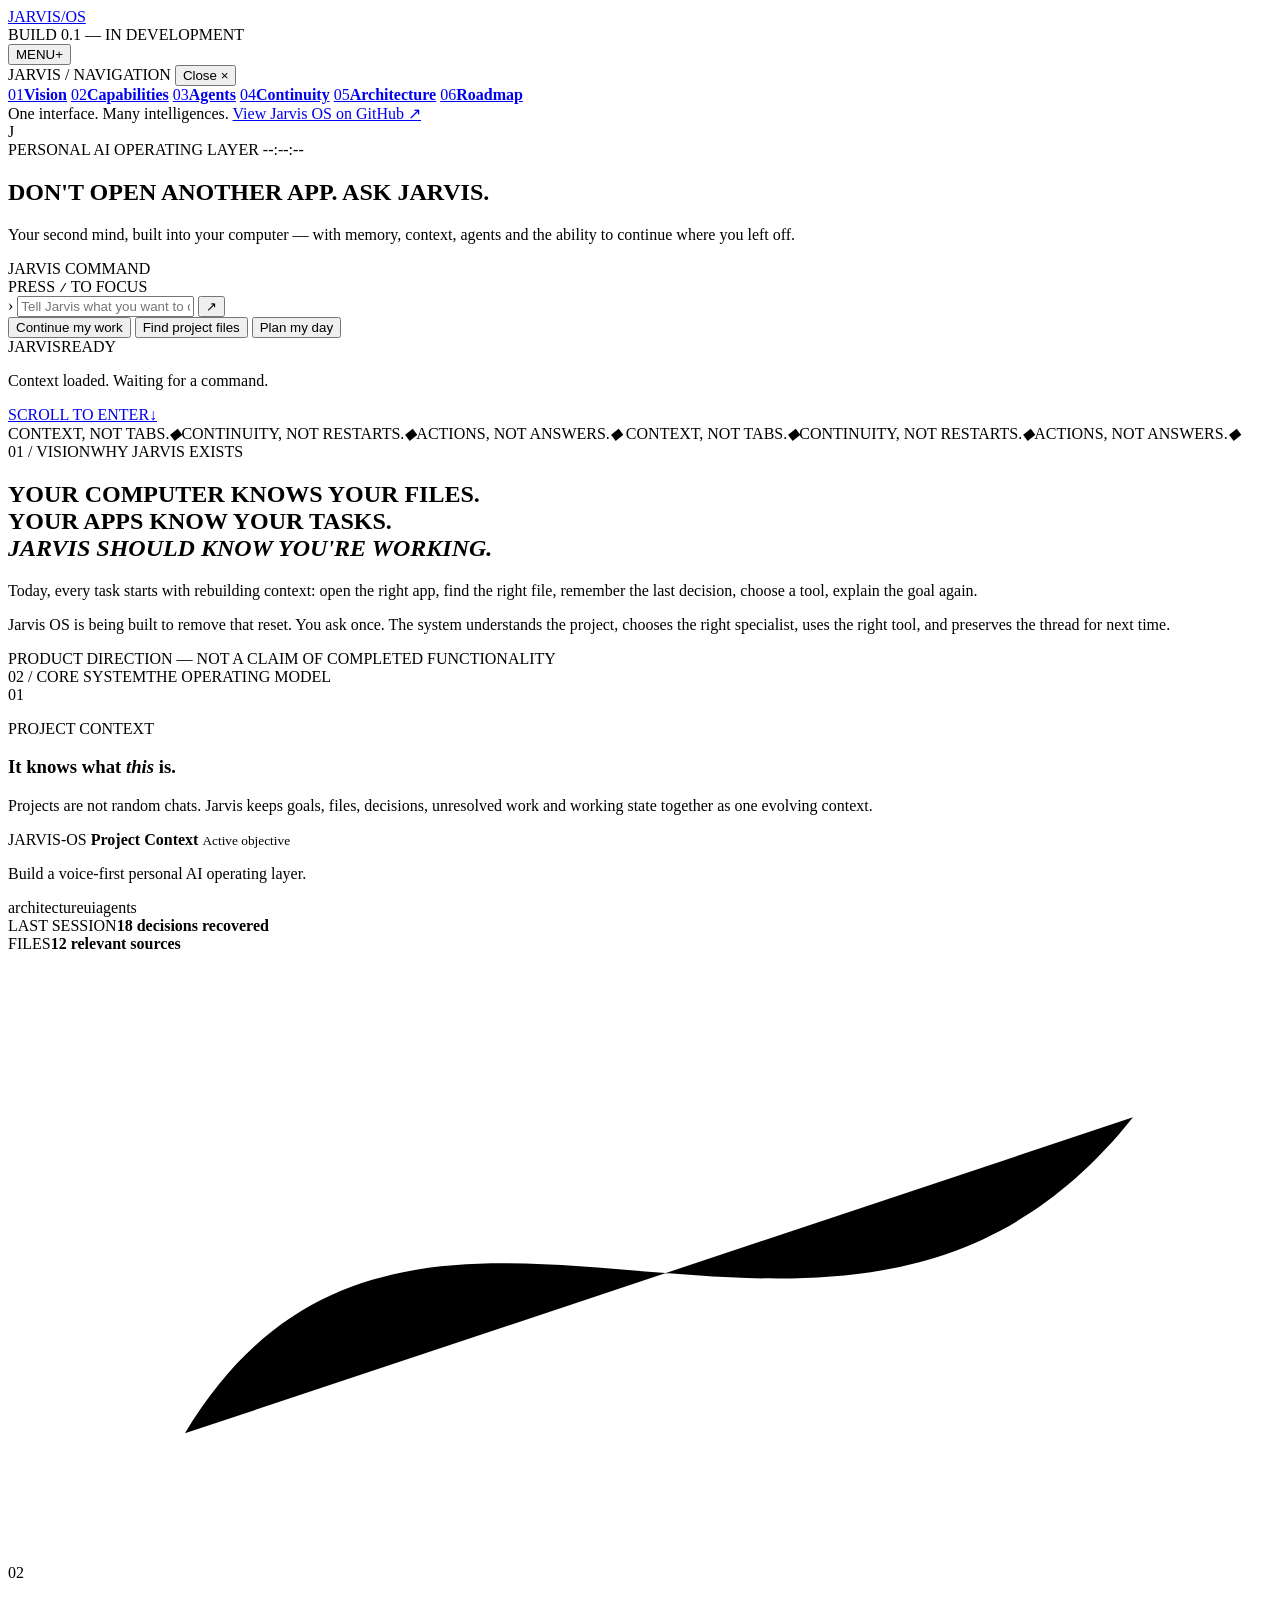
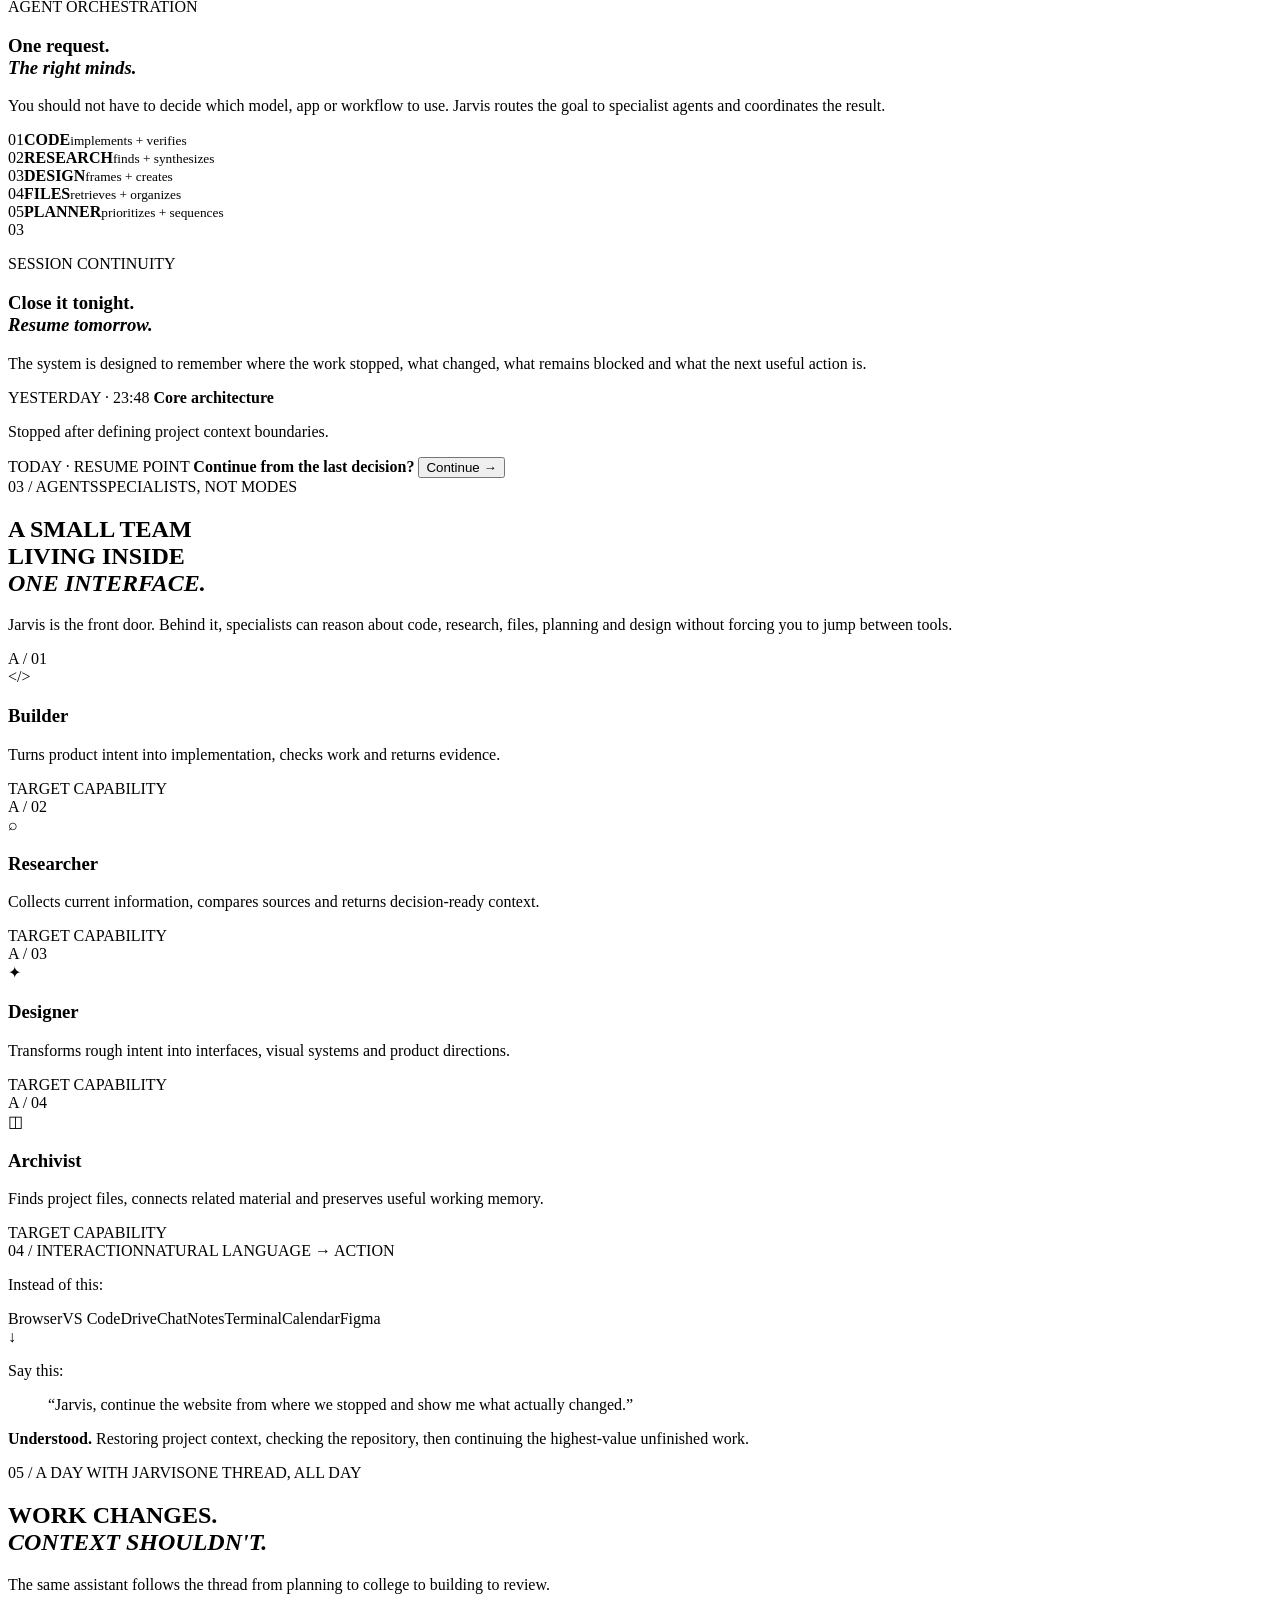
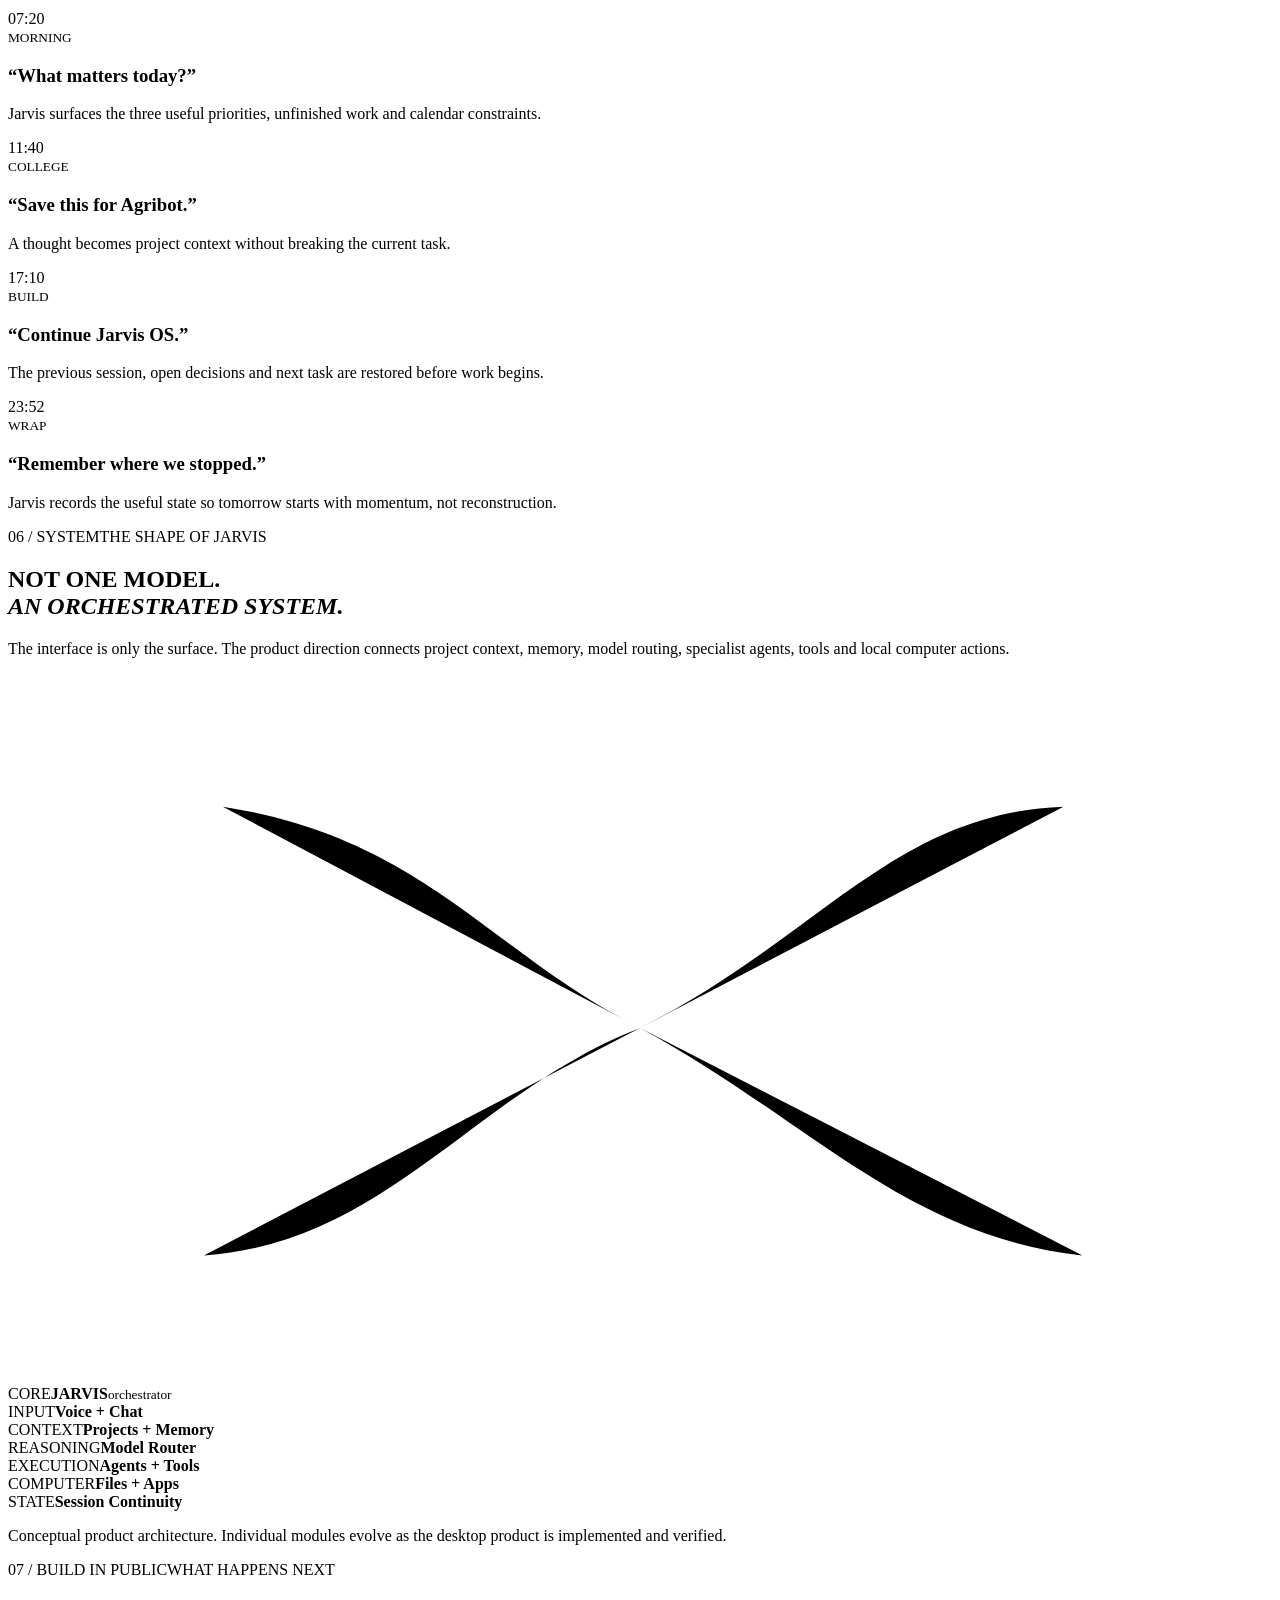
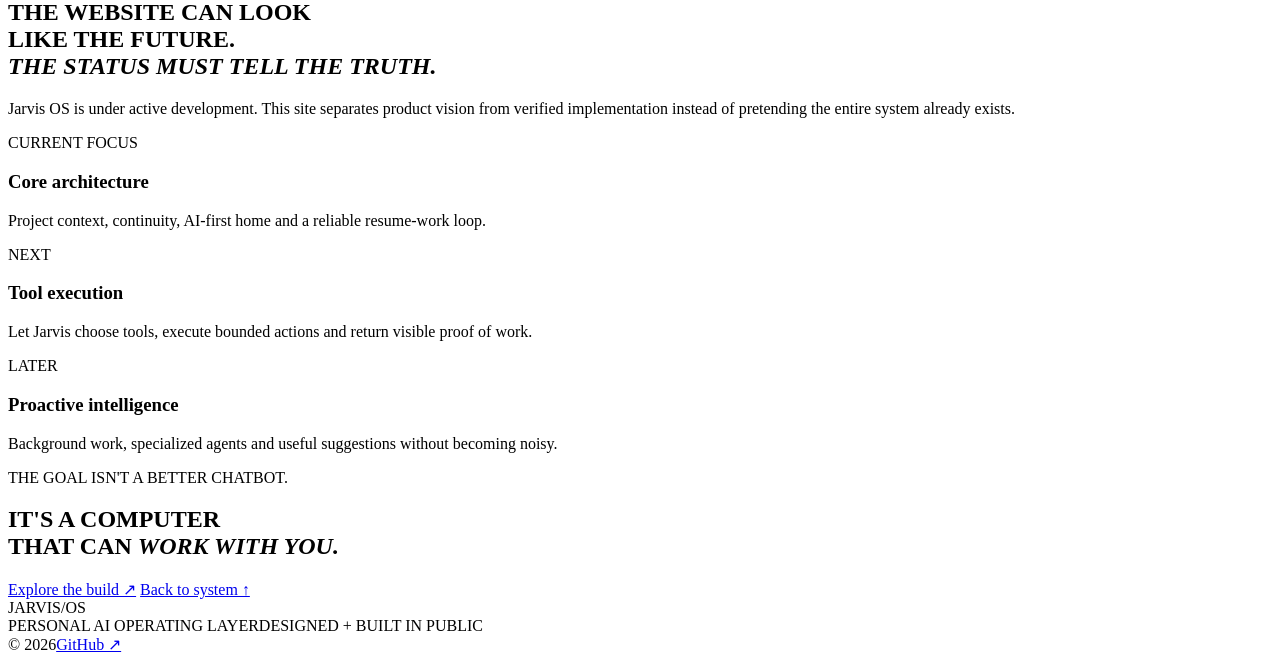
==== index.html @ fb0be1c0 "feat: add cinematic Jarvis OS landing experience" ====
<!doctype html>
<html lang="en">
<head>
  <meta charset="utf-8" />
  <meta name="viewport" content="width=device-width, initial-scale=1" />
  <meta name="theme-color" content="#08090a" />
  <meta name="description" content="Jarvis OS — a personal AI operating layer built around context, continuity, agents, voice, files and tools." />
  <title>Jarvis OS — Your second mind, inside your computer.</title>
  <link rel="preconnect" href="https://fonts.googleapis.com" />
  <link rel="preconnect" href="https://fonts.gstatic.com" crossorigin />
  <link href="https://fonts.googleapis.com/css2?family=DM+Mono:wght@300;400;500&family=Inter:wght@400;500;600&display=swap" rel="stylesheet" />
  <link rel="stylesheet" href="styles.css" />
</head>
<body>
  <div class="noise" aria-hidden="true"></div>
  <div class="scroll-progress" aria-hidden="true"><span></span></div>
  <div class="cursor-dot" aria-hidden="true"></div>
  <div class="cursor-ring" aria-hidden="true"></div>

  <header class="site-header" data-header>
    <a class="brand" href="#top" aria-label="Jarvis OS home">
      <span class="brand-mark" aria-hidden="true"><i></i><i></i><i></i></span>
      <span>JARVIS<span class="muted">/OS</span></span>
    </a>
    <div class="header-center">
      <span class="status-dot"></span>
      <span>BUILD 0.1 — IN DEVELOPMENT</span>
    </div>
    <button class="menu-button magnetic" type="button" data-menu-open aria-expanded="false" aria-controls="menuOverlay">
      <span>MENU</span><span class="menu-plus">+</span>
    </button>
  </header>

  <aside class="menu-overlay" id="menuOverlay" aria-hidden="true">
    <div class="menu-top">
      <span>JARVIS / NAVIGATION</span>
      <button class="menu-close magnetic" type="button" data-menu-close>Close ×</button>
    </div>
    <nav class="menu-nav" aria-label="Primary navigation">
      <a href="#vision" data-menu-link><span>01</span><strong>Vision</strong></a>
      <a href="#capabilities" data-menu-link><span>02</span><strong>Capabilities</strong></a>
      <a href="#agents" data-menu-link><span>03</span><strong>Agents</strong></a>
      <a href="#continuity" data-menu-link><span>04</span><strong>Continuity</strong></a>
      <a href="#architecture" data-menu-link><span>05</span><strong>Architecture</strong></a>
      <a href="#roadmap" data-menu-link><span>06</span><strong>Roadmap</strong></a>
    </nav>
    <div class="menu-foot">
      <span>One interface. Many intelligences.</span>
      <a href="https://github.com/thetarunsahu/Jarvis-OS" target="_blank" rel="noreferrer">View Jarvis OS on GitHub ↗</a>
    </div>
  </aside>

  <main id="top">
    <section class="hero section-shell">
      <div class="hero-orbit" aria-hidden="true">
        <div class="orbit orbit-a"><span></span></div>
        <div class="orbit orbit-b"><span></span></div>
        <div class="orbit orbit-c"><span></span></div>
        <div class="core"><span>J</span></div>
      </div>

      <div class="eyebrow reveal">
        <span>PERSONAL AI OPERATING LAYER</span>
        <span class="hero-time" data-clock>--:--:--</span>
      </div>

      <div class="hero-copy reveal">
        <h1>
          <span>DON'T OPEN</span>
          <span class="outline">ANOTHER APP.</span>
          <span class="hero-accent">ASK JARVIS.</span>
        </h1>
        <p>Your second mind, built into your computer — with memory, context, agents and the ability to continue where you left off.</p>
      </div>

      <div class="hero-console reveal" data-console>
        <div class="console-head">
          <div><span class="status-dot"></span> JARVIS COMMAND</div>
          <div class="console-shortcut">PRESS <kbd>/</kbd> TO FOCUS</div>
        </div>
        <form class="command-form" data-command-form>
          <span class="prompt">›</span>
          <input data-command-input autocomplete="off" spellcheck="false" aria-label="Try a Jarvis command" placeholder="Tell Jarvis what you want to continue..." />
          <button type="submit" class="command-submit magnetic" aria-label="Run command">↗</button>
        </form>
        <div class="quick-commands" aria-label="Example commands">
          <button type="button" data-command="Continue my Jarvis OS work">Continue my work</button>
          <button type="button" data-command="Find my weed removal robot files">Find project files</button>
          <button type="button" data-command="Plan my day around college and coding">Plan my day</button>
        </div>
        <div class="console-response" data-console-response aria-live="polite">
          <div class="response-meta"><span>JARVIS</span><span data-response-state>READY</span></div>
          <p data-response-text>Context loaded. Waiting for a command.</p>
          <div class="response-actions" data-response-actions></div>
        </div>
      </div>

      <a class="scroll-cue" href="#vision"><span>SCROLL TO ENTER</span><i>↓</i></a>
    </section>

    <section class="marquee-section" aria-label="Jarvis principles">
      <div class="marquee-track">
        <span>CONTEXT, NOT TABS.</span><i>◆</i><span>CONTINUITY, NOT RESTARTS.</span><i>◆</i><span>ACTIONS, NOT ANSWERS.</span><i>◆</i>
        <span>CONTEXT, NOT TABS.</span><i>◆</i><span>CONTINUITY, NOT RESTARTS.</span><i>◆</i><span>ACTIONS, NOT ANSWERS.</span><i>◆</i>
      </div>
    </section>

    <section class="vision section-shell" id="vision">
      <div class="section-label reveal"><span>01 / VISION</span><span>WHY JARVIS EXISTS</span></div>
      <div class="vision-grid">
        <h2 class="display-copy reveal">YOUR COMPUTER KNOWS YOUR FILES.<br />YOUR APPS KNOW YOUR TASKS.<br /><em>JARVIS SHOULD KNOW YOU'RE WORKING.</em></h2>
        <div class="vision-note reveal">
          <p>Today, every task starts with rebuilding context: open the right app, find the right file, remember the last decision, choose a tool, explain the goal again.</p>
          <p>Jarvis OS is being built to remove that reset. You ask once. The system understands the project, chooses the right specialist, uses the right tool, and preserves the thread for next time.</p>
          <span class="micro">PRODUCT DIRECTION — NOT A CLAIM OF COMPLETED FUNCTIONALITY</span>
        </div>
      </div>
    </section>

    <section class="capabilities section-shell" id="capabilities">
      <div class="section-label reveal"><span>02 / CORE SYSTEM</span><span>THE OPERATING MODEL</span></div>

      <article class="capability feature-context reveal">
        <div class="capability-index">01</div>
        <div class="capability-copy">
          <p class="kicker">PROJECT CONTEXT</p>
          <h3>It knows what <em>this</em> is.</h3>
          <p>Projects are not random chats. Jarvis keeps goals, files, decisions, unresolved work and working state together as one evolving context.</p>
        </div>
        <div class="context-visual" aria-label="Project context illustration">
          <div class="context-window main-window">
            <span class="window-label">JARVIS-OS</span>
            <strong>Project Context</strong>
            <small>Active objective</small>
            <p>Build a voice-first personal AI operating layer.</p>
            <div class="context-tags"><span>architecture</span><span>ui</span><span>agents</span></div>
          </div>
          <div class="context-window floating-window one"><span>LAST SESSION</span><b>18 decisions recovered</b></div>
          <div class="context-window floating-window two"><span>FILES</span><b>12 relevant sources</b></div>
          <svg viewBox="0 0 500 240" preserveAspectRatio="none" aria-hidden="true"><path d="M70 190 C160 40, 330 210, 445 65" /></svg>
        </div>
      </article>

      <article class="capability feature-agents reveal">
        <div class="capability-index">02</div>
        <div class="capability-copy">
          <p class="kicker">AGENT ORCHESTRATION</p>
          <h3>One request.<br /><em>The right minds.</em></h3>
          <p>You should not have to decide which model, app or workflow to use. Jarvis routes the goal to specialist agents and coordinates the result.</p>
        </div>
        <div class="agent-stack" aria-label="Example Jarvis agents">
          <div><span>01</span><strong>CODE</strong><small>implements + verifies</small></div>
          <div><span>02</span><strong>RESEARCH</strong><small>finds + synthesizes</small></div>
          <div><span>03</span><strong>DESIGN</strong><small>frames + creates</small></div>
          <div><span>04</span><strong>FILES</strong><small>retrieves + organizes</small></div>
          <div><span>05</span><strong>PLANNER</strong><small>prioritizes + sequences</small></div>
        </div>
      </article>

      <article class="capability feature-continuity reveal" id="continuity">
        <div class="capability-index">03</div>
        <div class="capability-copy">
          <p class="kicker">SESSION CONTINUITY</p>
          <h3>Close it tonight.<br /><em>Resume tomorrow.</em></h3>
          <p>The system is designed to remember where the work stopped, what changed, what remains blocked and what the next useful action is.</p>
        </div>
        <div class="continuity-visual">
          <div class="continuity-line"><span class="active"></span><span></span><span></span><span></span></div>
          <div class="session-card past">
            <span>YESTERDAY · 23:48</span>
            <strong>Core architecture</strong>
            <p>Stopped after defining project context boundaries.</p>
          </div>
          <div class="session-card now">
            <span>TODAY · RESUME POINT</span>
            <strong>Continue from the last decision?</strong>
            <button type="button" class="fake-button">Continue →</button>
          </div>
        </div>
      </article>
    </section>

    <section class="agents section-shell" id="agents">
      <div class="section-label reveal"><span>03 / AGENTS</span><span>SPECIALISTS, NOT MODES</span></div>
      <div class="agents-intro reveal">
        <h2>A SMALL TEAM<br />LIVING INSIDE<br /><em>ONE INTERFACE.</em></h2>
        <p>Jarvis is the front door. Behind it, specialists can reason about code, research, files, planning and design without forcing you to jump between tools.</p>
      </div>
      <div class="agent-grid">
        <article class="agent-card reveal"><span class="agent-no">A / 01</span><div class="agent-symbol">&lt;/&gt;</div><h3>Builder</h3><p>Turns product intent into implementation, checks work and returns evidence.</p><span class="agent-status">TARGET CAPABILITY</span></article>
        <article class="agent-card reveal"><span class="agent-no">A / 02</span><div class="agent-symbol">⌕</div><h3>Researcher</h3><p>Collects current information, compares sources and returns decision-ready context.</p><span class="agent-status">TARGET CAPABILITY</span></article>
        <article class="agent-card reveal"><span class="agent-no">A / 03</span><div class="agent-symbol">✦</div><h3>Designer</h3><p>Transforms rough intent into interfaces, visual systems and product directions.</p><span class="agent-status">TARGET CAPABILITY</span></article>
        <article class="agent-card reveal"><span class="agent-no">A / 04</span><div class="agent-symbol">◫</div><h3>Archivist</h3><p>Finds project files, connects related material and preserves useful working memory.</p><span class="agent-status">TARGET CAPABILITY</span></article>
      </div>
    </section>

    <section class="command-story section-shell">
      <div class="section-label reveal"><span>04 / INTERACTION</span><span>NATURAL LANGUAGE → ACTION</span></div>
      <div class="command-stage reveal">
        <p class="command-pre">Instead of this:</p>
        <div class="app-chaos" aria-label="Traditional app switching">
          <span>Browser</span><span>VS Code</span><span>Drive</span><span>Chat</span><span>Notes</span><span>Terminal</span><span>Calendar</span><span>Figma</span>
        </div>
        <div class="story-arrow">↓</div>
        <p class="command-pre">Say this:</p>
        <blockquote>“Jarvis, continue the website from where we stopped and show me what actually changed.”</blockquote>
        <div class="system-reply">
          <span class="status-dot"></span>
          <p><b>Understood.</b> Restoring project context, checking the repository, then continuing the highest-value unfinished work.</p>
        </div>
      </div>
    </section>

    <section class="day-section section-shell">
      <div class="section-label reveal"><span>05 / A DAY WITH JARVIS</span><span>ONE THREAD, ALL DAY</span></div>
      <div class="day-grid">
        <div class="day-sticky reveal"><h2>WORK CHANGES.<br /><em>CONTEXT SHOULDN'T.</em></h2><p>The same assistant follows the thread from planning to college to building to review.</p></div>
        <div class="day-timeline">
          <article class="day-event reveal"><time>07:20</time><span class="timeline-dot"></span><div><small>MORNING</small><h3>“What matters today?”</h3><p>Jarvis surfaces the three useful priorities, unfinished work and calendar constraints.</p></div></article>
          <article class="day-event reveal"><time>11:40</time><span class="timeline-dot"></span><div><small>COLLEGE</small><h3>“Save this for Agribot.”</h3><p>A thought becomes project context without breaking the current task.</p></div></article>
          <article class="day-event reveal"><time>17:10</time><span class="timeline-dot"></span><div><small>BUILD</small><h3>“Continue Jarvis OS.”</h3><p>The previous session, open decisions and next task are restored before work begins.</p></div></article>
          <article class="day-event reveal"><time>23:52</time><span class="timeline-dot"></span><div><small>WRAP</small><h3>“Remember where we stopped.”</h3><p>Jarvis records the useful state so tomorrow starts with momentum, not reconstruction.</p></div></article>
        </div>
      </div>
    </section>

    <section class="architecture section-shell" id="architecture">
      <div class="section-label reveal"><span>06 / SYSTEM</span><span>THE SHAPE OF JARVIS</span></div>
      <div class="architecture-intro reveal">
        <h2>NOT ONE MODEL.<br /><em>AN ORCHESTRATED SYSTEM.</em></h2>
        <p>The interface is only the surface. The product direction connects project context, memory, model routing, specialist agents, tools and local computer actions.</p>
      </div>
      <div class="architecture-map reveal" aria-label="Conceptual Jarvis architecture">
        <svg class="architecture-lines" viewBox="0 0 1000 560" preserveAspectRatio="none" aria-hidden="true">
          <path d="M500 280 C380 220, 330 130, 170 105" />
          <path d="M500 280 C640 210, 700 110, 835 105" />
          <path d="M500 280 C370 330, 300 450, 155 460" />
          <path d="M500 280 C630 350, 710 445, 850 460" />
          <path d="M500 280 C500 190, 500 115, 500 54" />
          <path d="M500 280 C500 370, 500 440, 500 510" />
        </svg>
        <div class="arch-node core-node"><span>CORE</span><strong>JARVIS</strong><small>orchestrator</small></div>
        <div class="arch-node n1"><span>INPUT</span><strong>Voice + Chat</strong></div>
        <div class="arch-node n2"><span>CONTEXT</span><strong>Projects + Memory</strong></div>
        <div class="arch-node n3"><span>REASONING</span><strong>Model Router</strong></div>
        <div class="arch-node n4"><span>EXECUTION</span><strong>Agents + Tools</strong></div>
        <div class="arch-node n5"><span>COMPUTER</span><strong>Files + Apps</strong></div>
        <div class="arch-node n6"><span>STATE</span><strong>Session Continuity</strong></div>
      </div>
      <p class="architecture-note reveal">Conceptual product architecture. Individual modules evolve as the desktop product is implemented and verified.</p>
    </section>

    <section class="roadmap section-shell" id="roadmap">
      <div class="section-label reveal"><span>07 / BUILD IN PUBLIC</span><span>WHAT HAPPENS NEXT</span></div>
      <div class="roadmap-head reveal">
        <h2>THE WEBSITE CAN LOOK<br />LIKE THE FUTURE.<br /><em>THE STATUS MUST TELL THE TRUTH.</em></h2>
        <p>Jarvis OS is under active development. This site separates product vision from verified implementation instead of pretending the entire system already exists.</p>
      </div>
      <div class="roadmap-grid">
        <article class="roadmap-card reveal"><span class="roadmap-tag active">CURRENT FOCUS</span><h3>Core architecture</h3><p>Project context, continuity, AI-first home and a reliable resume-work loop.</p></article>
        <article class="roadmap-card reveal"><span class="roadmap-tag">NEXT</span><h3>Tool execution</h3><p>Let Jarvis choose tools, execute bounded actions and return visible proof of work.</p></article>
        <article class="roadmap-card reveal"><span class="roadmap-tag">LATER</span><h3>Proactive intelligence</h3><p>Background work, specialized agents and useful suggestions without becoming noisy.</p></article>
      </div>
    </section>

    <section class="final-cta section-shell">
      <div class="cta-glow" aria-hidden="true"></div>
      <p class="reveal">THE GOAL ISN'T A BETTER CHATBOT.</p>
      <h2 class="reveal">IT'S A COMPUTER<br />THAT CAN <em>WORK WITH YOU.</em></h2>
      <div class="cta-actions reveal">
        <a class="primary-cta magnetic" href="https://github.com/thetarunsahu/Jarvis-OS" target="_blank" rel="noreferrer">Explore the build ↗</a>
        <a class="text-cta" href="#top">Back to system ↑</a>
      </div>
    </section>
  </main>

  <footer class="site-footer section-shell">
    <div class="footer-brand">JARVIS<span>/OS</span></div>
    <div class="footer-meta"><span>PERSONAL AI OPERATING LAYER</span><span>DESIGNED + BUILT IN PUBLIC</span></div>
    <div class="footer-end"><span>© 2026</span><a href="https://github.com/thetarunsahu" target="_blank" rel="noreferrer">GitHub ↗</a></div>
  </footer>

  <script src="script.js"></script>
</body>
</html>
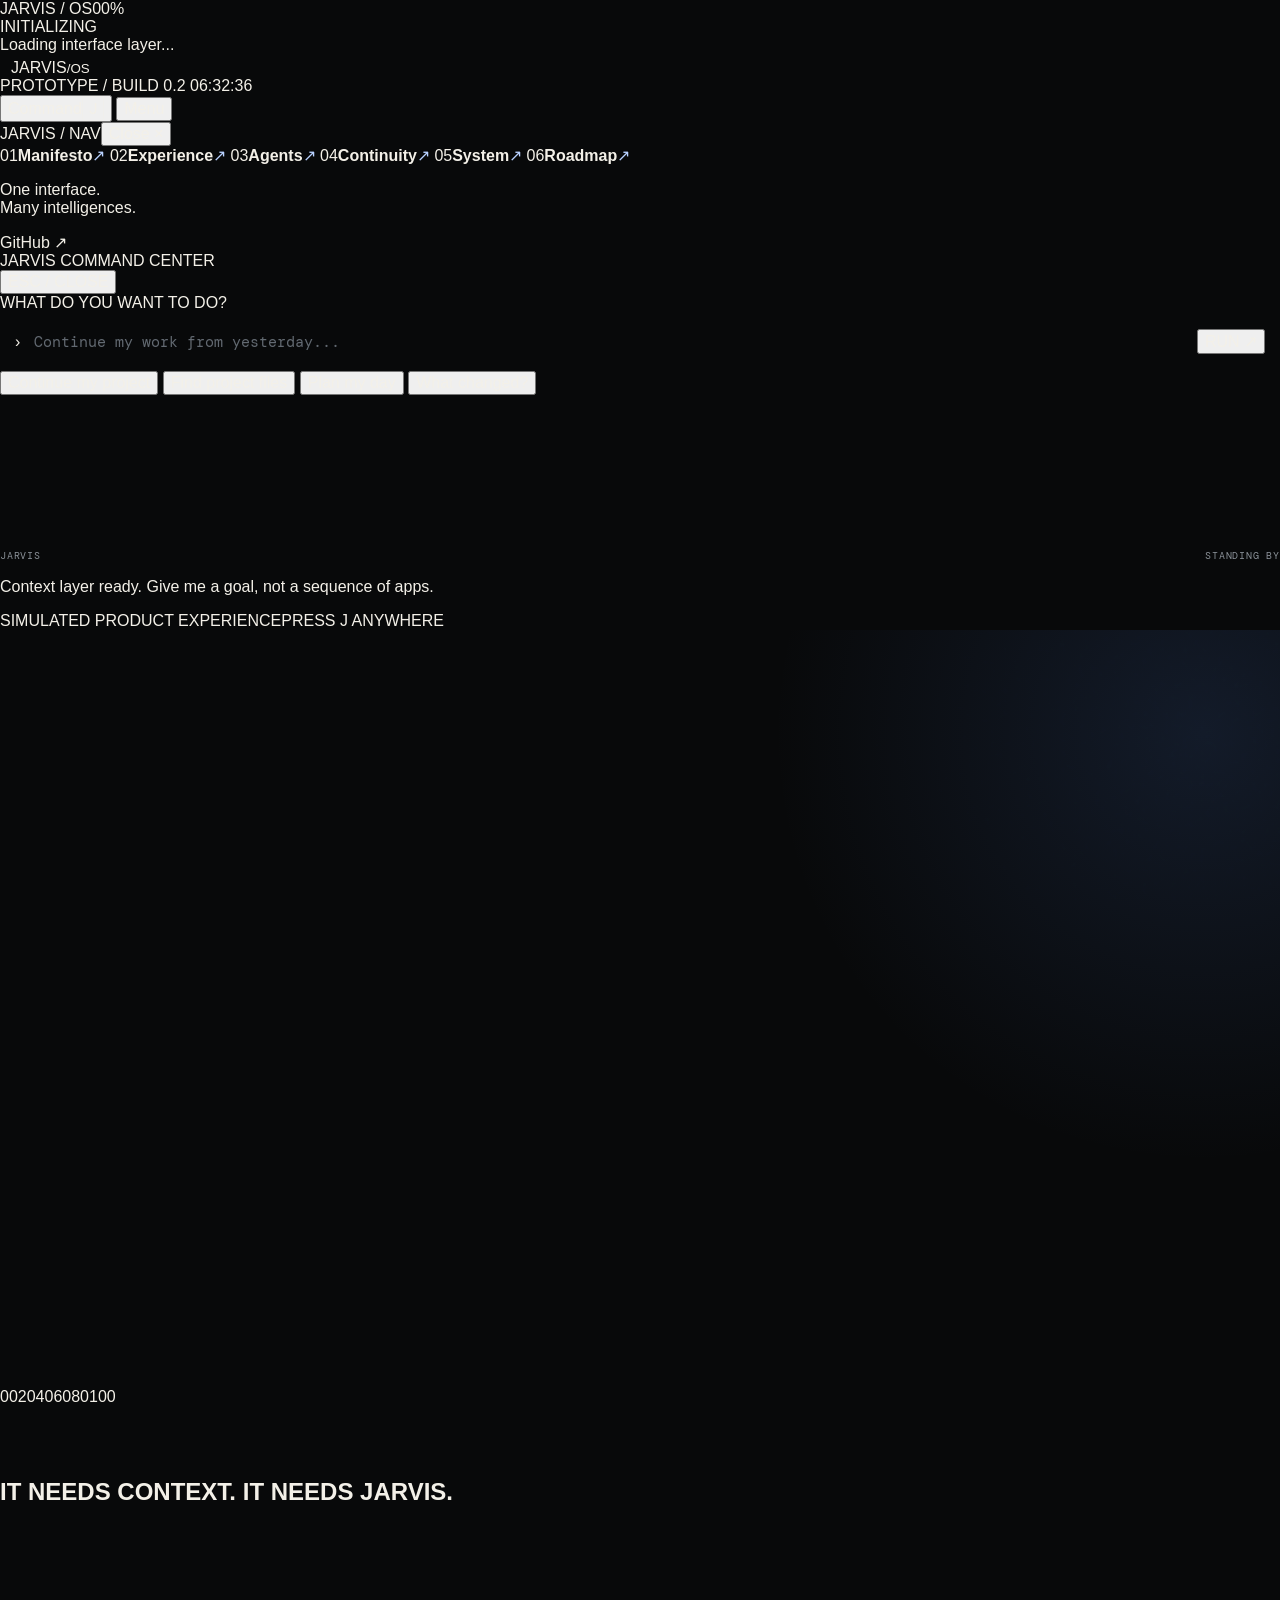
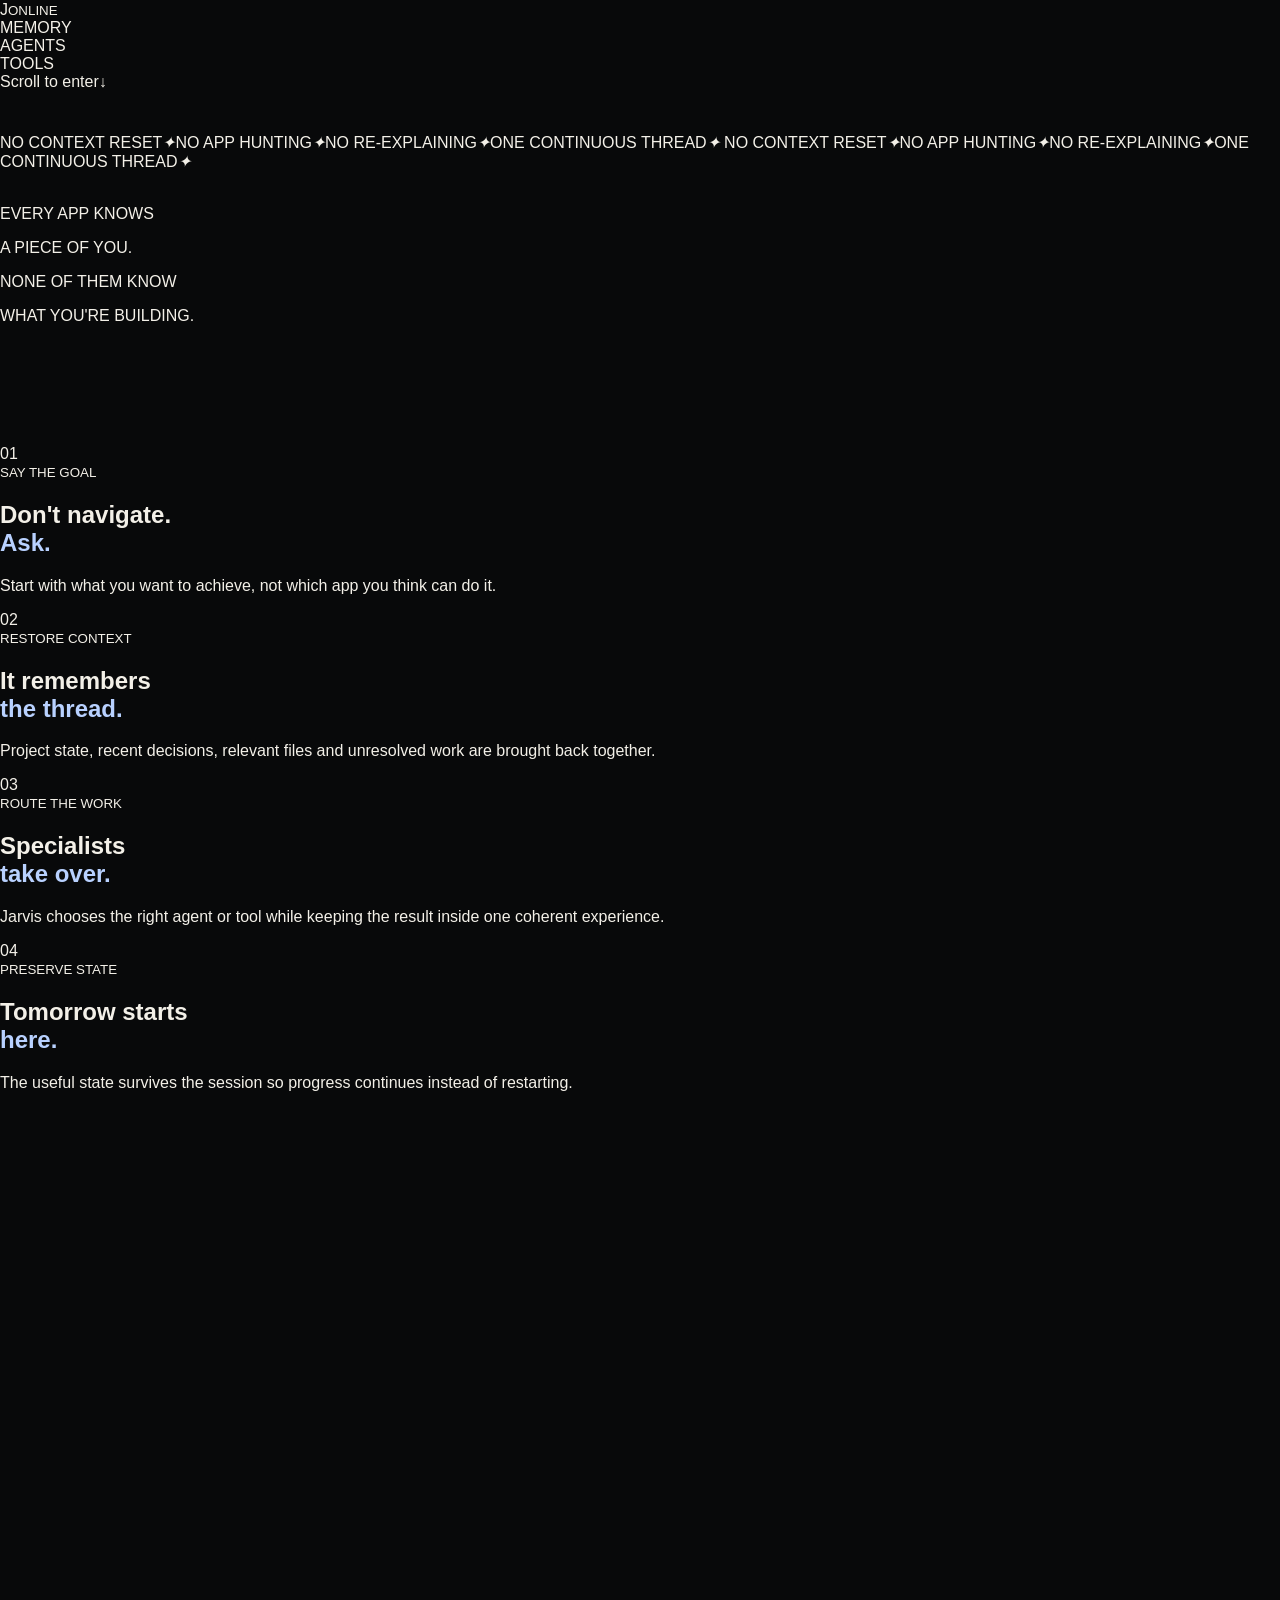
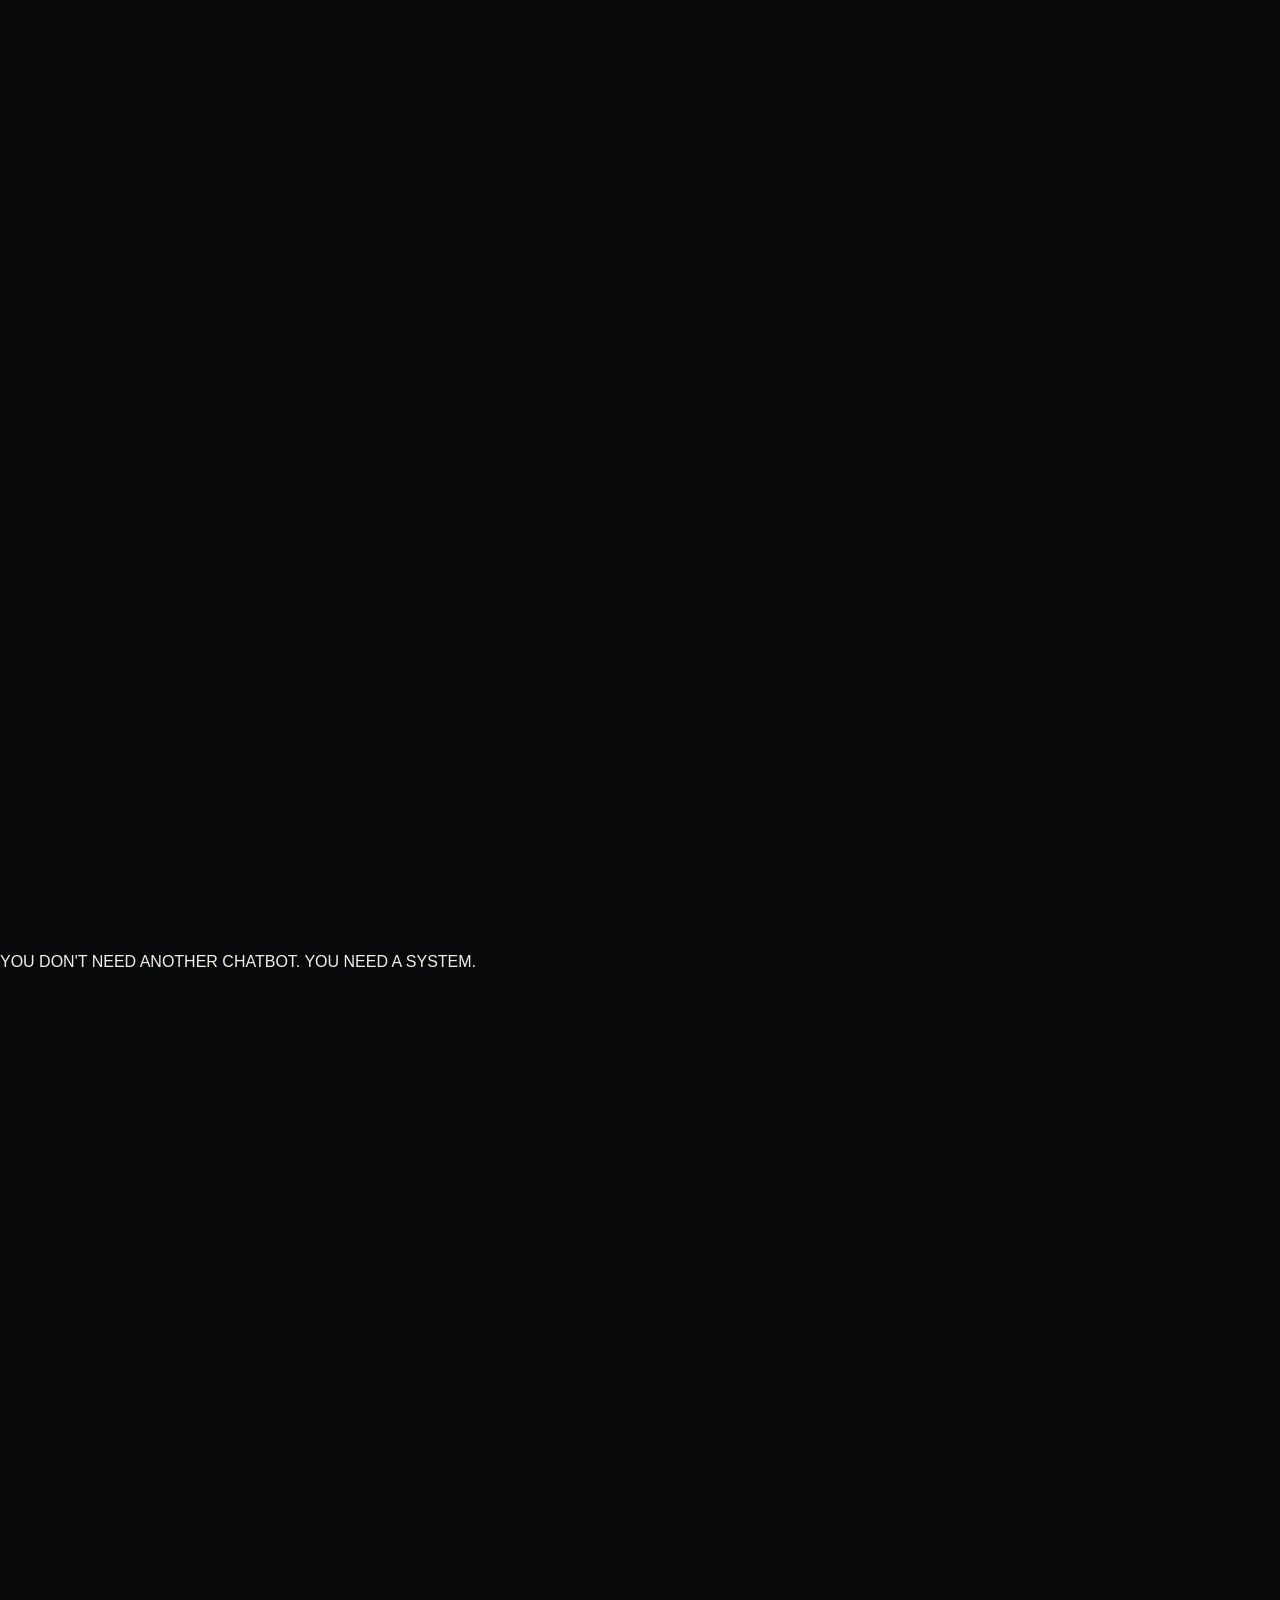
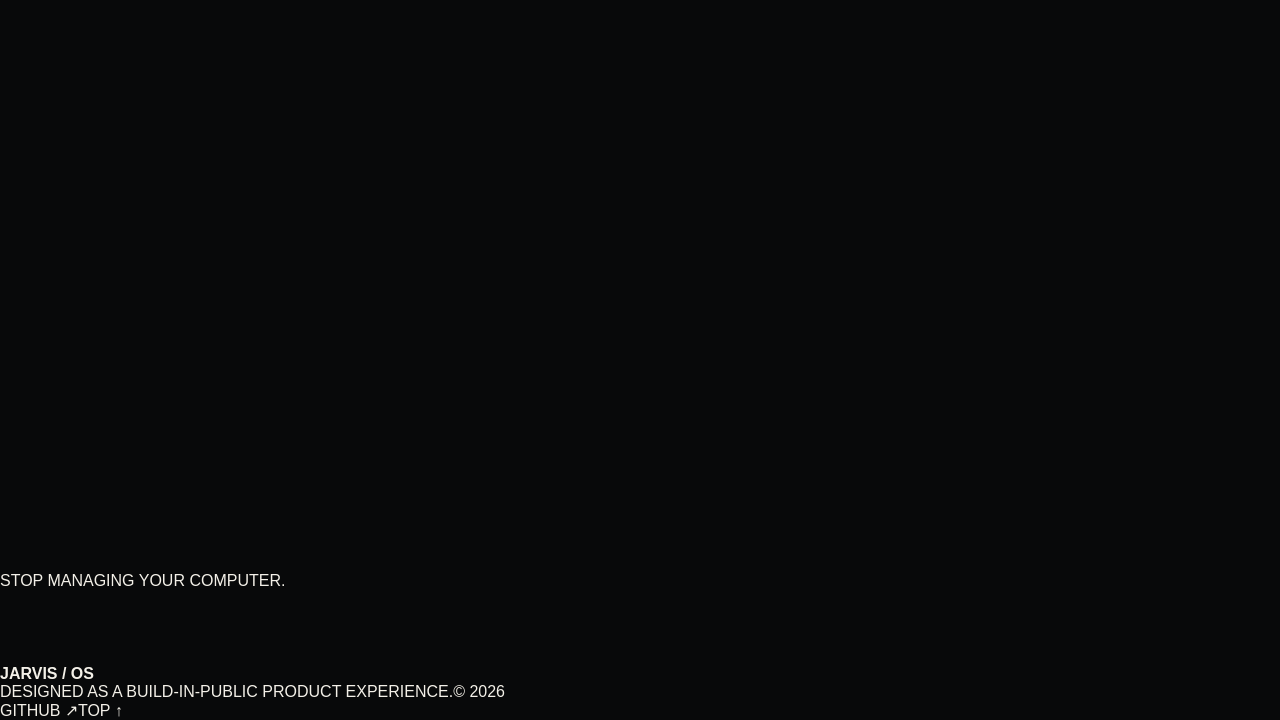
==== commit b32f356b: "feat: rebuild landing page as cinematic Jarvis OS experience" ====
--- a/index.html
+++ b/index.html
@@ -3,283 +3,354 @@
 <head>
   <meta charset="utf-8" />
   <meta name="viewport" content="width=device-width, initial-scale=1" />
-  <meta name="theme-color" content="#08090a" />
-  <meta name="description" content="Jarvis OS — a personal AI operating layer built around context, continuity, agents, voice, files and tools." />
-  <title>Jarvis OS — Your second mind, inside your computer.</title>
+  <meta name="theme-color" content="#050607" />
+  <meta name="description" content="Jarvis OS — a personal AI operating layer for context, continuity, agents, voice, files and tools." />
+  <title>Jarvis OS — Intelligence that lives with you.</title>
   <link rel="preconnect" href="https://fonts.googleapis.com" />
   <link rel="preconnect" href="https://fonts.gstatic.com" crossorigin />
-  <link href="https://fonts.googleapis.com/css2?family=DM+Mono:wght@300;400;500&family=Inter:wght@400;500;600&display=swap" rel="stylesheet" />
+  <link href="https://fonts.googleapis.com/css2?family=DM+Mono:wght@300;400;500&family=Manrope:wght@400;500;600;700&display=swap" rel="stylesheet" />
   <link rel="stylesheet" href="styles.css" />
 </head>
 <body>
+  <div class="boot" data-boot aria-hidden="true">
+    <div class="boot-grid"></div>
+    <div class="boot-inner">
+      <div class="boot-top"><span>JARVIS / OS</span><span data-boot-percent>00%</span></div>
+      <div class="boot-word">INITIALIZING</div>
+      <div class="boot-track"><span data-boot-track></span></div>
+      <div class="boot-log" data-boot-log>Loading interface layer...</div>
+    </div>
+  </div>
+
+  <div class="ambient" aria-hidden="true">
+    <div class="ambient-grid"></div>
+    <div class="ambient-glow glow-a"></div>
+    <div class="ambient-glow glow-b"></div>
+    <div class="scanline"></div>
+  </div>
+
   <div class="noise" aria-hidden="true"></div>
-  <div class="scroll-progress" aria-hidden="true"><span></span></div>
-  <div class="cursor-dot" aria-hidden="true"></div>
-  <div class="cursor-ring" aria-hidden="true"></div>
-
-  <header class="site-header" data-header>
-    <a class="brand" href="#top" aria-label="Jarvis OS home">
-      <span class="brand-mark" aria-hidden="true"><i></i><i></i><i></i></span>
-      <span>JARVIS<span class="muted">/OS</span></span>
+  <div class="progress"><span data-progress></span></div>
+  <div class="cursor" data-cursor><span></span><em data-cursor-label></em></div>
+
+  <header class="topbar" data-header>
+    <a class="brand magnetic" href="#top" data-magnetic>
+      <span class="brand-orb"><i></i><i></i><i></i></span>
+      <span class="brand-text">JARVIS<small>/OS</small></span>
     </a>
-    <div class="header-center">
-      <span class="status-dot"></span>
-      <span>BUILD 0.1 — IN DEVELOPMENT</span>
-    </div>
-    <button class="menu-button magnetic" type="button" data-menu-open aria-expanded="false" aria-controls="menuOverlay">
-      <span>MENU</span><span class="menu-plus">+</span>
-    </button>
+
+    <div class="system-state">
+      <span class="live-dot"></span>
+      <span>PROTOTYPE / BUILD 0.2</span>
+      <span class="system-clock" data-clock>--:--:--</span>
+    </div>
+
+    <div class="top-actions">
+      <button class="command-trigger magnetic" type="button" data-command-open data-magnetic>
+        <span>Command</span><kbd>J</kbd>
+      </button>
+      <button class="menu-trigger magnetic" type="button" data-menu-open data-magnetic aria-expanded="false">
+        <span>Menu</span><i></i>
+      </button>
+    </div>
   </header>
 
-  <aside class="menu-overlay" id="menuOverlay" aria-hidden="true">
-    <div class="menu-top">
-      <span>JARVIS / NAVIGATION</span>
-      <button class="menu-close magnetic" type="button" data-menu-close>Close ×</button>
-    </div>
-    <nav class="menu-nav" aria-label="Primary navigation">
-      <a href="#vision" data-menu-link><span>01</span><strong>Vision</strong></a>
-      <a href="#capabilities" data-menu-link><span>02</span><strong>Capabilities</strong></a>
-      <a href="#agents" data-menu-link><span>03</span><strong>Agents</strong></a>
-      <a href="#continuity" data-menu-link><span>04</span><strong>Continuity</strong></a>
-      <a href="#architecture" data-menu-link><span>05</span><strong>Architecture</strong></a>
-      <a href="#roadmap" data-menu-link><span>06</span><strong>Roadmap</strong></a>
-    </nav>
-    <div class="menu-foot">
-      <span>One interface. Many intelligences.</span>
-      <a href="https://github.com/thetarunsahu/Jarvis-OS" target="_blank" rel="noreferrer">View Jarvis OS on GitHub ↗</a>
+  <aside class="nav-drawer" data-menu aria-hidden="true">
+    <div class="drawer-backdrop" data-menu-close></div>
+    <div class="drawer-panel">
+      <div class="drawer-head"><span>JARVIS / NAV</span><button type="button" data-menu-close>Close ×</button></div>
+      <nav>
+        <a href="#manifesto" data-menu-link><span>01</span><strong>Manifesto</strong><em>↗</em></a>
+        <a href="#experience" data-menu-link><span>02</span><strong>Experience</strong><em>↗</em></a>
+        <a href="#agents" data-menu-link><span>03</span><strong>Agents</strong><em>↗</em></a>
+        <a href="#memory" data-menu-link><span>04</span><strong>Continuity</strong><em>↗</em></a>
+        <a href="#system" data-menu-link><span>05</span><strong>System</strong><em>↗</em></a>
+        <a href="#roadmap" data-menu-link><span>06</span><strong>Roadmap</strong><em>↗</em></a>
+      </nav>
+      <div class="drawer-foot">
+        <p>One interface.<br />Many intelligences.</p>
+        <a href="https://github.com/thetarunsahu/Jarvis-OS" target="_blank" rel="noreferrer">GitHub ↗</a>
+      </div>
     </div>
   </aside>
 
+  <div class="command-center" data-command-center aria-hidden="true">
+    <div class="command-backdrop" data-command-close></div>
+    <div class="command-shell">
+      <div class="command-shell-head">
+        <div><span class="live-dot"></span> JARVIS COMMAND CENTER</div>
+        <button type="button" data-command-close>ESC / CLOSE</button>
+      </div>
+      <div class="command-dialogue">
+        <span class="command-label">WHAT DO YOU WANT TO DO?</span>
+        <form data-command-form class="command-form">
+          <span>›</span>
+          <input data-command-input autocomplete="off" spellcheck="false" placeholder="Continue my work from yesterday..." />
+          <button type="submit">RUN ↗</button>
+        </form>
+        <div class="command-suggestions">
+          <button type="button" data-command="Continue Jarvis OS from our last decision">Continue my project</button>
+          <button type="button" data-command="Find the files related to my robot project">Find project files</button>
+          <button type="button" data-command="Plan my day around college and development work">Plan my day</button>
+          <button type="button" data-command="Summarize what changed since my last session">What changed?</button>
+        </div>
+        <div class="jarvis-response" data-response>
+          <div class="response-visual"><canvas data-waveform></canvas></div>
+          <div class="response-copy">
+            <div class="response-meta"><span>JARVIS</span><span data-response-state>STANDING BY</span></div>
+            <p data-response-text>Context layer ready. Give me a goal, not a sequence of apps.</p>
+            <div class="response-steps" data-response-steps></div>
+          </div>
+        </div>
+      </div>
+      <div class="command-foot"><span>SIMULATED PRODUCT EXPERIENCE</span><span>PRESS J ANYWHERE</span></div>
+    </div>
+  </div>
+
   <main id="top">
-    <section class="hero section-shell">
-      <div class="hero-orbit" aria-hidden="true">
-        <div class="orbit orbit-a"><span></span></div>
-        <div class="orbit orbit-b"><span></span></div>
-        <div class="orbit orbit-c"><span></span></div>
-        <div class="core"><span>J</span></div>
-      </div>
-
-      <div class="eyebrow reveal">
+    <section class="hero section-pad">
+      <canvas class="neural-canvas" data-neural-canvas aria-hidden="true"></canvas>
+      <div class="hero-ruler ruler-top"><span>00</span><span>20</span><span>40</span><span>60</span><span>80</span><span>100</span></div>
+
+      <div class="hero-meta reveal">
         <span>PERSONAL AI OPERATING LAYER</span>
-        <span class="hero-time" data-clock>--:--:--</span>
-      </div>
-
-      <div class="hero-copy reveal">
+        <span>CONTEXT / MEMORY / AGENTS / TOOLS</span>
+      </div>
+
+      <div class="hero-title" data-hero-title>
+        <p class="hero-kicker reveal">YOUR COMPUTER HAS ENOUGH APPS.</p>
         <h1>
-          <span>DON'T OPEN</span>
-          <span class="outline">ANOTHER APP.</span>
-          <span class="hero-accent">ASK JARVIS.</span>
+          <span class="line line-a reveal-text">IT NEEDS</span>
+          <span class="line outline reveal-text">CONTEXT.</span>
+          <span class="line accent reveal-text">IT NEEDS JARVIS.</span>
         </h1>
-        <p>Your second mind, built into your computer — with memory, context, agents and the ability to continue where you left off.</p>
-      </div>
-
-      <div class="hero-console reveal" data-console>
-        <div class="console-head">
-          <div><span class="status-dot"></span> JARVIS COMMAND</div>
-          <div class="console-shortcut">PRESS <kbd>/</kbd> TO FOCUS</div>
-        </div>
-        <form class="command-form" data-command-form>
-          <span class="prompt">›</span>
-          <input data-command-input autocomplete="off" spellcheck="false" aria-label="Try a Jarvis command" placeholder="Tell Jarvis what you want to continue..." />
-          <button type="submit" class="command-submit magnetic" aria-label="Run command">↗</button>
-        </form>
-        <div class="quick-commands" aria-label="Example commands">
-          <button type="button" data-command="Continue my Jarvis OS work">Continue my work</button>
-          <button type="button" data-command="Find my weed removal robot files">Find project files</button>
-          <button type="button" data-command="Plan my day around college and coding">Plan my day</button>
-        </div>
-        <div class="console-response" data-console-response aria-live="polite">
-          <div class="response-meta"><span>JARVIS</span><span data-response-state>READY</span></div>
-          <p data-response-text>Context loaded. Waiting for a command.</p>
-          <div class="response-actions" data-response-actions></div>
-        </div>
-      </div>
-
-      <a class="scroll-cue" href="#vision"><span>SCROLL TO ENTER</span><i>↓</i></a>
-    </section>
-
-    <section class="marquee-section" aria-label="Jarvis principles">
-      <div class="marquee-track">
-        <span>CONTEXT, NOT TABS.</span><i>◆</i><span>CONTINUITY, NOT RESTARTS.</span><i>◆</i><span>ACTIONS, NOT ANSWERS.</span><i>◆</i>
-        <span>CONTEXT, NOT TABS.</span><i>◆</i><span>CONTINUITY, NOT RESTARTS.</span><i>◆</i><span>ACTIONS, NOT ANSWERS.</span><i>◆</i>
-      </div>
-    </section>
-
-    <section class="vision section-shell" id="vision">
-      <div class="section-label reveal"><span>01 / VISION</span><span>WHY JARVIS EXISTS</span></div>
-      <div class="vision-grid">
-        <h2 class="display-copy reveal">YOUR COMPUTER KNOWS YOUR FILES.<br />YOUR APPS KNOW YOUR TASKS.<br /><em>JARVIS SHOULD KNOW YOU'RE WORKING.</em></h2>
-        <div class="vision-note reveal">
-          <p>Today, every task starts with rebuilding context: open the right app, find the right file, remember the last decision, choose a tool, explain the goal again.</p>
-          <p>Jarvis OS is being built to remove that reset. You ask once. The system understands the project, chooses the right specialist, uses the right tool, and preserves the thread for next time.</p>
-          <span class="micro">PRODUCT DIRECTION — NOT A CLAIM OF COMPLETED FUNCTIONALITY</span>
-        </div>
-      </div>
-    </section>
-
-    <section class="capabilities section-shell" id="capabilities">
-      <div class="section-label reveal"><span>02 / CORE SYSTEM</span><span>THE OPERATING MODEL</span></div>
-
-      <article class="capability feature-context reveal">
-        <div class="capability-index">01</div>
-        <div class="capability-copy">
-          <p class="kicker">PROJECT CONTEXT</p>
-          <h3>It knows what <em>this</em> is.</h3>
-          <p>Projects are not random chats. Jarvis keeps goals, files, decisions, unresolved work and working state together as one evolving context.</p>
-        </div>
-        <div class="context-visual" aria-label="Project context illustration">
-          <div class="context-window main-window">
-            <span class="window-label">JARVIS-OS</span>
-            <strong>Project Context</strong>
-            <small>Active objective</small>
-            <p>Build a voice-first personal AI operating layer.</p>
-            <div class="context-tags"><span>architecture</span><span>ui</span><span>agents</span></div>
-          </div>
-          <div class="context-window floating-window one"><span>LAST SESSION</span><b>18 decisions recovered</b></div>
-          <div class="context-window floating-window two"><span>FILES</span><b>12 relevant sources</b></div>
-          <svg viewBox="0 0 500 240" preserveAspectRatio="none" aria-hidden="true"><path d="M70 190 C160 40, 330 210, 445 65" /></svg>
-        </div>
-      </article>
-
-      <article class="capability feature-agents reveal">
-        <div class="capability-index">02</div>
-        <div class="capability-copy">
-          <p class="kicker">AGENT ORCHESTRATION</p>
-          <h3>One request.<br /><em>The right minds.</em></h3>
-          <p>You should not have to decide which model, app or workflow to use. Jarvis routes the goal to specialist agents and coordinates the result.</p>
-        </div>
-        <div class="agent-stack" aria-label="Example Jarvis agents">
-          <div><span>01</span><strong>CODE</strong><small>implements + verifies</small></div>
-          <div><span>02</span><strong>RESEARCH</strong><small>finds + synthesizes</small></div>
-          <div><span>03</span><strong>DESIGN</strong><small>frames + creates</small></div>
-          <div><span>04</span><strong>FILES</strong><small>retrieves + organizes</small></div>
-          <div><span>05</span><strong>PLANNER</strong><small>prioritizes + sequences</small></div>
-        </div>
-      </article>
-
-      <article class="capability feature-continuity reveal" id="continuity">
-        <div class="capability-index">03</div>
-        <div class="capability-copy">
-          <p class="kicker">SESSION CONTINUITY</p>
-          <h3>Close it tonight.<br /><em>Resume tomorrow.</em></h3>
-          <p>The system is designed to remember where the work stopped, what changed, what remains blocked and what the next useful action is.</p>
-        </div>
-        <div class="continuity-visual">
-          <div class="continuity-line"><span class="active"></span><span></span><span></span><span></span></div>
-          <div class="session-card past">
-            <span>YESTERDAY · 23:48</span>
-            <strong>Core architecture</strong>
-            <p>Stopped after defining project context boundaries.</p>
-          </div>
-          <div class="session-card now">
-            <span>TODAY · RESUME POINT</span>
-            <strong>Continue from the last decision?</strong>
-            <button type="button" class="fake-button">Continue →</button>
-          </div>
-        </div>
-      </article>
-    </section>
-
-    <section class="agents section-shell" id="agents">
-      <div class="section-label reveal"><span>03 / AGENTS</span><span>SPECIALISTS, NOT MODES</span></div>
+      </div>
+
+      <div class="hero-bottom reveal">
+        <p class="hero-description">A personal AI system designed to understand your work, remember where you stopped, route goals to specialist agents and act across the tools you already use.</p>
+        <button class="hero-cta magnetic" type="button" data-command-open data-magnetic data-cursor-text="ENTER">
+          <span class="cta-orb"><i></i></span>
+          <span>Enter Jarvis</span>
+          <em>↗</em>
+        </button>
+      </div>
+
+      <div class="hero-core" aria-hidden="true" data-hero-core>
+        <div class="core-ring ring-1"></div>
+        <div class="core-ring ring-2"></div>
+        <div class="core-ring ring-3"></div>
+        <div class="core-ring ring-4"></div>
+        <div class="core-center"><span>J</span><small>ONLINE</small></div>
+        <div class="core-label label-a">MEMORY</div>
+        <div class="core-label label-b">AGENTS</div>
+        <div class="core-label label-c">TOOLS</div>
+      </div>
+
+      <a href="#manifesto" class="scroll-down" data-cursor-text="SCROLL"><span>Scroll to enter</span><i>↓</i></a>
+    </section>
+
+    <section class="ticker" aria-label="Jarvis principles">
+      <div class="ticker-track">
+        <span>NO CONTEXT RESET</span><i>✦</i><span>NO APP HUNTING</span><i>✦</i><span>NO RE-EXPLAINING</span><i>✦</i><span>ONE CONTINUOUS THREAD</span><i>✦</i>
+        <span>NO CONTEXT RESET</span><i>✦</i><span>NO APP HUNTING</span><i>✦</i><span>NO RE-EXPLAINING</span><i>✦</i><span>ONE CONTINUOUS THREAD</span><i>✦</i>
+      </div>
+    </section>
+
+    <section class="manifesto section-pad" id="manifesto">
+      <div class="section-head reveal"><span>01 / MANIFESTO</span><span>THE PROBLEM ISN'T AI. IT'S FRAGMENTATION.</span></div>
+      <div class="manifesto-copy">
+        <p class="manifesto-line reveal-text">EVERY APP KNOWS</p>
+        <p class="manifesto-line outline reveal-text">A PIECE OF YOU.</p>
+        <p class="manifesto-line reveal-text">NONE OF THEM KNOW</p>
+        <p class="manifesto-line accent reveal-text">WHAT YOU'RE BUILDING.</p>
+      </div>
+      <div class="manifesto-note reveal">
+        <span>THE RESET LOOP</span>
+        <p>Open. Search. Reconstruct. Explain. Switch. Repeat.</p>
+        <strong>Jarvis is being designed to collapse that loop into one continuous relationship with your computer.</strong>
+      </div>
+    </section>
+
+    <section class="experience section-pad" id="experience">
+      <div class="section-head reveal"><span>02 / EXPERIENCE</span><span>FROM INTENT → CONTEXT → ACTION</span></div>
+      <div class="experience-layout">
+        <div class="experience-copy">
+          <div class="experience-step active" data-experience-step="0">
+            <span>01</span><div><small>SAY THE GOAL</small><h2>Don't navigate.<br /><em>Ask.</em></h2><p>Start with what you want to achieve, not which app you think can do it.</p></div>
+          </div>
+          <div class="experience-step" data-experience-step="1">
+            <span>02</span><div><small>RESTORE CONTEXT</small><h2>It remembers<br /><em>the thread.</em></h2><p>Project state, recent decisions, relevant files and unresolved work are brought back together.</p></div>
+          </div>
+          <div class="experience-step" data-experience-step="2">
+            <span>03</span><div><small>ROUTE THE WORK</small><h2>Specialists<br /><em>take over.</em></h2><p>Jarvis chooses the right agent or tool while keeping the result inside one coherent experience.</p></div>
+          </div>
+          <div class="experience-step" data-experience-step="3">
+            <span>04</span><div><small>PRESERVE STATE</small><h2>Tomorrow starts<br /><em>here.</em></h2><p>The useful state survives the session so progress continues instead of restarting.</p></div>
+          </div>
+        </div>
+
+        <div class="experience-stage reveal" data-experience-stage>
+          <div class="stage-top"><span>JARVIS / LIVE THREAD</span><span class="live-dot"></span></div>
+          <div class="stage-screen">
+            <div class="stage-grid"></div>
+            <div class="stage-prompt" data-stage-prompt>“Continue Jarvis OS from where we stopped.”</div>
+            <div class="stage-orbit" aria-hidden="true"><span></span><span></span><span></span></div>
+            <div class="stage-nodes" data-stage-nodes>
+              <div class="stage-node primary"><small>CONTEXT</small><b>Jarvis-OS</b><span>Restored</span></div>
+              <div class="stage-node n1"><small>MEMORY</small><b>18 decisions</b></div>
+              <div class="stage-node n2"><small>FILES</small><b>12 relevant</b></div>
+              <div class="stage-node n3"><small>NEXT</small><b>Website V2</b></div>
+            </div>
+          </div>
+          <div class="stage-foot"><span>SIMULATED INTERACTION</span><span data-stage-index>01 / 04</span></div>
+        </div>
+      </div>
+    </section>
+
+    <section class="agents section-pad" id="agents">
+      <div class="section-head reveal"><span>03 / AGENT SYSTEM</span><span>JARVIS IS THE FRONT DOOR</span></div>
       <div class="agents-intro reveal">
-        <h2>A SMALL TEAM<br />LIVING INSIDE<br /><em>ONE INTERFACE.</em></h2>
-        <p>Jarvis is the front door. Behind it, specialists can reason about code, research, files, planning and design without forcing you to jump between tools.</p>
-      </div>
-      <div class="agent-grid">
-        <article class="agent-card reveal"><span class="agent-no">A / 01</span><div class="agent-symbol">&lt;/&gt;</div><h3>Builder</h3><p>Turns product intent into implementation, checks work and returns evidence.</p><span class="agent-status">TARGET CAPABILITY</span></article>
-        <article class="agent-card reveal"><span class="agent-no">A / 02</span><div class="agent-symbol">⌕</div><h3>Researcher</h3><p>Collects current information, compares sources and returns decision-ready context.</p><span class="agent-status">TARGET CAPABILITY</span></article>
-        <article class="agent-card reveal"><span class="agent-no">A / 03</span><div class="agent-symbol">✦</div><h3>Designer</h3><p>Transforms rough intent into interfaces, visual systems and product directions.</p><span class="agent-status">TARGET CAPABILITY</span></article>
-        <article class="agent-card reveal"><span class="agent-no">A / 04</span><div class="agent-symbol">◫</div><h3>Archivist</h3><p>Finds project files, connects related material and preserves useful working memory.</p><span class="agent-status">TARGET CAPABILITY</span></article>
-      </div>
-    </section>
-
-    <section class="command-story section-shell">
-      <div class="section-label reveal"><span>04 / INTERACTION</span><span>NATURAL LANGUAGE → ACTION</span></div>
-      <div class="command-stage reveal">
-        <p class="command-pre">Instead of this:</p>
-        <div class="app-chaos" aria-label="Traditional app switching">
-          <span>Browser</span><span>VS Code</span><span>Drive</span><span>Chat</span><span>Notes</span><span>Terminal</span><span>Calendar</span><span>Figma</span>
-        </div>
-        <div class="story-arrow">↓</div>
-        <p class="command-pre">Say this:</p>
-        <blockquote>“Jarvis, continue the website from where we stopped and show me what actually changed.”</blockquote>
-        <div class="system-reply">
-          <span class="status-dot"></span>
-          <p><b>Understood.</b> Restoring project context, checking the repository, then continuing the highest-value unfinished work.</p>
-        </div>
-      </div>
-    </section>
-
-    <section class="day-section section-shell">
-      <div class="section-label reveal"><span>05 / A DAY WITH JARVIS</span><span>ONE THREAD, ALL DAY</span></div>
-      <div class="day-grid">
-        <div class="day-sticky reveal"><h2>WORK CHANGES.<br /><em>CONTEXT SHOULDN'T.</em></h2><p>The same assistant follows the thread from planning to college to building to review.</p></div>
-        <div class="day-timeline">
-          <article class="day-event reveal"><time>07:20</time><span class="timeline-dot"></span><div><small>MORNING</small><h3>“What matters today?”</h3><p>Jarvis surfaces the three useful priorities, unfinished work and calendar constraints.</p></div></article>
-          <article class="day-event reveal"><time>11:40</time><span class="timeline-dot"></span><div><small>COLLEGE</small><h3>“Save this for Agribot.”</h3><p>A thought becomes project context without breaking the current task.</p></div></article>
-          <article class="day-event reveal"><time>17:10</time><span class="timeline-dot"></span><div><small>BUILD</small><h3>“Continue Jarvis OS.”</h3><p>The previous session, open decisions and next task are restored before work begins.</p></div></article>
-          <article class="day-event reveal"><time>23:52</time><span class="timeline-dot"></span><div><small>WRAP</small><h3>“Remember where we stopped.”</h3><p>Jarvis records the useful state so tomorrow starts with momentum, not reconstruction.</p></div></article>
-        </div>
-      </div>
-    </section>
-
-    <section class="architecture section-shell" id="architecture">
-      <div class="section-label reveal"><span>06 / SYSTEM</span><span>THE SHAPE OF JARVIS</span></div>
-      <div class="architecture-intro reveal">
-        <h2>NOT ONE MODEL.<br /><em>AN ORCHESTRATED SYSTEM.</em></h2>
-        <p>The interface is only the surface. The product direction connects project context, memory, model routing, specialist agents, tools and local computer actions.</p>
-      </div>
-      <div class="architecture-map reveal" aria-label="Conceptual Jarvis architecture">
-        <svg class="architecture-lines" viewBox="0 0 1000 560" preserveAspectRatio="none" aria-hidden="true">
-          <path d="M500 280 C380 220, 330 130, 170 105" />
-          <path d="M500 280 C640 210, 700 110, 835 105" />
-          <path d="M500 280 C370 330, 300 450, 155 460" />
-          <path d="M500 280 C630 350, 710 445, 850 460" />
-          <path d="M500 280 C500 190, 500 115, 500 54" />
-          <path d="M500 280 C500 370, 500 440, 500 510" />
-        </svg>
-        <div class="arch-node core-node"><span>CORE</span><strong>JARVIS</strong><small>orchestrator</small></div>
-        <div class="arch-node n1"><span>INPUT</span><strong>Voice + Chat</strong></div>
-        <div class="arch-node n2"><span>CONTEXT</span><strong>Projects + Memory</strong></div>
-        <div class="arch-node n3"><span>REASONING</span><strong>Model Router</strong></div>
-        <div class="arch-node n4"><span>EXECUTION</span><strong>Agents + Tools</strong></div>
-        <div class="arch-node n5"><span>COMPUTER</span><strong>Files + Apps</strong></div>
-        <div class="arch-node n6"><span>STATE</span><strong>Session Continuity</strong></div>
-      </div>
-      <p class="architecture-note reveal">Conceptual product architecture. Individual modules evolve as the desktop product is implemented and verified.</p>
-    </section>
-
-    <section class="roadmap section-shell" id="roadmap">
-      <div class="section-label reveal"><span>07 / BUILD IN PUBLIC</span><span>WHAT HAPPENS NEXT</span></div>
+        <h2>ONE VOICE.<br />MULTIPLE<br /><em>MINDS.</em></h2>
+        <p>You shouldn't have to choose the perfect AI, model or workflow before you can start. Jarvis receives the goal and coordinates specialists behind the scenes.</p>
+      </div>
+
+      <div class="agent-rail" data-agent-rail>
+        <article class="agent-card tilt reveal" data-tilt>
+          <div class="agent-card-top"><span>A/01</span><span>TARGET CAPABILITY</span></div>
+          <div class="agent-icon">&lt;/&gt;</div>
+          <h3>Builder</h3>
+          <p>Turns intent into implementation, checks what changed and returns evidence instead of vague completion.</p>
+          <div class="agent-skills"><span>CODE</span><span>DEBUG</span><span>VERIFY</span></div>
+        </article>
+        <article class="agent-card tilt reveal" data-tilt>
+          <div class="agent-card-top"><span>A/02</span><span>TARGET CAPABILITY</span></div>
+          <div class="agent-icon">⌕</div>
+          <h3>Researcher</h3>
+          <p>Collects current information, compares sources and produces decision-ready context tied back to the project.</p>
+          <div class="agent-skills"><span>SEARCH</span><span>COMPARE</span><span>CITE</span></div>
+        </article>
+        <article class="agent-card tilt reveal" data-tilt>
+          <div class="agent-card-top"><span>A/03</span><span>TARGET CAPABILITY</span></div>
+          <div class="agent-icon">✦</div>
+          <h3>Designer</h3>
+          <p>Transforms rough product intent into interfaces, systems, flows and visual directions that can actually be built.</p>
+          <div class="agent-skills"><span>UI</span><span>FLOW</span><span>VISUAL</span></div>
+        </article>
+        <article class="agent-card tilt reveal" data-tilt>
+          <div class="agent-card-top"><span>A/04</span><span>TARGET CAPABILITY</span></div>
+          <div class="agent-icon">◫</div>
+          <h3>Archivist</h3>
+          <p>Finds the right files, links related work and keeps the useful history of a project available when it matters.</p>
+          <div class="agent-skills"><span>FILES</span><span>MEMORY</span><span>RECALL</span></div>
+        </article>
+      </div>
+    </section>
+
+    <section class="memory section-pad" id="memory">
+      <div class="section-head reveal"><span>04 / CONTINUITY</span><span>THE PART CHATBOTS KEEP LOSING</span></div>
+      <div class="memory-stage">
+        <div class="memory-copy reveal">
+          <p class="micro-label">SESSION CONTINUITY</p>
+          <h2>CLOSE IT<br />TONIGHT.<br /><em>RESUME HERE.</em></h2>
+          <p>Jarvis is being designed around persistent working context: what changed, what was decided, what remains blocked and what the next useful action is.</p>
+        </div>
+
+        <div class="memory-timeline reveal">
+          <div class="memory-line"><i></i></div>
+          <article class="memory-event past">
+            <time>23:48 / YESTERDAY</time>
+            <span class="memory-dot"></span>
+            <div><small>SESSION SAVED</small><h3>Architecture direction locked.</h3><p>Last decision: keep the desktop shell separate from the agent runtime.</p></div>
+          </article>
+          <article class="memory-event now">
+            <time>04:32 / TODAY</time>
+            <span class="memory-dot"></span>
+            <div><small>RESUME POINT</small><h3>Continue the website.</h3><p>4 files changed · visual system ready · next: interaction pass.</p><button type="button" data-command-open>Continue from here ↗</button></div>
+          </article>
+          <article class="memory-event future">
+            <time>NEXT</time>
+            <span class="memory-dot"></span>
+            <div><small>PROPOSED ACTION</small><h3>Connect real product states.</h3><p>Replace simulated website data with live Jarvis OS progress as the system matures.</p></div>
+          </article>
+        </div>
+      </div>
+    </section>
+
+    <section class="break-section">
+      <div class="break-copy" data-break-copy>
+        <span>YOU DON'T NEED</span>
+        <span class="outline">ANOTHER CHATBOT.</span>
+        <span class="accent">YOU NEED A SYSTEM.</span>
+      </div>
+    </section>
+
+    <section class="system section-pad" id="system">
+      <div class="section-head reveal"><span>05 / SYSTEM SHAPE</span><span>NOT ONE MODEL. AN ORCHESTRATED LAYER.</span></div>
+      <div class="system-grid">
+        <div class="system-map reveal" data-system-map>
+          <svg class="system-lines" viewBox="0 0 1000 700" preserveAspectRatio="none" aria-hidden="true">
+            <path d="M500 350 C340 350 300 160 155 160" />
+            <path d="M500 350 C680 350 720 150 860 150" />
+            <path d="M500 350 C320 350 285 540 145 540" />
+            <path d="M500 350 C675 350 730 545 875 545" />
+          </svg>
+          <div class="system-node center"><div class="node-orbit"></div><span>JARVIS</span><small>ORCHESTRATOR</small></div>
+          <div class="system-node node-context"><span>CONTEXT</span><small>PROJECT STATE</small></div>
+          <div class="system-node node-memory"><span>MEMORY</span><small>CONTINUITY</small></div>
+          <div class="system-node node-agents"><span>AGENTS</span><small>SPECIALISTS</small></div>
+          <div class="system-node node-tools"><span>TOOLS</span><small>ACTIONS</small></div>
+          <div class="data-packet packet-1"></div><div class="data-packet packet-2"></div><div class="data-packet packet-3"></div>
+        </div>
+        <div class="system-copy reveal">
+          <span class="micro-label">ARCHITECTURE DIRECTION</span>
+          <h2>THE MODEL IS<br />NOT THE<br /><em>PRODUCT.</em></h2>
+          <p>The product is the layer that knows the task, selects the intelligence, grants the right tool, preserves context and makes the result feel like one continuous system.</p>
+          <div class="system-list">
+            <div><span>01</span><p><b>Intent layer</b><small>Understand the goal, not just the sentence.</small></p></div>
+            <div><span>02</span><p><b>Context layer</b><small>Assemble the project state and relevant memory.</small></p></div>
+            <div><span>03</span><p><b>Agent layer</b><small>Route specialized work and coordinate outputs.</small></p></div>
+            <div><span>04</span><p><b>Action layer</b><small>Operate tools with explicit boundaries and evidence.</small></p></div>
+          </div>
+        </div>
+      </div>
+    </section>
+
+    <section class="roadmap section-pad" id="roadmap">
+      <div class="section-head reveal"><span>06 / BUILD IN PUBLIC</span><span>VISION ≠ COMPLETED FEATURE</span></div>
       <div class="roadmap-head reveal">
-        <h2>THE WEBSITE CAN LOOK<br />LIKE THE FUTURE.<br /><em>THE STATUS MUST TELL THE TRUTH.</em></h2>
-        <p>Jarvis OS is under active development. This site separates product vision from verified implementation instead of pretending the entire system already exists.</p>
-      </div>
-      <div class="roadmap-grid">
-        <article class="roadmap-card reveal"><span class="roadmap-tag active">CURRENT FOCUS</span><h3>Core architecture</h3><p>Project context, continuity, AI-first home and a reliable resume-work loop.</p></article>
-        <article class="roadmap-card reveal"><span class="roadmap-tag">NEXT</span><h3>Tool execution</h3><p>Let Jarvis choose tools, execute bounded actions and return visible proof of work.</p></article>
-        <article class="roadmap-card reveal"><span class="roadmap-tag">LATER</span><h3>Proactive intelligence</h3><p>Background work, specialized agents and useful suggestions without becoming noisy.</p></article>
-      </div>
-    </section>
-
-    <section class="final-cta section-shell">
-      <div class="cta-glow" aria-hidden="true"></div>
-      <p class="reveal">THE GOAL ISN'T A BETTER CHATBOT.</p>
-      <h2 class="reveal">IT'S A COMPUTER<br />THAT CAN <em>WORK WITH YOU.</em></h2>
-      <div class="cta-actions reveal">
-        <a class="primary-cta magnetic" href="https://github.com/thetarunsahu/Jarvis-OS" target="_blank" rel="noreferrer">Explore the build ↗</a>
-        <a class="text-cta" href="#top">Back to system ↑</a>
+        <h2>BUILD THE<br /><em>SYSTEM.</em><br />SHOW THE WORK.</h2>
+        <p>This site intentionally separates what exists today from the direction Jarvis OS is moving toward.</p>
+      </div>
+      <div class="roadmap-list">
+        <article class="roadmap-item reveal"><span class="roadmap-no">01</span><div><small>NOW</small><h3>Product shell + experience language</h3></div><span class="status current">IN DEVELOPMENT</span></article>
+        <article class="roadmap-item reveal"><span class="roadmap-no">02</span><div><small>NEXT</small><h3>Persistent project context</h3></div><span class="status">PLANNED</span></article>
+        <article class="roadmap-item reveal"><span class="roadmap-no">03</span><div><small>NEXT</small><h3>Agent routing + tool execution</h3></div><span class="status">PLANNED</span></article>
+        <article class="roadmap-item reveal"><span class="roadmap-no">04</span><div><small>LATER</small><h3>Voice-first desktop interaction</h3></div><span class="status">VISION</span></article>
+        <article class="roadmap-item reveal"><span class="roadmap-no">05</span><div><small>LATER</small><h3>Cross-session continuity</h3></div><span class="status">VISION</span></article>
+      </div>
+    </section>
+
+    <section class="finale section-pad">
+      <canvas class="finale-canvas" data-finale-canvas aria-hidden="true"></canvas>
+      <div class="finale-top reveal"><span>JARVIS / OS</span><span>PERSONAL INTELLIGENCE LAYER</span></div>
+      <div class="finale-copy reveal-text">
+        <span>STOP</span>
+        <span class="outline">MANAGING</span>
+        <span class="accent">YOUR COMPUTER.</span>
+      </div>
+      <div class="finale-bottom reveal">
+        <p>Build a computer that can finally help manage the work with you.</p>
+        <button class="finale-button magnetic" type="button" data-command-open data-magnetic><span>Talk to Jarvis</span><em>↗</em></button>
       </div>
     </section>
   </main>
 
-  <footer class="site-footer section-shell">
-    <div class="footer-brand">JARVIS<span>/OS</span></div>
-    <div class="footer-meta"><span>PERSONAL AI OPERATING LAYER</span><span>DESIGNED + BUILT IN PUBLIC</span></div>
-    <div class="footer-end"><span>© 2026</span><a href="https://github.com/thetarunsahu" target="_blank" rel="noreferrer">GitHub ↗</a></div>
+  <footer class="footer section-pad">
+    <div class="footer-left"><span class="brand-orb"><i></i><i></i><i></i></span><strong>JARVIS / OS</strong></div>
+    <div class="footer-center"><span>DESIGNED AS A BUILD-IN-PUBLIC PRODUCT EXPERIENCE.</span><span>© 2026</span></div>
+    <div class="footer-right"><a href="https://github.com/thetarunsahu/Jarvis-OS" target="_blank" rel="noreferrer">GITHUB ↗</a><a href="#top">TOP ↑</a></div>
   </footer>
 
   <script src="script.js"></script>
 </body>
-</html>
+</html>
--- a/styles.css
+++ b/styles.css
@@ -0,0 +1,305 @@
+:root {
+  --bg: #08090a;
+  --panel: #0f1113;
+  --panel-2: #15181b;
+  --text: #f3f0e8;
+  --muted: #8b9299;
+  --line: rgba(243, 240, 232, 0.16);
+  --line-strong: rgba(243, 240, 232, 0.34);
+  --accent: #75a7ff;
+  --accent-2: #b8d1ff;
+  --mono: "DM Mono", ui-monospace, SFMono-Regular, Menlo, Consolas, monospace;
+  --sans: "Inter", Arial, Helvetica, sans-serif;
+  --pad: clamp(20px, 4vw, 64px);
+}
+
+* { box-sizing: border-box; }
+html { scroll-behavior: smooth; background: var(--bg); }
+body { margin: 0; background: var(--bg); color: var(--text); font-family: var(--sans); overflow-x: hidden; cursor: default; }
+body.menu-open { overflow: hidden; }
+a { color: inherit; text-decoration: none; }
+button, input { font: inherit; }
+button { color: inherit; }
+::selection { background: var(--accent); color: #07101f; }
+
+.noise { position: fixed; inset: 0; opacity: .07; pointer-events: none; z-index: 100; background-image: url("data:image/svg+xml,%3Csvg viewBox='0 0 180 180' xmlns='http://www.w3.org/2000/svg'%3E%3Cfilter id='n'%3E%3CfeTurbulence type='fractalNoise' baseFrequency='.86' numOctaves='4' stitchTiles='stitch'/%3E%3C/filter%3E%3Crect width='100%25' height='100%25' filter='url(%23n)' opacity='.35'/%3E%3C/svg%3E"); mix-blend-mode: soft-light; }
+.scroll-progress { position: fixed; left: 0; top: 0; width: 100%; height: 2px; z-index: 200; background: transparent; }
+.scroll-progress span { display: block; width: 0; height: 100%; background: var(--accent); }
+
+.cursor-dot, .cursor-ring { position: fixed; top: 0; left: 0; pointer-events: none; z-index: 300; border-radius: 50%; transform: translate(-50%, -50%); opacity: 0; transition: width .2s, height .2s, border-color .2s, opacity .2s; }
+.cursor-dot { width: 5px; height: 5px; background: var(--text); }
+.cursor-ring { width: 32px; height: 32px; border: 1px solid rgba(243,240,232,.45); }
+@media (pointer: fine) { body { cursor: none; } a, button, input { cursor: none; } .cursor-dot, .cursor-ring { opacity: 1; } }
+
+.section-shell { padding-left: var(--pad); padding-right: var(--pad); }
+.site-header { position: fixed; z-index: 90; top: 0; left: 0; width: 100%; height: 74px; display: grid; grid-template-columns: 1fr auto 1fr; align-items: center; padding: 0 var(--pad); border-bottom: 1px solid var(--line); background: rgba(8, 9, 10, .72); backdrop-filter: blur(18px); font-family: var(--mono); font-size: 12px; letter-spacing: .06em; }
+.brand { display: inline-flex; align-items: center; gap: 11px; width: max-content; font-weight: 500; }
+.brand .muted { color: var(--muted); }
+.brand-mark { position: relative; width: 21px; height: 21px; display: inline-block; }
+.brand-mark i { position: absolute; inset: 0; border: 1px solid var(--line-strong); border-radius: 50%; }
+.brand-mark i:nth-child(2) { inset: 4px; }
+.brand-mark i:nth-child(3) { inset: 8px; background: var(--accent); border: 0; }
+.header-center { color: var(--muted); display: flex; align-items: center; gap: 8px; }
+.status-dot { width: 7px; height: 7px; border-radius: 50%; background: var(--accent); box-shadow: 0 0 18px rgba(117,167,255,.75); display: inline-block; }
+.menu-button, .menu-close { justify-self: end; border: 0; background: transparent; padding: 12px 0 12px 20px; font-family: var(--mono); font-size: 12px; letter-spacing: .06em; display: inline-flex; gap: 10px; align-items: center; }
+.menu-plus { font-size: 20px; font-weight: 300; line-height: 0; }
+
+.menu-overlay { position: fixed; inset: 0; background: #efede6; color: #090a0b; z-index: 150; padding: 22px var(--pad) 30px; display: grid; grid-template-rows: auto 1fr auto; transform: translateY(-102%); transition: transform .65s cubic-bezier(.76,0,.24,1); }
+.menu-overlay.open { transform: translateY(0); }
+.menu-top, .menu-foot { display: flex; justify-content: space-between; align-items: center; font-family: var(--mono); font-size: 12px; text-transform: uppercase; }
+.menu-nav { display: flex; flex-direction: column; justify-content: center; padding: 50px 0; }
+.menu-nav a { border-top: 1px solid rgba(9,10,11,.23); padding: 12px 0 10px; display: grid; grid-template-columns: 90px 1fr; align-items: baseline; overflow: hidden; }
+.menu-nav a:last-child { border-bottom: 1px solid rgba(9,10,11,.23); }
+.menu-nav a span { font-family: var(--mono); font-size: 12px; }
+.menu-nav a strong { font-size: clamp(42px, 7vw, 110px); line-height: .96; text-transform: uppercase; font-weight: 500; letter-spacing: -.055em; transition: transform .35s ease; }
+.menu-nav a:hover strong { transform: translateX(18px); }
+.menu-foot a { text-decoration: underline; text-underline-offset: 4px; }
+
+.hero { min-height: 100svh; position: relative; padding-top: 118px; padding-bottom: 42px; display: flex; flex-direction: column; overflow: hidden; }
+.hero::before { content: ""; position: absolute; width: 72vw; height: 72vw; max-width: 1150px; max-height: 1150px; right: -30vw; top: -28vw; background: radial-gradient(circle, rgba(82,130,220,.15), rgba(8,9,10,0) 66%); pointer-events: none; }
+.eyebrow { display: flex; justify-content: space-between; font-family: var(--mono); color: var(--muted); font-size: 11px; letter-spacing: .08em; position: relative; z-index: 3; }
+.hero-copy { margin-top: auto; position: relative; z-index: 3; max-width: 1280px; padding-top: 90px; }
+.hero-copy h1 { margin: 0; font-weight: 500; font-size: clamp(58px, 9.6vw, 166px); line-height: .82; letter-spacing: -.075em; text-transform: uppercase; }
+.hero-copy h1 > span { display: block; }
+.hero-copy .outline { color: transparent; -webkit-text-stroke: 1px rgba(243,240,232,.55); }
+.hero-copy .hero-accent { color: var(--accent-2); }
+.hero-copy p { max-width: 660px; margin: 32px 0 0; font-size: clamp(16px, 1.7vw, 24px); line-height: 1.4; letter-spacing: -.02em; color: #c4c7ca; }
+
+.hero-orbit { position: absolute; right: clamp(-110px, -4vw, -20px); top: 112px; width: clamp(310px, 40vw, 650px); aspect-ratio: 1; opacity: .9; }
+.orbit { position: absolute; border-radius: 50%; border: 1px solid rgba(117,167,255,.22); inset: 0; animation: spin 18s linear infinite; }
+.orbit-b { inset: 13%; animation-duration: 13s; animation-direction: reverse; border-style: dashed; }
+.orbit-c { inset: 28%; animation-duration: 9s; }
+.orbit span { position: absolute; width: 7px; height: 7px; background: var(--accent); border-radius: 50%; left: 50%; top: -4px; box-shadow: 0 0 15px var(--accent); }
+.core { position: absolute; inset: 39%; border-radius: 50%; display: grid; place-items: center; border: 1px solid rgba(184,209,255,.55); background: rgba(9,13,18,.75); box-shadow: 0 0 70px rgba(117,167,255,.2), inset 0 0 35px rgba(117,167,255,.1); }
+.core span { font-family: var(--mono); font-size: clamp(28px, 4vw, 58px); color: var(--accent-2); }
+@keyframes spin { to { transform: rotate(360deg); } }
+
+.hero-console { position: relative; z-index: 5; width: min(860px, 74vw); margin: 54px 0 0 auto; border: 1px solid var(--line-strong); background: rgba(13,15,17,.86); backdrop-filter: blur(16px); }
+.console-head, .response-meta { display: flex; justify-content: space-between; align-items: center; font-family: var(--mono); font-size: 10px; letter-spacing: .08em; color: var(--muted); }
+.console-head { padding: 13px 15px; border-bottom: 1px solid var(--line); }
+.console-head > div:first-child { display: flex; align-items: center; gap: 8px; color: #cbd0d4; }
+kbd { border: 1px solid var(--line-strong); border-radius: 3px; padding: 1px 5px; font-family: var(--mono); color: var(--text); }
+.command-form { display: grid; grid-template-columns: auto 1fr auto; align-items: center; gap: 12px; padding: 17px 15px; }
+.prompt { color: var(--accent); font-family: var(--mono); font-size: 22px; }
+.command-form input { width: 100%; border: 0; outline: 0; background: transparent; color: var(--text); font-family: var(--mono); font-size: clamp(13px, 1.2vw, 16px); }
+.command-form input::placeholder { color: #626971; }
+.command-submit { border: 1px solid var(--line-strong); background: transparent; width: 36px; height: 36px; color: var(--accent-2); }
+.quick-commands { display: flex; gap: 7px; padding: 0 15px 15px; flex-wrap: wrap; }
+.quick-commands button { border: 1px solid var(--line); background: transparent; padding: 7px 9px; font-family: var(--mono); font-size: 9px; color: var(--muted); text-transform: uppercase; transition: color .2s, border-color .2s, background .2s; }
+.quick-commands button:hover { color: var(--text); border-color: var(--line-strong); background: rgba(255,255,255,.03); }
+.console-response { border-top: 1px solid var(--line); padding: 14px 15px 15px; min-height: 92px; }
+.console-response p { margin: 10px 0 0; font-family: var(--mono); color: #c7ccd0; font-size: 12px; line-height: 1.6; }
+.response-actions { margin-top: 12px; display: flex; gap: 7px; flex-wrap: wrap; }
+.response-actions span { font-family: var(--mono); font-size: 9px; color: var(--accent-2); border: 1px solid rgba(117,167,255,.26); padding: 5px 7px; }
+.scroll-cue { position: absolute; left: var(--pad); bottom: 34px; display: flex; align-items: center; gap: 12px; font-family: var(--mono); font-size: 10px; color: var(--muted); letter-spacing: .08em; }
+.scroll-cue i { font-style: normal; color: var(--text); animation: bob 1.6s ease-in-out infinite; }
+@keyframes bob { 50% { transform: translateY(5px); } }
+
+.marquee-section { border-top: 1px solid var(--line); border-bottom: 1px solid var(--line); overflow: hidden; padding: 22px 0; background: #0b0c0e; }
+.marquee-track { width: max-content; display: flex; gap: 28px; align-items: center; animation: marquee 30s linear infinite; font-size: clamp(32px, 5vw, 80px); letter-spacing: -.05em; font-weight: 500; }
+.marquee-track i { font-style: normal; font-size: .3em; color: var(--accent); }
+@keyframes marquee { to { transform: translateX(-50%); } }
+
+.section-label { border-top: 1px solid var(--line); padding: 16px 0 0; display: flex; justify-content: space-between; gap: 30px; font-family: var(--mono); font-size: 10px; letter-spacing: .08em; color: var(--muted); }
+.vision { padding-top: 150px; padding-bottom: 160px; }
+.vision-grid { display: grid; grid-template-columns: minmax(0,1.55fr) minmax(280px,.45fr); gap: clamp(40px, 7vw, 120px); margin-top: 58px; align-items: end; }
+.display-copy { margin: 0; font-size: clamp(44px, 6.8vw, 118px); line-height: .91; letter-spacing: -.065em; font-weight: 500; }
+em { font-style: normal; color: var(--accent-2); }
+.vision-note { border-left: 1px solid var(--line); padding-left: 24px; color: #adb3b8; font-size: 15px; line-height: 1.65; }
+.vision-note p:first-child { margin-top: 0; }
+.micro { display: block; margin-top: 28px; font-family: var(--mono); font-size: 8px; line-height: 1.5; color: #6f767e; letter-spacing: .06em; }
+
+.capabilities { padding-bottom: 150px; }
+.capability { min-height: 670px; display: grid; grid-template-columns: 70px .72fr 1.28fr; gap: clamp(28px, 5vw, 82px); align-items: center; border-bottom: 1px solid var(--line); position: relative; overflow: hidden; }
+.capability:first-of-type { border-top: 0; }
+.capability-index { font-family: var(--mono); font-size: 11px; color: var(--muted); align-self: start; margin-top: 84px; }
+.capability-copy { max-width: 470px; }
+.kicker { font-family: var(--mono); font-size: 10px; color: var(--muted); letter-spacing: .1em; }
+.capability-copy h3 { margin: 16px 0 22px; font-size: clamp(48px, 5.6vw, 88px); line-height: .92; letter-spacing: -.065em; font-weight: 500; }
+.capability-copy > p:last-child { color: #9fa6ac; font-size: 14px; line-height: 1.65; max-width: 390px; }
+.context-visual, .continuity-visual { position: relative; min-height: 420px; }
+.context-window { position: absolute; border: 1px solid var(--line-strong); background: rgba(16,18,21,.94); padding: 18px; box-shadow: 0 24px 70px rgba(0,0,0,.25); }
+.main-window { width: min(430px, 82%); left: 6%; top: 50%; transform: translateY(-50%); padding: 26px; }
+.main-window .window-label, .floating-window span { font-family: var(--mono); font-size: 9px; color: var(--muted); display: block; margin-bottom: 28px; }
+.main-window strong { font-size: 28px; font-weight: 500; display: block; }
+.main-window small { color: var(--muted); font-family: var(--mono); display: block; margin-top: 28px; }
+.main-window p { font-size: 14px; line-height: 1.5; color: #c7cbd0; }
+.context-tags { display: flex; gap: 7px; flex-wrap: wrap; margin-top: 24px; }
+.context-tags span { font-family: var(--mono); font-size: 9px; border: 1px solid var(--line); padding: 6px 8px; color: var(--accent-2); }
+.floating-window { width: 210px; }
+.floating-window b { font-size: 13px; font-weight: 500; }
+.floating-window.one { right: 2%; top: 12%; }
+.floating-window.two { right: 9%; bottom: 11%; }
+.context-visual svg { position: absolute; inset: 0; width: 100%; height: 100%; overflow: visible; z-index: -1; }
+.context-visual path { fill: none; stroke: rgba(117,167,255,.36); stroke-width: 1; stroke-dasharray: 4 6; }
+
+.feature-agents { background: linear-gradient(90deg, transparent, rgba(117,167,255,.025)); }
+.agent-stack { display: grid; width: min(580px, 100%); justify-self: end; }
+.agent-stack > div { border-top: 1px solid var(--line-strong); display: grid; grid-template-columns: 55px 1fr auto; align-items: center; padding: 22px 4px; transition: padding .3s ease, background .3s ease; }
+.agent-stack > div:last-child { border-bottom: 1px solid var(--line-strong); }
+.agent-stack > div:hover { padding-left: 18px; background: rgba(255,255,255,.025); }
+.agent-stack span, .agent-stack small { font-family: var(--mono); color: var(--muted); font-size: 9px; }
+.agent-stack strong { font-size: clamp(24px, 3vw, 46px); letter-spacing: -.04em; font-weight: 500; }
+
+.continuity-visual { width: min(620px, 100%); justify-self: end; display: grid; align-content: center; gap: 24px; }
+.continuity-line { display: grid; grid-template-columns: repeat(4,1fr); gap: 6px; }
+.continuity-line span { height: 2px; background: #30343a; }
+.continuity-line span.active { background: var(--accent); }
+.session-card { border: 1px solid var(--line); padding: 20px; background: #101214; }
+.session-card span { font-family: var(--mono); font-size: 9px; color: var(--muted); }
+.session-card strong { display: block; margin-top: 14px; font-size: 22px; font-weight: 500; }
+.session-card p { color: var(--muted); font-size: 13px; }
+.session-card.now { margin-left: 12%; border-color: rgba(117,167,255,.42); background: linear-gradient(135deg, rgba(117,167,255,.08), #101214 45%); }
+.fake-button { margin-top: 16px; border: 1px solid rgba(117,167,255,.45); background: transparent; color: var(--accent-2); padding: 10px 12px; font-family: var(--mono); font-size: 10px; }
+
+.agents { padding-top: 140px; padding-bottom: 160px; }
+.agents-intro { display: grid; grid-template-columns: 1.3fr .7fr; gap: 70px; margin-top: 56px; align-items: end; }
+.agents-intro h2, .architecture-intro h2, .roadmap-head h2, .final-cta h2, .day-sticky h2 { margin: 0; font-size: clamp(50px, 7vw, 116px); line-height: .9; letter-spacing: -.065em; font-weight: 500; }
+.agents-intro p, .architecture-intro p, .roadmap-head p { margin: 0 0 5px auto; max-width: 480px; color: #9ea5ab; font-size: 15px; line-height: 1.65; }
+.agent-grid { margin-top: 92px; display: grid; grid-template-columns: repeat(4,1fr); border-top: 1px solid var(--line-strong); border-left: 1px solid var(--line-strong); }
+.agent-card { min-height: 420px; padding: 22px; border-right: 1px solid var(--line-strong); border-bottom: 1px solid var(--line-strong); display: flex; flex-direction: column; transition: background .35s ease, transform .35s ease; }
+.agent-card:hover { background: #111418; transform: translateY(-6px); }
+.agent-no, .agent-status { font-family: var(--mono); font-size: 9px; color: var(--muted); letter-spacing: .06em; }
+.agent-symbol { margin: auto 0; font-family: var(--mono); font-size: clamp(44px, 5vw, 70px); color: var(--accent-2); }
+.agent-card h3 { font-size: 32px; letter-spacing: -.04em; margin: 0 0 10px; font-weight: 500; }
+.agent-card p { color: #8f969d; font-size: 13px; line-height: 1.55; min-height: 62px; }
+.agent-status { margin-top: 24px; color: #64707c; }
+
+.command-story { padding-top: 100px; padding-bottom: 160px; }
+.command-stage { min-height: 800px; margin-top: 55px; border: 1px solid var(--line); padding: clamp(28px, 6vw, 92px); display: flex; flex-direction: column; justify-content: center; position: relative; background: radial-gradient(circle at 50% 50%, rgba(117,167,255,.07), transparent 45%); }
+.command-pre { font-family: var(--mono); color: var(--muted); font-size: 10px; letter-spacing: .1em; text-transform: uppercase; }
+.app-chaos { display: flex; flex-wrap: wrap; gap: 8px; margin: 12px 0 55px; max-width: 800px; }
+.app-chaos span { border: 1px solid var(--line); color: #707780; padding: 13px 17px; font-family: var(--mono); font-size: 11px; text-decoration: line-through; text-decoration-color: #4c535a; }
+.story-arrow { font-size: 34px; color: var(--accent); margin-bottom: 48px; }
+.command-stage blockquote { margin: 16px 0 55px; max-width: 1050px; font-size: clamp(38px, 5.7vw, 92px); line-height: .98; letter-spacing: -.055em; font-weight: 500; }
+.system-reply { width: min(700px, 100%); margin-left: auto; border-top: 1px solid var(--line-strong); padding-top: 18px; display: grid; grid-template-columns: auto 1fr; gap: 14px; }
+.system-reply p { margin: 0; color: #a8afb5; line-height: 1.6; font-size: 13px; }
+.system-reply b { color: var(--text); font-weight: 500; }
+
+.day-section { padding-top: 110px; padding-bottom: 170px; }
+.day-grid { display: grid; grid-template-columns: .95fr 1.05fr; gap: clamp(60px, 8vw, 140px); margin-top: 70px; }
+.day-sticky { align-self: start; position: sticky; top: 125px; }
+.day-sticky h2 { font-size: clamp(48px, 6.3vw, 96px); }
+.day-sticky p { max-width: 470px; color: var(--muted); line-height: 1.6; }
+.day-timeline { position: relative; }
+.day-timeline::before { content: ""; position: absolute; left: 96px; top: 15px; bottom: 15px; width: 1px; background: var(--line); }
+.day-event { min-height: 280px; display: grid; grid-template-columns: 70px 30px 1fr; gap: 10px; align-items: start; padding: 10px 0 40px; }
+.day-event time { font-family: var(--mono); font-size: 11px; color: var(--muted); }
+.timeline-dot { width: 9px; height: 9px; border: 1px solid var(--accent); background: var(--bg); border-radius: 50%; margin: 2px auto 0; position: relative; z-index: 2; }
+.day-event small { font-family: var(--mono); font-size: 9px; color: var(--accent-2); }
+.day-event h3 { margin: 15px 0 12px; font-size: clamp(27px, 3vw, 46px); font-weight: 500; letter-spacing: -.04em; }
+.day-event p { max-width: 460px; color: var(--muted); font-size: 13px; line-height: 1.6; }
+
+.architecture { padding-top: 120px; padding-bottom: 170px; }
+.architecture-intro, .roadmap-head { display: grid; grid-template-columns: 1.25fr .75fr; gap: 80px; margin-top: 56px; align-items: end; }
+.architecture-map { height: min(72vw, 700px); min-height: 560px; position: relative; margin-top: 90px; border: 1px solid var(--line); background-image: linear-gradient(rgba(255,255,255,.025) 1px, transparent 1px), linear-gradient(90deg, rgba(255,255,255,.025) 1px, transparent 1px); background-size: 44px 44px; }
+.architecture-lines { position: absolute; inset: 0; width: 100%; height: 100%; }
+.architecture-lines path { fill: none; stroke: rgba(117,167,255,.38); stroke-width: 1; stroke-dasharray: 4 6; }
+.arch-node { position: absolute; min-width: 190px; border: 1px solid var(--line-strong); background: rgba(11,13,15,.92); padding: 16px; transform: translate(-50%,-50%); }
+.arch-node span { display: block; font-family: var(--mono); color: var(--muted); font-size: 8px; margin-bottom: 11px; }
+.arch-node strong { font-size: 15px; font-weight: 500; }
+.arch-node small { display: block; color: var(--muted); font-family: var(--mono); font-size: 8px; margin-top: 5px; }
+.core-node { left: 50%; top: 50%; text-align: center; min-width: 230px; padding: 32px; border-color: rgba(117,167,255,.55); box-shadow: 0 0 70px rgba(117,167,255,.1); }
+.core-node strong { display: block; font-size: 38px; letter-spacing: -.04em; color: var(--accent-2); }
+.n1 { left: 17%; top: 18%; }.n2 { left: 83%; top: 18%; }.n3 { left: 15%; top: 82%; }.n4 { left: 85%; top: 82%; }.n5 { left: 50%; top: 8%; }.n6 { left: 50%; top: 92%; }
+.architecture-note { font-family: var(--mono); font-size: 9px; color: #666e76; max-width: 720px; margin: 18px 0 0 auto; text-align: right; }
+
+.roadmap { padding-top: 110px; padding-bottom: 180px; }
+.roadmap-grid { display: grid; grid-template-columns: repeat(3,1fr); margin-top: 85px; border-top: 1px solid var(--line-strong); border-left: 1px solid var(--line-strong); }
+.roadmap-card { min-height: 330px; padding: 24px; border-right: 1px solid var(--line-strong); border-bottom: 1px solid var(--line-strong); display: flex; flex-direction: column; }
+.roadmap-tag { width: max-content; font-family: var(--mono); font-size: 9px; color: var(--muted); border: 1px solid var(--line); padding: 6px 8px; }
+.roadmap-tag.active { color: var(--accent-2); border-color: rgba(117,167,255,.45); }
+.roadmap-card h3 { margin: auto 0 14px; font-size: clamp(31px, 3vw, 50px); font-weight: 500; letter-spacing: -.045em; }
+.roadmap-card p { color: var(--muted); font-size: 13px; line-height: 1.6; max-width: 360px; }
+
+.final-cta { min-height: 92svh; display: flex; flex-direction: column; justify-content: center; position: relative; border-top: 1px solid var(--line); overflow: hidden; }
+.final-cta > p { font-family: var(--mono); color: var(--muted); font-size: 10px; letter-spacing: .1em; }
+.final-cta h2 { max-width: 1300px; margin-top: 24px; font-size: clamp(59px, 9vw, 154px); }
+.cta-actions { margin-top: 58px; display: flex; gap: 30px; align-items: center; }
+.primary-cta { border: 1px solid rgba(117,167,255,.55); background: rgba(117,167,255,.08); padding: 16px 20px; font-family: var(--mono); font-size: 11px; color: var(--accent-2); }
+.text-cta { font-family: var(--mono); color: var(--muted); font-size: 10px; }
+.cta-glow { position: absolute; right: -15vw; bottom: -40vw; width: 75vw; height: 75vw; border-radius: 50%; background: radial-gradient(circle, rgba(117,167,255,.13), transparent 65%); pointer-events: none; }
+
+.site-footer { min-height: 230px; border-top: 1px solid var(--line); display: grid; grid-template-columns: 1.3fr 1fr .5fr; gap: 30px; align-items: center; font-family: var(--mono); }
+.footer-brand { font-size: clamp(32px, 5vw, 74px); letter-spacing: -.05em; }
+.footer-brand span { color: var(--muted); }
+.footer-meta { display: grid; gap: 8px; color: var(--muted); font-size: 9px; }
+.footer-end { justify-self: end; text-align: right; display: grid; gap: 8px; font-size: 9px; color: var(--muted); }
+.footer-end a { color: var(--text); }
+
+.reveal { opacity: 0; transform: translateY(30px); transition: opacity .85s ease, transform .85s cubic-bezier(.2,.7,.2,1); }
+.reveal.visible { opacity: 1; transform: translateY(0); }
+
+@media (max-width: 980px) {
+  .site-header { grid-template-columns: 1fr 1fr; }
+  .header-center { display: none; }
+  .hero { padding-top: 105px; }
+  .hero-orbit { width: 55vw; opacity: .48; right: -14vw; top: 105px; }
+  .hero-console { width: 100%; margin-top: 44px; }
+  .scroll-cue { display: none; }
+  .vision-grid, .agents-intro, .architecture-intro, .roadmap-head, .day-grid { grid-template-columns: 1fr; }
+  .vision-note { max-width: 620px; }
+  .capability { grid-template-columns: 45px 1fr; padding: 70px 0; }
+  .capability-index { margin-top: 0; }
+  .capability-copy { max-width: none; }
+  .context-visual, .agent-stack, .continuity-visual { grid-column: 2; width: 100%; margin-top: 30px; }
+  .agent-grid { grid-template-columns: repeat(2,1fr); }
+  .day-sticky { position: static; }
+  .architecture-map { min-height: 650px; }
+  .roadmap-grid { grid-template-columns: 1fr; }
+  .roadmap-card { min-height: 260px; }
+}
+
+@media (max-width: 640px) {
+  :root { --pad: 18px; }
+  .site-header { height: 62px; }
+  .hero { min-height: auto; padding-top: 92px; padding-bottom: 65px; }
+  .hero-copy { padding-top: 145px; }
+  .hero-copy h1 { font-size: clamp(50px, 16vw, 88px); line-height: .87; }
+  .hero-copy p { font-size: 15px; }
+  .hero-orbit { width: 82vw; right: -31vw; top: 85px; }
+  .console-shortcut { display: none; }
+  .quick-commands { overflow-x: auto; flex-wrap: nowrap; }
+  .quick-commands button { white-space: nowrap; }
+  .menu-nav a { grid-template-columns: 42px 1fr; }
+  .menu-nav a strong { font-size: 13vw; }
+  .menu-foot { align-items: flex-end; gap: 20px; }
+  .menu-foot > span { display: none; }
+  .vision, .agents, .command-story, .day-section, .architecture, .roadmap { padding-top: 90px; padding-bottom: 100px; }
+  .vision-grid { margin-top: 38px; }
+  .display-copy { font-size: 12vw; }
+  .capability { grid-template-columns: 1fr; min-height: 0; gap: 20px; }
+  .capability-index, .context-visual, .agent-stack, .continuity-visual { grid-column: 1; }
+  .context-visual { min-height: 430px; }
+  .floating-window { width: 180px; }
+  .floating-window.one { right: 0; }
+  .floating-window.two { right: 2%; }
+  .capability-copy h3 { font-size: 13vw; }
+  .agent-stack > div { grid-template-columns: 38px 1fr; }
+  .agent-stack small { display: none; }
+  .agent-grid { grid-template-columns: 1fr; }
+  .agent-card { min-height: 330px; }
+  .command-stage { min-height: 680px; padding: 28px 18px; }
+  .command-stage blockquote { font-size: 10vw; }
+  .day-timeline::before { left: 70px; }
+  .day-event { grid-template-columns: 50px 20px 1fr; min-height: 250px; }
+  .architecture-map { min-height: 760px; margin-top: 55px; }
+  .architecture-lines { display: none; }
+  .arch-node { min-width: 0; width: calc(100% - 36px); left: 50% !important; transform: translateX(-50%); top: auto; }
+  .core-node { top: 32px; transform: translateX(-50%); }
+  .n5 { top: 175px; }.n1 { top: 260px; }.n2 { top: 345px; }.n3 { top: 430px; }.n4 { top: 515px; }.n6 { top: 600px; }
+  .architecture-note { text-align: left; }
+  .final-cta { min-height: 78svh; }
+  .final-cta h2 { font-size: 15vw; }
+  .cta-actions { align-items: flex-start; flex-direction: column; gap: 18px; }
+  .site-footer { grid-template-columns: 1fr; align-content: center; gap: 22px; padding-top: 50px; padding-bottom: 50px; }
+  .footer-end { justify-self: start; text-align: left; }
+}
+
+@media (prefers-reduced-motion: reduce) {
+  html { scroll-behavior: auto; }
+  *, *::before, *::after { animation-duration: .001ms !important; animation-iteration-count: 1 !important; transition-duration: .001ms !important; }
+  .reveal { opacity: 1; transform: none; }
+  .cursor-dot, .cursor-ring { display: none; }
+  body { cursor: auto; }
+}
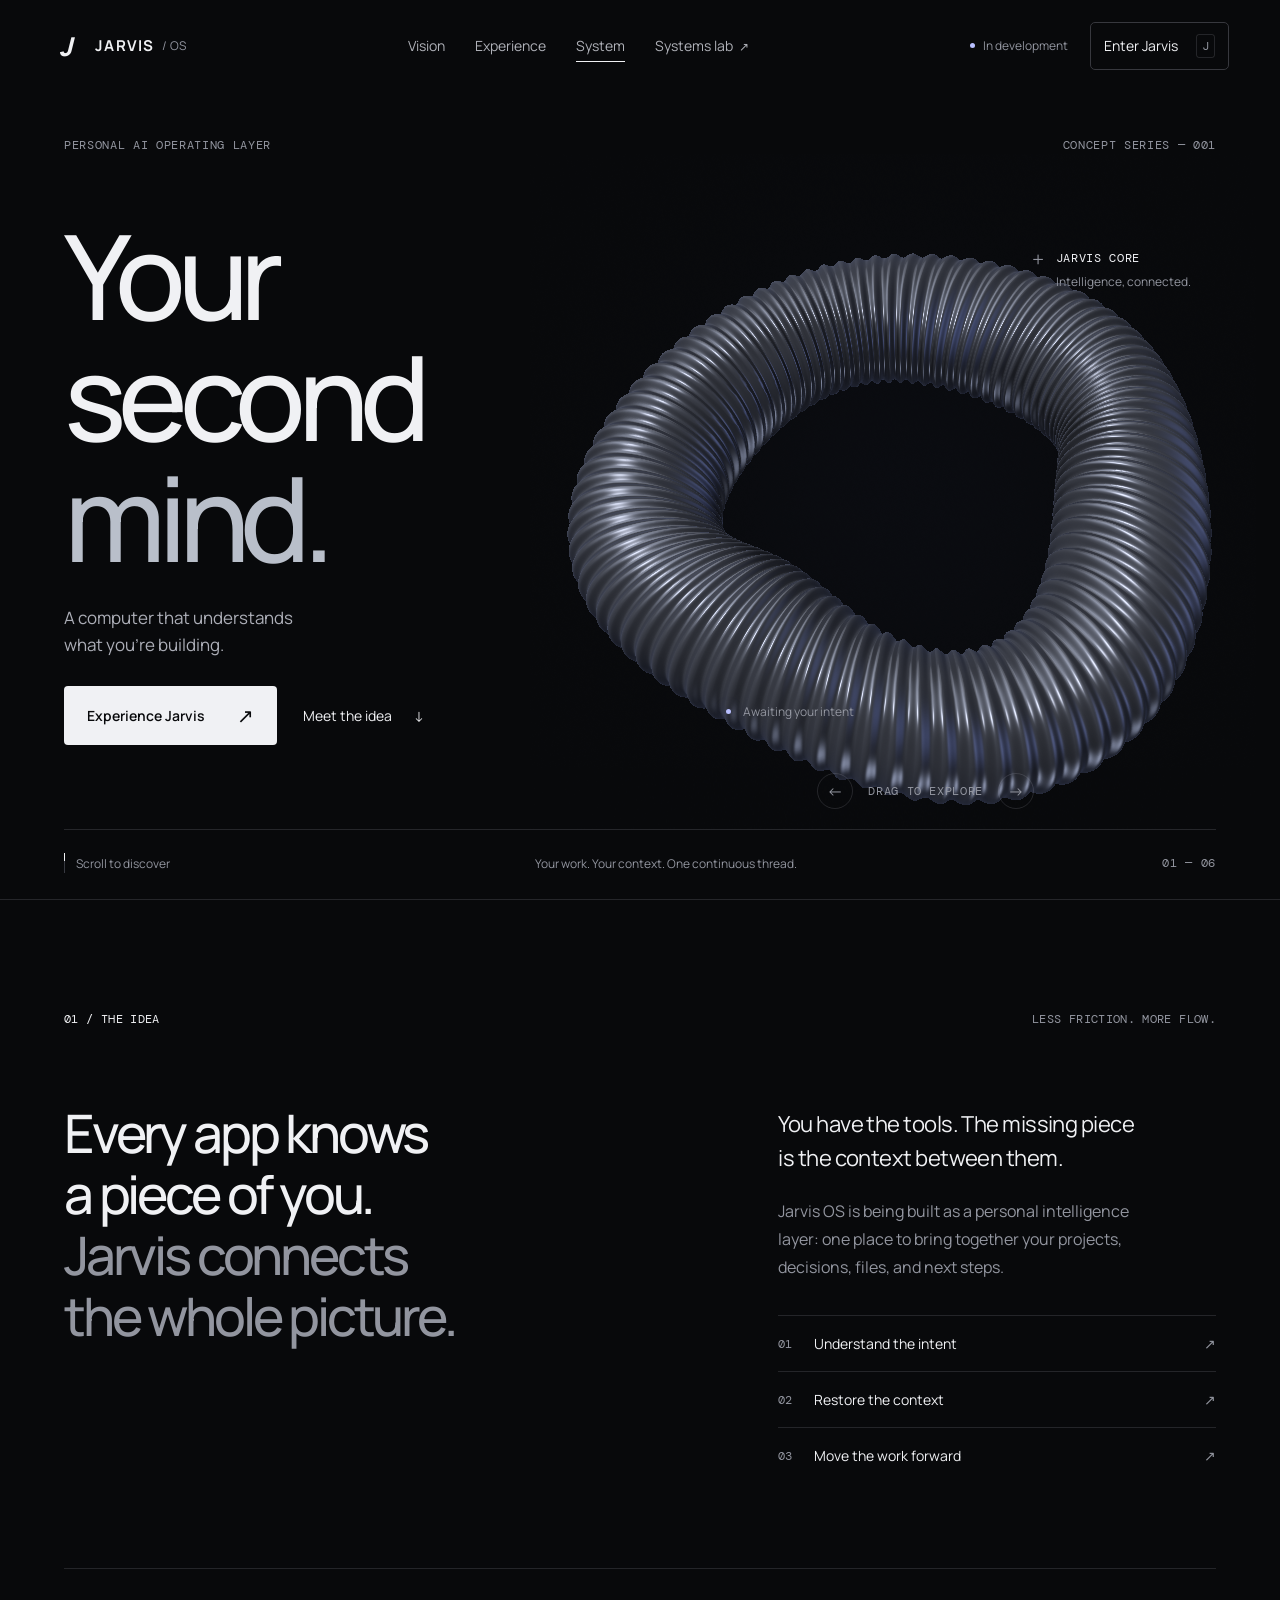
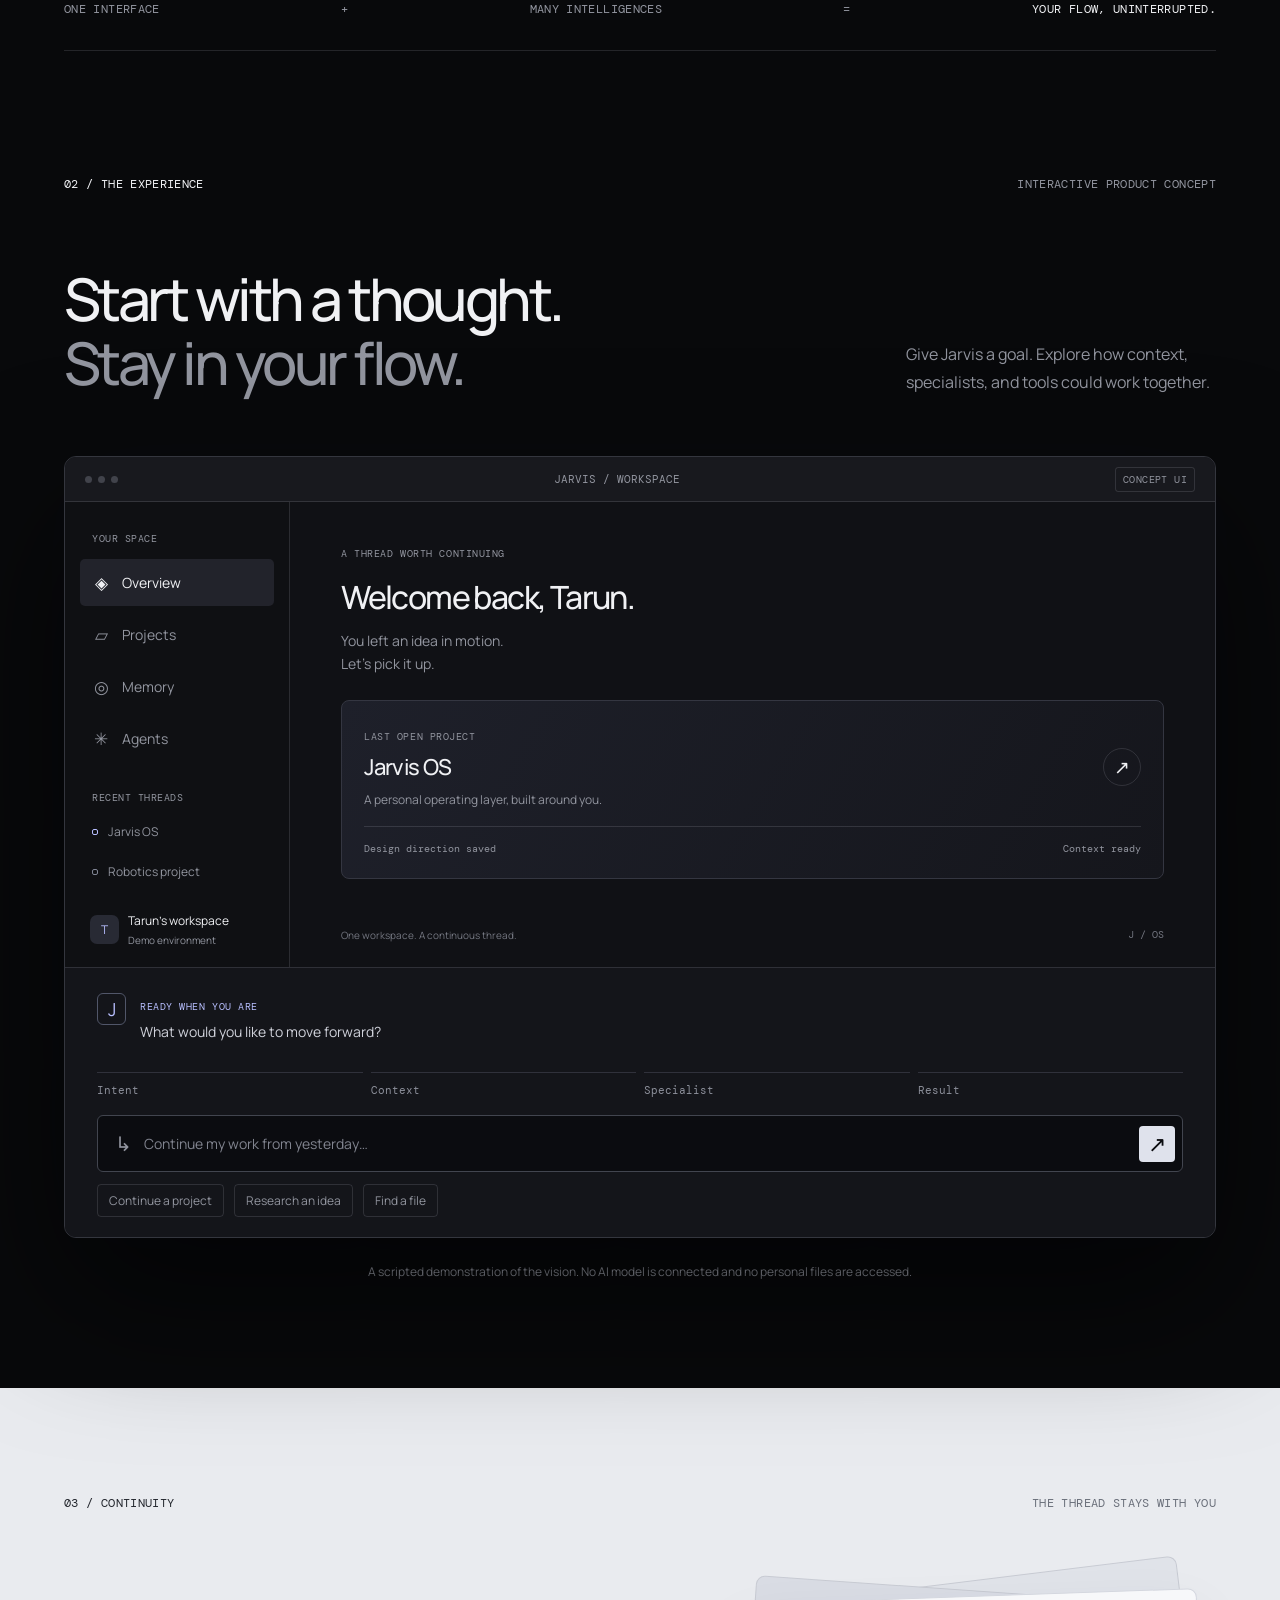
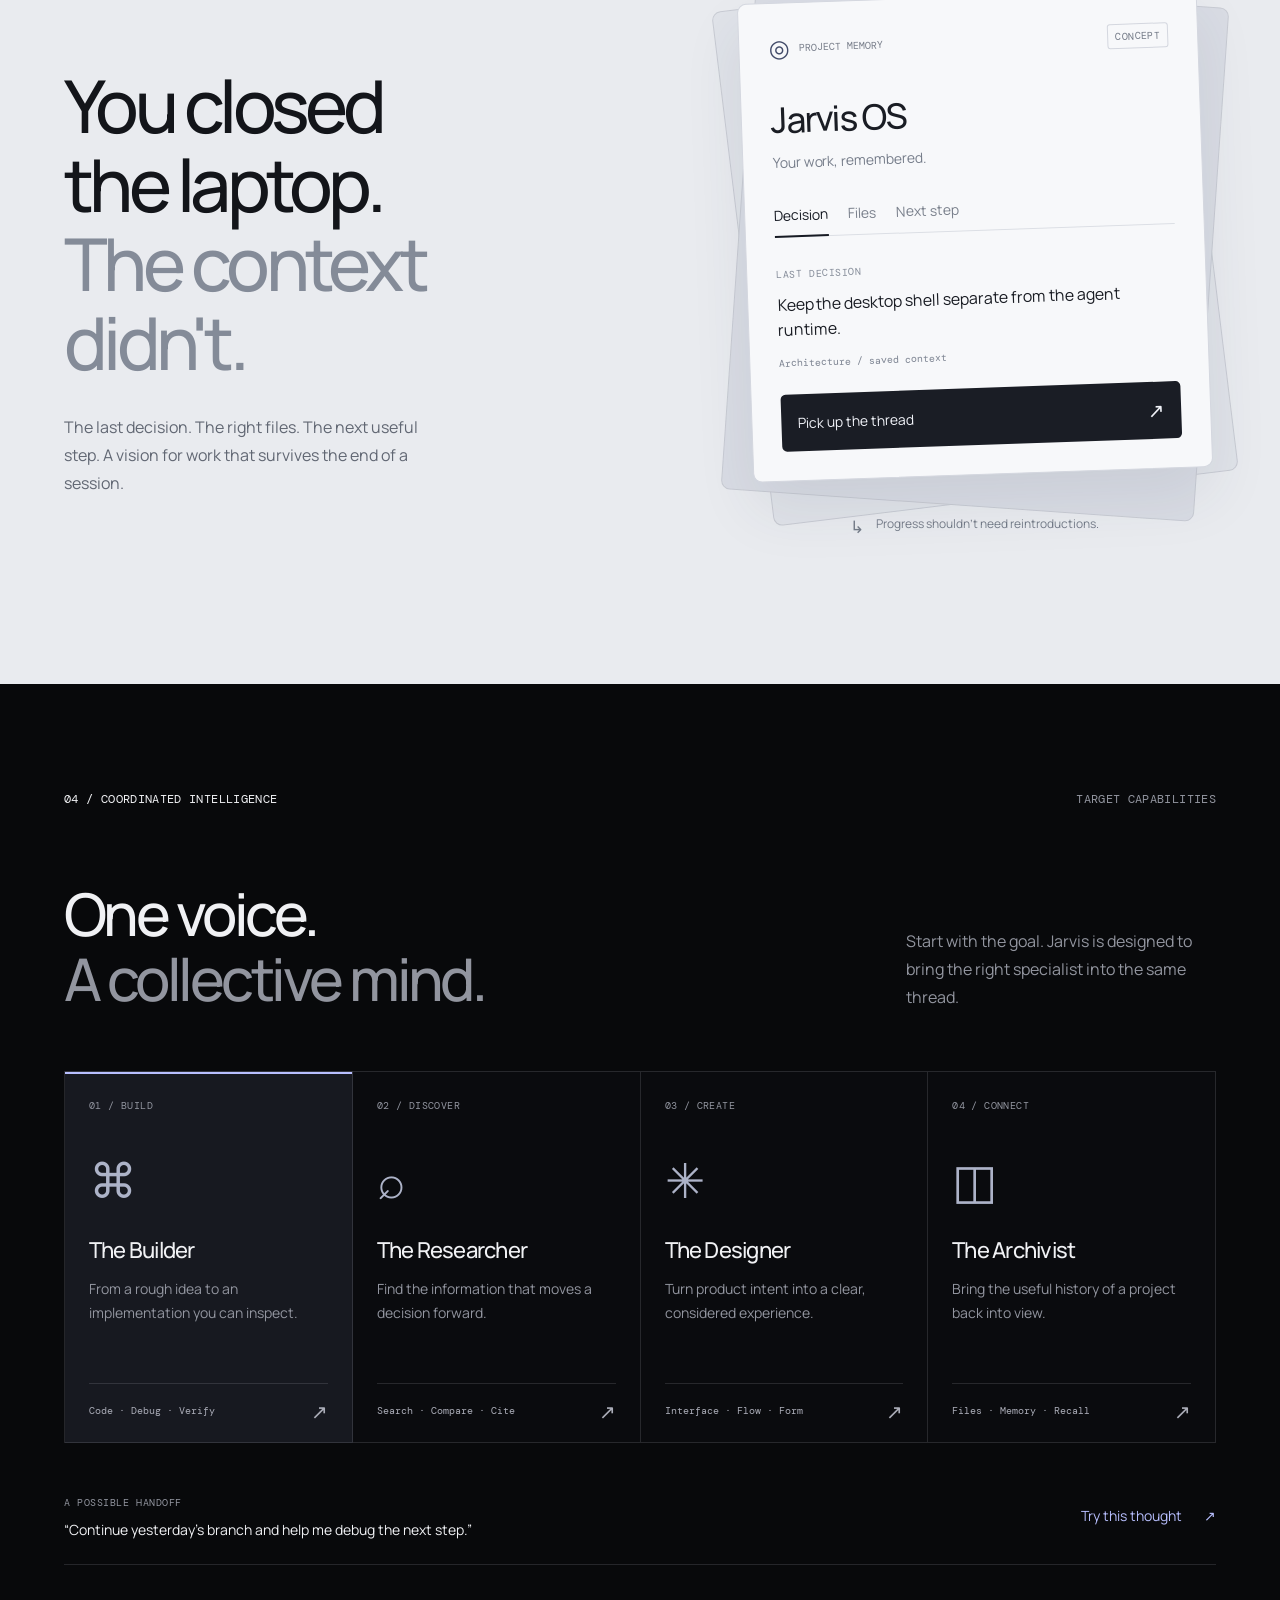
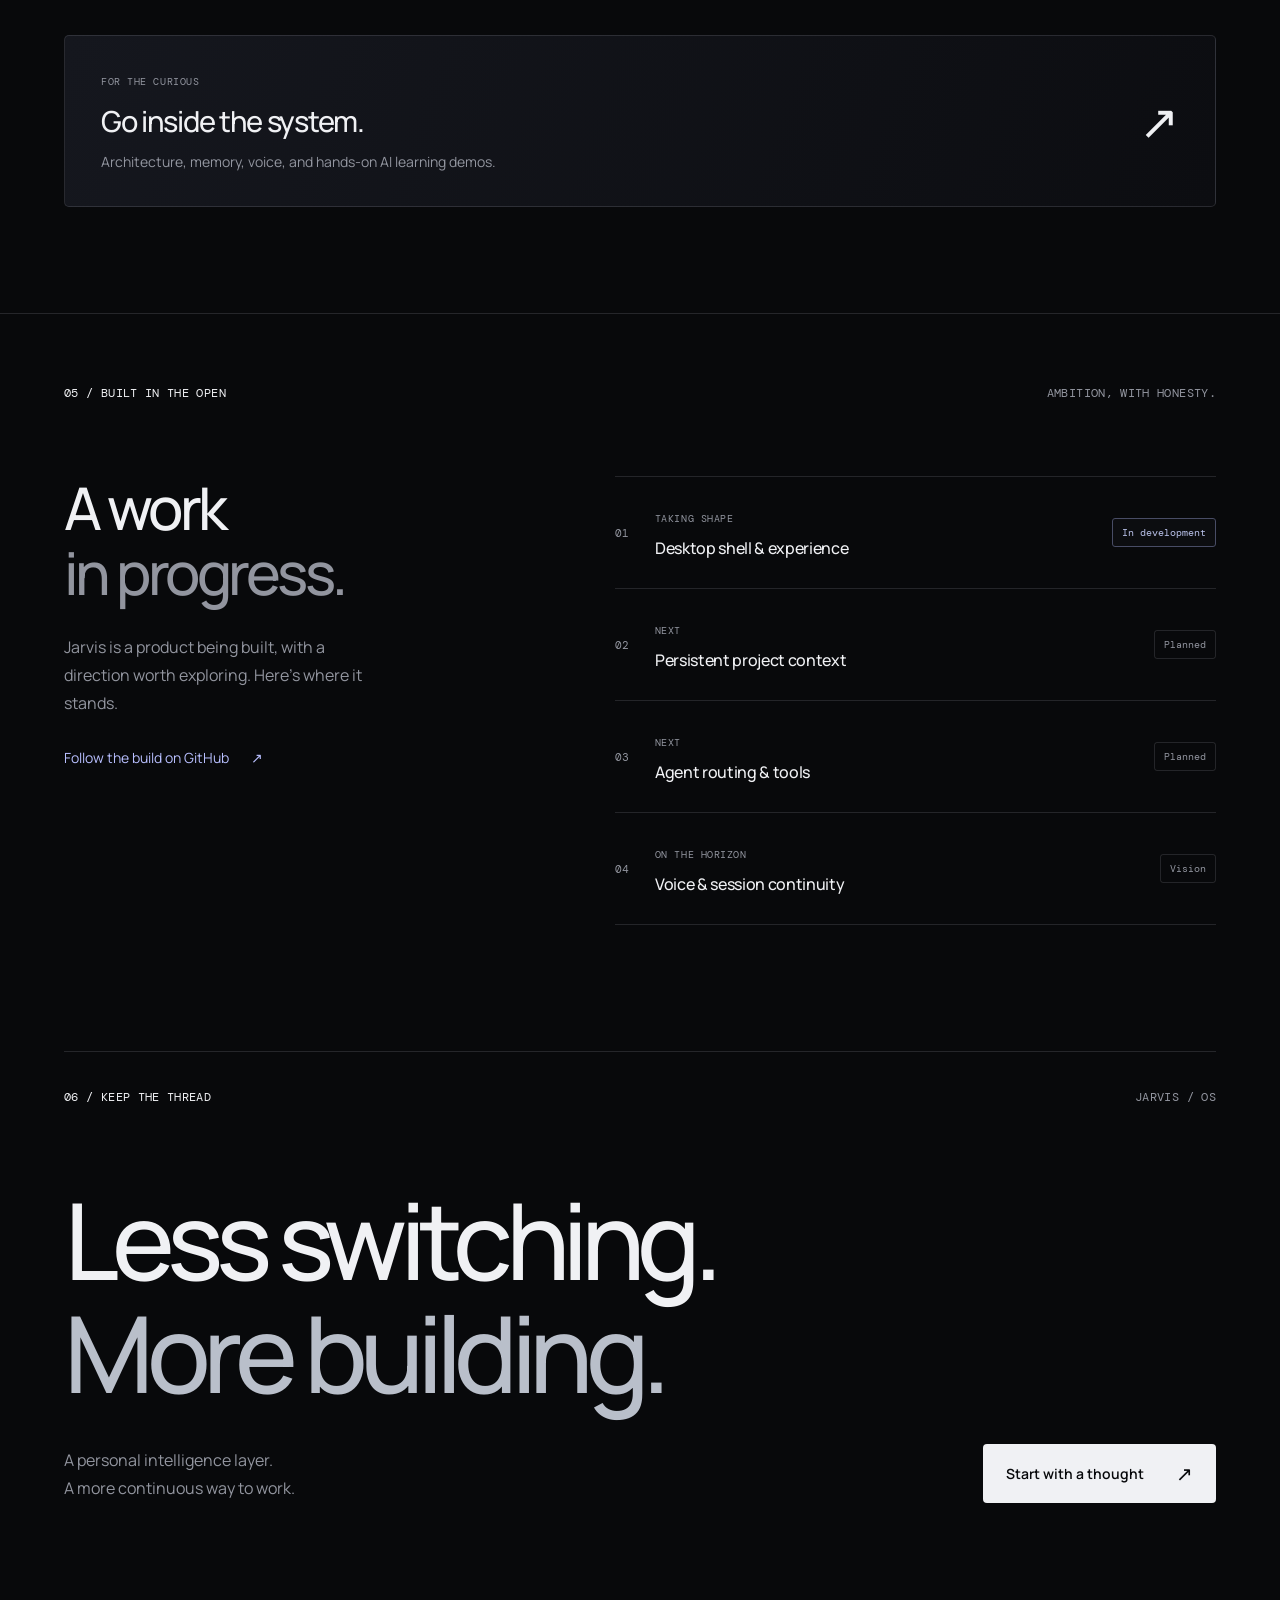
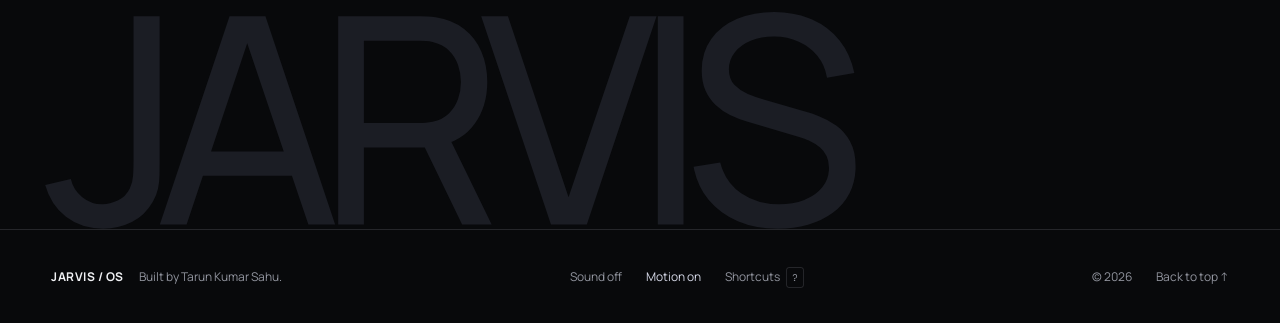
==== commit b2f4a345: "Redesign Jarvis with a real 3D core and focused product experience" ====
--- a/index.html
+++ b/index.html
@@ -1,356 +1,162 @@
 <!doctype html>
 <html lang="en">
 <head>
-  <meta charset="utf-8" />
-  <meta name="viewport" content="width=device-width, initial-scale=1" />
-  <meta name="theme-color" content="#050607" />
-  <meta name="description" content="Jarvis OS — a personal AI operating layer for context, continuity, agents, voice, files and tools." />
-  <title>Jarvis OS — Intelligence that lives with you.</title>
-  <link rel="preconnect" href="https://fonts.googleapis.com" />
-  <link rel="preconnect" href="https://fonts.gstatic.com" crossorigin />
-  <link href="https://fonts.googleapis.com/css2?family=DM+Mono:wght@300;400;500&family=Manrope:wght@400;500;600;700&display=swap" rel="stylesheet" />
-  <link rel="stylesheet" href="styles.css" />
+  <meta charset="utf-8">
+  <meta name="viewport" content="width=device-width, initial-scale=1">
+  <meta name="theme-color" content="#08090b">
+  <meta name="description" content="Jarvis OS is a personal AI operating layer built around your work. Explore a vision for persistent context, specialist agents, and one continuous workspace.">
+  <title>Jarvis OS — Your second mind.</title>
+  <link rel="icon" type="image/svg+xml" href="assets/jarvis-sigil.svg">
+  <link rel="manifest" href="site.webmanifest">
+  <meta property="og:title" content="Jarvis OS — Your second mind.">
+  <meta property="og:description" content="Your projects. Your context. One continuous thread. Explore the Jarvis OS product concept.">
+  <meta property="og:image" content="assets/jarvis-social-card.svg">
+  <link rel="preconnect" href="https://fonts.googleapis.com">
+  <link rel="preconnect" href="https://fonts.gstatic.com" crossorigin>
+  <link href="https://fonts.googleapis.com/css2?family=DM+Mono:wght@400;500&family=Manrope:wght@400;500;600;700;800&display=swap" rel="stylesheet">
+  <link rel="stylesheet" href="experience.css">
+  <script src="core-3d.js" defer></script>
+  <script src="experience.js" defer></script>
 </head>
 <body>
-  <div class="boot" data-boot aria-hidden="true">
-    <div class="boot-grid"></div>
-    <div class="boot-inner">
-      <div class="boot-top"><span>JARVIS / OS</span><span data-boot-percent>00%</span></div>
-      <div class="boot-word">INITIALIZING</div>
-      <div class="boot-track"><span data-boot-track></span></div>
-      <div class="boot-log" data-boot-log>Loading interface layer...</div>
-    </div>
-  </div>
+  <a class="skip-link" href="#main">Skip to content</a>
+  <div class="reading-progress" aria-hidden="true"><span id="reading-progress"></span></div>
+  <header class="site-nav" id="site-nav">
+    <a href="#top" class="wordmark" aria-label="Jarvis OS home"><span class="brand-symbol" aria-hidden="true">J</span>JARVIS<span class="wordmark-os">/ OS</span></a>
+    <nav class="desktop-nav" aria-label="Main navigation">
+      <a href="#vision">Vision</a><a href="#experience">Experience</a><a href="#system">System</a><a href="lab.html">Systems lab <span aria-hidden="true">↗</span></a>
+    </nav>
+    <div class="nav-actions"><span class="dev-status"><i aria-hidden="true"></i>In development</span><button class="nav-command" data-open-command aria-label="Open Jarvis command demo"><span>Enter Jarvis</span><kbd>J</kbd></button><button class="mobile-menu-toggle" id="menu-toggle" aria-label="Open navigation" aria-controls="mobile-menu">☰</button></div>
+  </header>
+  <main id="main">
+    <section class="hero" id="top" aria-labelledby="hero-title">
+      <div class="hero-topline"><span class="eyebrow">PERSONAL AI OPERATING LAYER</span><span class="eyebrow hero-edition">CONCEPT SERIES — 001</span></div>
+      <div class="hero-layout">
+        <div class="hero-copy">
+          <h1 id="hero-title"><span class="line"><span>Your</span></span><span class="line"><span>second</span></span><span class="line"><span class="soft-type">mind.</span></span></h1>
+          <p class="hero-description">A computer that understands<br class="desktop-break"> what you're building.</p>
+          <div class="hero-links"><a class="button button-light" href="#experience">Experience Jarvis <span aria-hidden="true">↗</span></a><a class="text-link" href="#vision">Meet the idea <span aria-hidden="true">↓</span></a></div>
+        </div>
+        <div class="core-stage" id="core-stage">
+          <div class="core-fallback" aria-hidden="true"><span>J</span></div>
+          <canvas id="jarvis-core" aria-label="Interactive rotating three-dimensional Jarvis core. Use the arrow buttons to rotate it." role="img"></canvas>
+          <div class="core-annotation annotation-top"><span class="tiny-cross" aria-hidden="true">+</span><div><span class="eyebrow">JARVIS CORE</span><span>Intelligence, connected.</span></div></div>
+          <div class="core-annotation annotation-bottom"><span class="core-pulse" aria-hidden="true"></span><span id="core-state">Awaiting your intent</span></div>
+          <div class="core-controls"><button id="rotate-left" aria-label="Rotate 3D core left">←</button><span class="eyebrow">DRAG TO EXPLORE</span><button id="rotate-right" aria-label="Rotate 3D core right">→</button></div>
+        </div>
+      </div>
+      <div class="hero-foot"><a href="#vision" class="scroll-note"><span class="scroll-track" aria-hidden="true"></span>Scroll to discover</a><span class="hero-foot-note">Your work. Your context. One continuous thread.</span><span class="eyebrow">01 — 06</span></div>
+    </section>
 
-  <div class="ambient" aria-hidden="true">
-    <div class="ambient-grid"></div>
-    <div class="ambient-glow glow-a"></div>
-    <div class="ambient-glow glow-b"></div>
-    <div class="scanline"></div>
-  </div>
+    <section class="vision section-wrap" id="vision" aria-labelledby="vision-title">
+      <div class="section-label"><span>01 / THE IDEA</span><span>LESS FRICTION. MORE FLOW.</span></div>
+      <div class="vision-grid">
+        <div class="vision-heading"><h2 id="vision-title" data-reveal>Every app knows<br>a piece of you.<br><span class="muted">Jarvis connects<br>the whole picture.</span></h2></div>
+        <div class="vision-detail">
+          <p data-reveal>You have the tools. The missing piece is the context between them.</p>
+          <p class="secondary" data-reveal>Jarvis OS is being built as a personal intelligence layer: one place to bring together your projects, decisions, files, and next steps.</p>
+          <div class="context-list" data-reveal><div><span class="context-index">01</span><span>Understand the intent</span><span aria-hidden="true">↗</span></div><div><span class="context-index">02</span><span>Restore the context</span><span aria-hidden="true">↗</span></div><div><span class="context-index">03</span><span>Move the work forward</span><span aria-hidden="true">↗</span></div></div>
+        </div>
+      </div>
+      <div class="principle-band" data-reveal><span>ONE INTERFACE</span><span aria-hidden="true">+</span><span>MANY INTELLIGENCES</span><span aria-hidden="true">=</span><strong>YOUR FLOW, UNINTERRUPTED.</strong></div>
+    </section>
 
-  <div class="noise" aria-hidden="true"></div>
-  <div class="progress"><span data-progress></span></div>
-  <div class="cursor" data-cursor><span></span><em data-cursor-label></em></div>
-
-  <header class="topbar" data-header>
-    <a class="brand magnetic" href="#top" data-magnetic>
-      <span class="brand-orb"><i></i><i></i><i></i></span>
-      <span class="brand-text">JARVIS<small>/OS</small></span>
-    </a>
-
-    <div class="system-state">
-      <span class="live-dot"></span>
-      <span>PROTOTYPE / BUILD 0.2</span>
-      <span class="system-clock" data-clock>--:--:--</span>
-    </div>
-
-    <div class="top-actions">
-      <button class="command-trigger magnetic" type="button" data-command-open data-magnetic>
-        <span>Command</span><kbd>J</kbd>
-      </button>
-      <button class="menu-trigger magnetic" type="button" data-menu-open data-magnetic aria-expanded="false">
-        <span>Menu</span><i></i>
-      </button>
-    </div>
-  </header>
-
-  <aside class="nav-drawer" data-menu aria-hidden="true">
-    <div class="drawer-backdrop" data-menu-close></div>
-    <div class="drawer-panel">
-      <div class="drawer-head"><span>JARVIS / NAV</span><button type="button" data-menu-close>Close ×</button></div>
-      <nav>
-        <a href="#manifesto" data-menu-link><span>01</span><strong>Manifesto</strong><em>↗</em></a>
-        <a href="#experience" data-menu-link><span>02</span><strong>Experience</strong><em>↗</em></a>
-        <a href="#agents" data-menu-link><span>03</span><strong>Agents</strong><em>↗</em></a>
-        <a href="#memory" data-menu-link><span>04</span><strong>Continuity</strong><em>↗</em></a>
-        <a href="#system" data-menu-link><span>05</span><strong>System</strong><em>↗</em></a>
-        <a href="#roadmap" data-menu-link><span>06</span><strong>Roadmap</strong><em>↗</em></a>
-      </nav>
-      <div class="drawer-foot">
-        <p>One interface.<br />Many intelligences.</p>
-        <a href="https://github.com/thetarunsahu/Jarvis-OS" target="_blank" rel="noreferrer">GitHub ↗</a>
-      </div>
-    </div>
-  </aside>
-
-  <div class="command-center" data-command-center aria-hidden="true">
-    <div class="command-backdrop" data-command-close></div>
-    <div class="command-shell">
-      <div class="command-shell-head">
-        <div><span class="live-dot"></span> JARVIS COMMAND CENTER</div>
-        <button type="button" data-command-close>ESC / CLOSE</button>
-      </div>
-      <div class="command-dialogue">
-        <span class="command-label">WHAT DO YOU WANT TO DO?</span>
-        <form data-command-form class="command-form">
-          <span>›</span>
-          <input data-command-input autocomplete="off" spellcheck="false" placeholder="Continue my work from yesterday..." />
-          <button type="submit">RUN ↗</button>
-        </form>
-        <div class="command-suggestions">
-          <button type="button" data-command="Continue Jarvis OS from our last decision">Continue my project</button>
-          <button type="button" data-command="Find the files related to my robot project">Find project files</button>
-          <button type="button" data-command="Plan my day around college and development work">Plan my day</button>
-          <button type="button" data-command="Summarize what changed since my last session">What changed?</button>
-        </div>
-        <div class="jarvis-response" data-response>
-          <div class="response-visual"><canvas data-waveform></canvas></div>
-          <div class="response-copy">
-            <div class="response-meta"><span>JARVIS</span><span data-response-state>STANDING BY</span></div>
-            <p data-response-text>Context layer ready. Give me a goal, not a sequence of apps.</p>
-            <div class="response-steps" data-response-steps></div>
+    <section class="experience section-wrap" id="experience" aria-labelledby="experience-title">
+      <div class="section-label"><span>02 / THE EXPERIENCE</span><span>INTERACTIVE PRODUCT CONCEPT</span></div>
+      <div class="section-intro"><h2 id="experience-title" data-reveal>Start with a thought.<br><span class="muted">Stay in your flow.</span></h2><p data-reveal>Give Jarvis a goal. Explore how context, specialists, and tools could work together.</p></div>
+      <div class="workspace-perspective" data-reveal>
+        <div class="workspace" id="workspace">
+          <div class="workspace-chrome"><div class="window-controls" aria-hidden="true"><i></i><i></i><i></i></div><span>JARVIS / WORKSPACE</span><span class="concept-tag">CONCEPT UI</span></div>
+          <div class="workspace-body">
+            <aside class="workspace-sidebar" aria-label="Demo workspace">
+              <span class="sidebar-caption">YOUR SPACE</span>
+              <div class="workspace-tabs" role="tablist" aria-label="Workspace views" aria-orientation="vertical">
+                <button id="tab-overview" class="active" role="tab" aria-selected="true" aria-controls="workspace-panel" data-view="overview"><span aria-hidden="true">◈</span>Overview</button>
+                <button id="tab-projects" role="tab" aria-selected="false" aria-controls="workspace-panel" tabindex="-1" data-view="projects"><span aria-hidden="true">▱</span>Projects</button>
+                <button id="tab-memory" role="tab" aria-selected="false" aria-controls="workspace-panel" tabindex="-1" data-view="memory"><span aria-hidden="true">◎</span>Memory</button>
+                <button id="tab-agents" role="tab" aria-selected="false" aria-controls="workspace-panel" tabindex="-1" data-view="agents"><span aria-hidden="true">✳</span>Agents</button>
+              </div>
+              <div class="sidebar-projects"><span class="sidebar-caption">RECENT THREADS</span><button data-prompt="Continue my Jarvis OS project"><i class="project-square"></i>Jarvis OS</button><button data-prompt="Find the files for my robot project"><i class="project-square square-alt"></i>Robotics project</button></div>
+              <div class="sidebar-profile"><span class="avatar">T</span><div>Tarun's workspace<small>Demo environment</small></div></div>
+            </aside>
+            <div class="workspace-panel" id="workspace-panel" role="tabpanel" aria-labelledby="tab-overview" tabindex="0">
+              <div class="workspace-greeting"><span class="eyebrow">A THREAD WORTH CONTINUING</span><h3>Welcome back, Tarun.</h3><p>You left an idea in motion.<br>Let's pick it up.</p></div>
+              <div class="resume-card"><div><span class="eyebrow">LAST OPEN PROJECT</span><h4>Jarvis OS</h4><p>A personal operating layer, built around you.</p></div><button class="round-button" data-prompt="Continue my Jarvis OS project" aria-label="Resume Jarvis OS demo">↗</button><div class="resume-foot"><span>Design direction saved</span><span>Context ready</span></div></div>
+              <div class="workspace-bottom"><span>One workspace. A continuous thread.</span><span aria-hidden="true">J / OS</span></div>
+            </div>
+          </div>
+          <div class="demo-console" id="demo-console">
+            <div class="demo-output" id="demo-output" aria-live="polite" aria-atomic="true"><span class="mini-sigil" aria-hidden="true">J</span><div><span class="eyebrow" id="demo-status">READY WHEN YOU ARE</span><p id="demo-response">What would you like to move forward?</p></div></div>
+            <ol class="execution-track" id="execution-track" aria-label="Demo execution stages"><li data-step="0">Intent</li><li data-step="1">Context</li><li data-step="2">Specialist</li><li data-step="3">Result</li></ol>
+            <form id="demo-form" class="prompt-form"><label class="sr-only" for="demo-input">Give Jarvis a goal</label><span class="prompt-symbol" aria-hidden="true">↳</span><input id="demo-input" name="goal" placeholder="Continue my work from yesterday…" autocomplete="off" maxlength="400" required><button type="submit" aria-label="Run the Jarvis demo" id="demo-submit">↗</button></form>
+            <div class="prompt-presets"><button data-prompt="Continue my Jarvis OS project">Continue a project</button><button data-prompt="Research what I need for my SIH project">Research an idea</button><button data-prompt="Find the files for my robot project">Find a file</button></div>
           </div>
         </div>
       </div>
-      <div class="command-foot"><span>SIMULATED PRODUCT EXPERIENCE</span><span>PRESS J ANYWHERE</span></div>
-    </div>
-  </div>
-
-  <main id="top">
-    <section class="hero section-pad">
-      <canvas class="neural-canvas" data-neural-canvas aria-hidden="true"></canvas>
-      <div class="hero-ruler ruler-top"><span>00</span><span>20</span><span>40</span><span>60</span><span>80</span><span>100</span></div>
-
-      <div class="hero-meta reveal">
-        <span>PERSONAL AI OPERATING LAYER</span>
-        <span>CONTEXT / MEMORY / AGENTS / TOOLS</span>
-      </div>
-
-      <div class="hero-title" data-hero-title>
-        <p class="hero-kicker reveal">YOUR COMPUTER HAS ENOUGH APPS.</p>
-        <h1>
-          <span class="line line-a reveal-text">IT NEEDS</span>
-          <span class="line outline reveal-text">CONTEXT.</span>
-          <span class="line accent reveal-text">IT NEEDS JARVIS.</span>
-        </h1>
-      </div>
-
-      <div class="hero-bottom reveal">
-        <p class="hero-description">A personal AI system designed to understand your work, remember where you stopped, route goals to specialist agents and act across the tools you already use.</p>
-        <button class="hero-cta magnetic" type="button" data-command-open data-magnetic data-cursor-text="ENTER">
-          <span class="cta-orb"><i></i></span>
-          <span>Enter Jarvis</span>
-          <em>↗</em>
-        </button>
-      </div>
-
-      <div class="hero-core" aria-hidden="true" data-hero-core>
-        <div class="core-ring ring-1"></div>
-        <div class="core-ring ring-2"></div>
-        <div class="core-ring ring-3"></div>
-        <div class="core-ring ring-4"></div>
-        <div class="core-center"><span>J</span><small>ONLINE</small></div>
-        <div class="core-label label-a">MEMORY</div>
-        <div class="core-label label-b">AGENTS</div>
-        <div class="core-label label-c">TOOLS</div>
-      </div>
-
-      <a href="#manifesto" class="scroll-down" data-cursor-text="SCROLL"><span>Scroll to enter</span><i>↓</i></a>
+      <p class="demo-disclosure">A scripted demonstration of the vision. No AI model is connected and no personal files are accessed.</p>
     </section>
 
-    <section class="ticker" aria-label="Jarvis principles">
-      <div class="ticker-track">
-        <span>NO CONTEXT RESET</span><i>✦</i><span>NO APP HUNTING</span><i>✦</i><span>NO RE-EXPLAINING</span><i>✦</i><span>ONE CONTINUOUS THREAD</span><i>✦</i>
-        <span>NO CONTEXT RESET</span><i>✦</i><span>NO APP HUNTING</span><i>✦</i><span>NO RE-EXPLAINING</span><i>✦</i><span>ONE CONTINUOUS THREAD</span><i>✦</i>
-      </div>
-    </section>
-
-    <section class="manifesto section-pad" id="manifesto">
-      <div class="section-head reveal"><span>01 / MANIFESTO</span><span>THE PROBLEM ISN'T AI. IT'S FRAGMENTATION.</span></div>
-      <div class="manifesto-copy">
-        <p class="manifesto-line reveal-text">EVERY APP KNOWS</p>
-        <p class="manifesto-line outline reveal-text">A PIECE OF YOU.</p>
-        <p class="manifesto-line reveal-text">NONE OF THEM KNOW</p>
-        <p class="manifesto-line accent reveal-text">WHAT YOU'RE BUILDING.</p>
-      </div>
-      <div class="manifesto-note reveal">
-        <span>THE RESET LOOP</span>
-        <p>Open. Search. Reconstruct. Explain. Switch. Repeat.</p>
-        <strong>Jarvis is being designed to collapse that loop into one continuous relationship with your computer.</strong>
-      </div>
-    </section>
-
-    <section class="experience section-pad" id="experience">
-      <div class="section-head reveal"><span>02 / EXPERIENCE</span><span>FROM INTENT → CONTEXT → ACTION</span></div>
-      <div class="experience-layout">
-        <div class="experience-copy">
-          <div class="experience-step active" data-experience-step="0">
-            <span>01</span><div><small>SAY THE GOAL</small><h2>Don't navigate.<br /><em>Ask.</em></h2><p>Start with what you want to achieve, not which app you think can do it.</p></div>
-          </div>
-          <div class="experience-step" data-experience-step="1">
-            <span>02</span><div><small>RESTORE CONTEXT</small><h2>It remembers<br /><em>the thread.</em></h2><p>Project state, recent decisions, relevant files and unresolved work are brought back together.</p></div>
-          </div>
-          <div class="experience-step" data-experience-step="2">
-            <span>03</span><div><small>ROUTE THE WORK</small><h2>Specialists<br /><em>take over.</em></h2><p>Jarvis chooses the right agent or tool while keeping the result inside one coherent experience.</p></div>
-          </div>
-          <div class="experience-step" data-experience-step="3">
-            <span>04</span><div><small>PRESERVE STATE</small><h2>Tomorrow starts<br /><em>here.</em></h2><p>The useful state survives the session so progress continues instead of restarting.</p></div>
-          </div>
-        </div>
-
-        <div class="experience-stage reveal" data-experience-stage>
-          <div class="stage-top"><span>JARVIS / LIVE THREAD</span><span class="live-dot"></span></div>
-          <div class="stage-screen">
-            <div class="stage-grid"></div>
-            <div class="stage-prompt" data-stage-prompt>“Continue Jarvis OS from where we stopped.”</div>
-            <div class="stage-orbit" aria-hidden="true"><span></span><span></span><span></span></div>
-            <div class="stage-nodes" data-stage-nodes>
-              <div class="stage-node primary"><small>CONTEXT</small><b>Jarvis-OS</b><span>Restored</span></div>
-              <div class="stage-node n1"><small>MEMORY</small><b>18 decisions</b></div>
-              <div class="stage-node n2"><small>FILES</small><b>12 relevant</b></div>
-              <div class="stage-node n3"><small>NEXT</small><b>Website V2</b></div>
+    <section class="continuity" id="memory" aria-labelledby="memory-title">
+      <div class="section-wrap">
+        <div class="section-label"><span>03 / CONTINUITY</span><span>THE THREAD STAYS WITH YOU</span></div>
+        <div class="continuity-grid">
+          <div><h2 id="memory-title" data-reveal>You closed<br>the laptop.<br><span class="light-muted">The context<br>didn't.</span></h2><p class="continuity-description" data-reveal>The last decision. The right files. The next useful step. A vision for work that survives the end of a session.</p></div>
+          <div class="memory-stack" data-reveal>
+            <div class="stack-under stack-under-two" aria-hidden="true"></div><div class="stack-under" aria-hidden="true"></div>
+            <div class="memory-card">
+              <div class="memory-card-head"><span class="memory-glyph" aria-hidden="true">◎</span><span>PROJECT MEMORY</span><span class="concept-tag">CONCEPT</span></div>
+              <h3>Jarvis OS</h3><p class="memory-subtitle">Your work, remembered.</p>
+              <div class="memory-tabs" role="tablist" aria-label="Project memory"><button role="tab" id="memory-decision" aria-controls="memory-detail" aria-selected="true" class="active" data-memory="decision">Decision</button><button role="tab" id="memory-files" aria-controls="memory-detail" aria-selected="false" tabindex="-1" data-memory="files">Files</button><button role="tab" id="memory-next" aria-controls="memory-detail" aria-selected="false" tabindex="-1" data-memory="next">Next step</button></div>
+              <div id="memory-detail" class="memory-detail" role="tabpanel" aria-labelledby="memory-decision" tabindex="0"><span class="eyebrow">LAST DECISION</span><p>Keep the desktop shell separate from the agent runtime.</p><span class="memory-context">Architecture / saved context</span></div>
+              <button class="memory-resume" data-prompt="Continue my Jarvis OS project">Pick up the thread <span aria-hidden="true">↗</span></button>
             </div>
-          </div>
-          <div class="stage-foot"><span>SIMULATED INTERACTION</span><span data-stage-index>01 / 04</span></div>
-        </div>
-      </div>
-    </section>
-
-    <section class="agents section-pad" id="agents">
-      <div class="section-head reveal"><span>03 / AGENT SYSTEM</span><span>JARVIS IS THE FRONT DOOR</span></div>
-      <div class="agents-intro reveal">
-        <h2>ONE VOICE.<br />MULTIPLE<br /><em>MINDS.</em></h2>
-        <p>You shouldn't have to choose the perfect AI, model or workflow before you can start. Jarvis receives the goal and coordinates specialists behind the scenes.</p>
-      </div>
-
-      <div class="agent-rail" data-agent-rail>
-        <article class="agent-card tilt reveal" data-tilt>
-          <div class="agent-card-top"><span>A/01</span><span>TARGET CAPABILITY</span></div>
-          <div class="agent-icon">&lt;/&gt;</div>
-          <h3>Builder</h3>
-          <p>Turns intent into implementation, checks what changed and returns evidence instead of vague completion.</p>
-          <div class="agent-skills"><span>CODE</span><span>DEBUG</span><span>VERIFY</span></div>
-        </article>
-        <article class="agent-card tilt reveal" data-tilt>
-          <div class="agent-card-top"><span>A/02</span><span>TARGET CAPABILITY</span></div>
-          <div class="agent-icon">⌕</div>
-          <h3>Researcher</h3>
-          <p>Collects current information, compares sources and produces decision-ready context tied back to the project.</p>
-          <div class="agent-skills"><span>SEARCH</span><span>COMPARE</span><span>CITE</span></div>
-        </article>
-        <article class="agent-card tilt reveal" data-tilt>
-          <div class="agent-card-top"><span>A/03</span><span>TARGET CAPABILITY</span></div>
-          <div class="agent-icon">✦</div>
-          <h3>Designer</h3>
-          <p>Transforms rough product intent into interfaces, systems, flows and visual directions that can actually be built.</p>
-          <div class="agent-skills"><span>UI</span><span>FLOW</span><span>VISUAL</span></div>
-        </article>
-        <article class="agent-card tilt reveal" data-tilt>
-          <div class="agent-card-top"><span>A/04</span><span>TARGET CAPABILITY</span></div>
-          <div class="agent-icon">◫</div>
-          <h3>Archivist</h3>
-          <p>Finds the right files, links related work and keeps the useful history of a project available when it matters.</p>
-          <div class="agent-skills"><span>FILES</span><span>MEMORY</span><span>RECALL</span></div>
-        </article>
-      </div>
-    </section>
-
-    <section class="memory section-pad" id="memory">
-      <div class="section-head reveal"><span>04 / CONTINUITY</span><span>THE PART CHATBOTS KEEP LOSING</span></div>
-      <div class="memory-stage">
-        <div class="memory-copy reveal">
-          <p class="micro-label">SESSION CONTINUITY</p>
-          <h2>CLOSE IT<br />TONIGHT.<br /><em>RESUME HERE.</em></h2>
-          <p>Jarvis is being designed around persistent working context: what changed, what was decided, what remains blocked and what the next useful action is.</p>
-        </div>
-
-        <div class="memory-timeline reveal">
-          <div class="memory-line"><i></i></div>
-          <article class="memory-event past">
-            <time>23:48 / YESTERDAY</time>
-            <span class="memory-dot"></span>
-            <div><small>SESSION SAVED</small><h3>Architecture direction locked.</h3><p>Last decision: keep the desktop shell separate from the agent runtime.</p></div>
-          </article>
-          <article class="memory-event now">
-            <time>04:32 / TODAY</time>
-            <span class="memory-dot"></span>
-            <div><small>RESUME POINT</small><h3>Continue the website.</h3><p>4 files changed · visual system ready · next: interaction pass.</p><button type="button" data-command-open>Continue from here ↗</button></div>
-          </article>
-          <article class="memory-event future">
-            <time>NEXT</time>
-            <span class="memory-dot"></span>
-            <div><small>PROPOSED ACTION</small><h3>Connect real product states.</h3><p>Replace simulated website data with live Jarvis OS progress as the system matures.</p></div>
-          </article>
-        </div>
-      </div>
-    </section>
-
-    <section class="break-section">
-      <div class="break-copy" data-break-copy>
-        <span>YOU DON'T NEED</span>
-        <span class="outline">ANOTHER CHATBOT.</span>
-        <span class="accent">YOU NEED A SYSTEM.</span>
-      </div>
-    </section>
-
-    <section class="system section-pad" id="system">
-      <div class="section-head reveal"><span>05 / SYSTEM SHAPE</span><span>NOT ONE MODEL. AN ORCHESTRATED LAYER.</span></div>
-      <div class="system-grid">
-        <div class="system-map reveal" data-system-map>
-          <svg class="system-lines" viewBox="0 0 1000 700" preserveAspectRatio="none" aria-hidden="true">
-            <path d="M500 350 C340 350 300 160 155 160" />
-            <path d="M500 350 C680 350 720 150 860 150" />
-            <path d="M500 350 C320 350 285 540 145 540" />
-            <path d="M500 350 C675 350 730 545 875 545" />
-          </svg>
-          <div class="system-node center"><div class="node-orbit"></div><span>JARVIS</span><small>ORCHESTRATOR</small></div>
-          <div class="system-node node-context"><span>CONTEXT</span><small>PROJECT STATE</small></div>
-          <div class="system-node node-memory"><span>MEMORY</span><small>CONTINUITY</small></div>
-          <div class="system-node node-agents"><span>AGENTS</span><small>SPECIALISTS</small></div>
-          <div class="system-node node-tools"><span>TOOLS</span><small>ACTIONS</small></div>
-          <div class="data-packet packet-1"></div><div class="data-packet packet-2"></div><div class="data-packet packet-3"></div>
-        </div>
-        <div class="system-copy reveal">
-          <span class="micro-label">ARCHITECTURE DIRECTION</span>
-          <h2>THE MODEL IS<br />NOT THE<br /><em>PRODUCT.</em></h2>
-          <p>The product is the layer that knows the task, selects the intelligence, grants the right tool, preserves context and makes the result feel like one continuous system.</p>
-          <div class="system-list">
-            <div><span>01</span><p><b>Intent layer</b><small>Understand the goal, not just the sentence.</small></p></div>
-            <div><span>02</span><p><b>Context layer</b><small>Assemble the project state and relevant memory.</small></p></div>
-            <div><span>03</span><p><b>Agent layer</b><small>Route specialized work and coordinate outputs.</small></p></div>
-            <div><span>04</span><p><b>Action layer</b><small>Operate tools with explicit boundaries and evidence.</small></p></div>
+            <div class="memory-caption"><span aria-hidden="true">↳</span>Progress shouldn't need reintroductions.</div>
           </div>
         </div>
       </div>
     </section>
 
-    <section class="roadmap section-pad" id="roadmap">
-      <div class="section-head reveal"><span>06 / BUILD IN PUBLIC</span><span>VISION ≠ COMPLETED FEATURE</span></div>
-      <div class="roadmap-head reveal">
-        <h2>BUILD THE<br /><em>SYSTEM.</em><br />SHOW THE WORK.</h2>
-        <p>This site intentionally separates what exists today from the direction Jarvis OS is moving toward.</p>
+    <section class="system section-wrap" id="system" aria-labelledby="system-title">
+      <div class="section-label"><span>04 / COORDINATED INTELLIGENCE</span><span>TARGET CAPABILITIES</span></div>
+      <div class="section-intro"><h2 id="system-title" data-reveal>One voice.<br><span class="muted">A collective mind.</span></h2><p data-reveal>Start with the goal. Jarvis is designed to bring the right specialist into the same thread.</p></div>
+      <div class="agent-grid">
+        <button class="agent-card" data-agent="builder" data-reveal aria-pressed="true"><span class="agent-number">01 / BUILD</span><span class="agent-mark" aria-hidden="true">⌘</span><h3>The Builder</h3><p>From a rough idea to an implementation you can inspect.</p><span class="agent-footer">Code · Debug · Verify <span aria-hidden="true">↗</span></span></button>
+        <button class="agent-card" data-agent="researcher" data-reveal aria-pressed="false"><span class="agent-number">02 / DISCOVER</span><span class="agent-mark" aria-hidden="true">⌕</span><h3>The Researcher</h3><p>Find the information that moves a decision forward.</p><span class="agent-footer">Search · Compare · Cite <span aria-hidden="true">↗</span></span></button>
+        <button class="agent-card" data-agent="designer" data-reveal aria-pressed="false"><span class="agent-number">03 / CREATE</span><span class="agent-mark" aria-hidden="true">✳</span><h3>The Designer</h3><p>Turn product intent into a clear, considered experience.</p><span class="agent-footer">Interface · Flow · Form <span aria-hidden="true">↗</span></span></button>
+        <button class="agent-card" data-agent="archivist" data-reveal aria-pressed="false"><span class="agent-number">04 / CONNECT</span><span class="agent-mark" aria-hidden="true">◫</span><h3>The Archivist</h3><p>Bring the useful history of a project back into view.</p><span class="agent-footer">Files · Memory · Recall <span aria-hidden="true">↗</span></span></button>
       </div>
-      <div class="roadmap-list">
-        <article class="roadmap-item reveal"><span class="roadmap-no">01</span><div><small>NOW</small><h3>Product shell + experience language</h3></div><span class="status current">IN DEVELOPMENT</span></article>
-        <article class="roadmap-item reveal"><span class="roadmap-no">02</span><div><small>NEXT</small><h3>Persistent project context</h3></div><span class="status">PLANNED</span></article>
-        <article class="roadmap-item reveal"><span class="roadmap-no">03</span><div><small>NEXT</small><h3>Agent routing + tool execution</h3></div><span class="status">PLANNED</span></article>
-        <article class="roadmap-item reveal"><span class="roadmap-no">04</span><div><small>LATER</small><h3>Voice-first desktop interaction</h3></div><span class="status">VISION</span></article>
-        <article class="roadmap-item reveal"><span class="roadmap-no">05</span><div><small>LATER</small><h3>Cross-session continuity</h3></div><span class="status">VISION</span></article>
-      </div>
+      <div class="agent-detail" aria-live="polite"><div><span class="eyebrow">A POSSIBLE HANDOFF</span><p id="agent-example">“Continue yesterday's branch and help me debug the next step.”</p></div><button class="text-link" id="agent-try">Try this thought <span aria-hidden="true">↗</span></button></div>
+      <a class="lab-link" href="lab.html"><div><span class="eyebrow">FOR THE CURIOUS</span><h3>Go inside the system.</h3><p>Architecture, memory, voice, and hands-on AI learning demos.</p></div><span class="lab-link-arrow" aria-hidden="true">↗</span></a>
     </section>
 
-    <section class="finale section-pad">
-      <canvas class="finale-canvas" data-finale-canvas aria-hidden="true"></canvas>
-      <div class="finale-top reveal"><span>JARVIS / OS</span><span>PERSONAL INTELLIGENCE LAYER</span></div>
-      <div class="finale-copy reveal-text">
-        <span>STOP</span>
-        <span class="outline">MANAGING</span>
-        <span class="accent">YOUR COMPUTER.</span>
-      </div>
-      <div class="finale-bottom reveal">
-        <p>Build a computer that can finally help manage the work with you.</p>
-        <button class="finale-button magnetic" type="button" data-command-open data-magnetic><span>Talk to Jarvis</span><em>↗</em></button>
-      </div>
+    <section class="roadmap section-wrap" id="roadmap" aria-labelledby="roadmap-title">
+      <div class="section-label"><span>05 / BUILT IN THE OPEN</span><span>AMBITION, WITH HONESTY.</span></div>
+      <div class="roadmap-layout"><div><h2 id="roadmap-title" data-reveal>A work<br><span class="muted">in progress.</span></h2><p data-reveal>Jarvis is a product being built, with a direction worth exploring. Here's where it stands.</p><a class="text-link" href="https://github.com/thetarunsahu/Jarvis-OS" target="_blank" rel="noopener noreferrer">Follow the build on GitHub <span aria-hidden="true">↗</span></a></div>
+      <div class="roadmap-rows">
+        <div class="roadmap-row" data-reveal><span class="roadmap-index">01</span><div><span class="eyebrow">TAKING SHAPE</span><h3>Desktop shell & experience</h3></div><span class="stage-badge active-badge">In development</span></div>
+        <div class="roadmap-row" data-reveal><span class="roadmap-index">02</span><div><span class="eyebrow">NEXT</span><h3>Persistent project context</h3></div><span class="stage-badge">Planned</span></div>
+        <div class="roadmap-row" data-reveal><span class="roadmap-index">03</span><div><span class="eyebrow">NEXT</span><h3>Agent routing & tools</h3></div><span class="stage-badge">Planned</span></div>
+        <div class="roadmap-row" data-reveal><span class="roadmap-index">04</span><div><span class="eyebrow">ON THE HORIZON</span><h3>Voice & session continuity</h3></div><span class="stage-badge">Vision</span></div>
+      </div></div>
+    </section>
+
+    <section class="finale section-wrap" aria-labelledby="finale-title">
+      <div class="section-label"><span>06 / KEEP THE THREAD</span><span>JARVIS / OS</span></div>
+      <h2 id="finale-title" data-reveal>Less switching.<br><span class="soft-type">More building.</span></h2>
+      <div class="finale-bottom"><p>A personal intelligence layer.<br>A more continuous way to work.</p><button class="button button-light" data-open-command>Start with a thought <span aria-hidden="true">↗</span></button></div>
+      <div class="finale-word" aria-hidden="true">JARVIS</div>
     </section>
   </main>
+  <footer class="site-footer"><div><span class="footer-brand">JARVIS / OS</span><span>Built by Tarun Kumar Sahu.</span></div><div class="footer-controls"><button id="sound-toggle" aria-pressed="false">Sound off</button><button id="motion-toggle" aria-pressed="true">Motion on</button><button id="shortcut-toggle" aria-label="Show keyboard shortcuts">Shortcuts <kbd>?</kbd></button></div><div><span>© 2026</span><a href="#top">Back to top ↑</a></div></footer>
 
-  <footer class="footer section-pad">
-    <div class="footer-left"><span class="brand-orb"><i></i><i></i><i></i></span><strong>JARVIS / OS</strong></div>
-    <div class="footer-center"><span>DESIGNED AS A BUILD-IN-PUBLIC PRODUCT EXPERIENCE.</span><span>© 2026</span></div>
-    <div class="footer-right"><a href="https://github.com/thetarunsahu/Jarvis-OS" target="_blank" rel="noreferrer">GITHUB ↗</a><a href="#top">TOP ↑</a></div>
-  </footer>
-
-  <script src="script.js"></script>
+  <dialog id="command-dialog" class="command-dialog" aria-labelledby="command-title">
+    <div class="dialog-heading"><span class="eyebrow">JARVIS / COMMAND</span><button data-close-dialog aria-label="Close command demo">×</button></div>
+    <h2 id="command-title">What's on your mind?</h2><p>Explore the vision with a scripted demo.</p>
+    <form id="command-form" class="prompt-form"><label class="sr-only" for="command-input">Your goal</label><input id="command-input" placeholder="Pick up where I left off…" autocomplete="off" maxlength="400" required><button type="submit" aria-label="Explore your goal">↗</button></form>
+    <div class="command-quick"><button data-dialog-prompt="Continue my Jarvis OS project"><span>01</span>Continue a project <span>↗</span></button><button data-dialog-prompt="Research what I need for my SIH project"><span>02</span>Research an idea <span>↗</span></button><button data-dialog-prompt="Find the files for my robot project"><span>03</span>Find a file <span>↗</span></button></div>
+    <div class="dialog-foot"><span>SIMULATED EXPERIENCE</span><span><kbd>esc</kbd> to close</span></div>
+  </dialog>
+  <dialog id="mobile-menu" class="mobile-menu" aria-labelledby="mobile-menu-title"><div class="dialog-heading"><span id="mobile-menu-title">JARVIS / OS</span><button data-close-dialog aria-label="Close navigation">×</button></div><nav aria-label="Mobile navigation"><a href="#vision">Vision <span>01</span></a><a href="#experience">Experience <span>02</span></a><a href="#system">System <span>03</span></a><a href="lab.html">Systems lab <span>↗</span></a><a href="#roadmap">The build <span>05</span></a></nav></dialog>
+  <dialog id="shortcuts-dialog" class="shortcuts-dialog" aria-labelledby="shortcuts-title"><div class="dialog-heading"><span class="eyebrow">TAKE A SHORTCUT</span><button data-close-dialog aria-label="Close keyboard shortcuts">×</button></div><h2 id="shortcuts-title">Your way in.</h2><dl><div><dt>Open Jarvis</dt><dd><kbd>J</kbd> or <kbd>Ctrl/⌘ K</kbd></dd></div><div><dt>Focus the command input</dt><dd><kbd>/</kbd></dd></div><div><dt>Explore memory</dt><dd><kbd>M</kbd></dd></div><div><dt>Meet the agents</dt><dd><kbd>A</kbd></dd></div><div><dt>Open the systems lab</dt><dd><kbd>L</kbd></dd></div><div><dt>Close a panel</dt><dd><kbd>Esc</kbd></dd></div></dl></dialog>
 </body>
-</html>+</html>
--- a/experience.css
+++ b/experience.css
@@ -0,0 +1,28 @@
+@charset "UTF-8";
+:root{color-scheme:dark;--bg:#08090b;--surface:#111216;--surface-2:#17181e;--text:#f0f1f4;--muted:#92959f;--line:rgba(227,231,244,.13);--accent:#b8bfff;--ease:cubic-bezier(.2,.75,.25,1);--sans:"Manrope",Arial,sans-serif;--mono:"DM Mono",monospace}
+*{box-sizing:border-box}html{scroll-behavior:smooth;scroll-padding-top:110px}body{margin:0;background:var(--bg);color:var(--text);font-family:var(--sans);font-size:16px;-webkit-font-smoothing:antialiased;overflow-x:clip}body:has(dialog[open]){overflow:hidden}
+a{color:inherit;text-decoration:none}button,input{font:inherit}button{cursor:pointer;color:inherit}button,a,input{-webkit-tap-highlight-color:transparent}button{border:0;background:none}button:disabled{cursor:wait;opacity:.5}button:focus-visible,a:focus-visible,input:focus-visible,[tabindex]:focus-visible{outline:2px solid var(--accent);outline-offset:5px}button,a{touch-action:manipulation}a,button{transition:color .25s,background .25s,border-color .25s,transform .45s var(--ease)}
+::selection{background:var(--accent);color:var(--bg)}h1,h2,h3,h4,p{margin:0}h1,h2{font-weight:500}h2{font-size:clamp(2.6rem,4.6vw,5rem);line-height:1.1;letter-spacing:-.06em}h3{font-weight:500}p{line-height:1.75}em{font-style:normal}.muted{color:var(--muted)}.soft-type{color:#b9bfca}.eyebrow{font:400 .75rem/1.5 var(--mono);letter-spacing:.055em}.section-wrap{padding:106px clamp(24px,5vw,84px);max-width:1700px;margin:auto}.section-label{display:flex;justify-content:space-between;gap:20px;font:400 .75rem/1.5 var(--mono);letter-spacing:.03em;color:var(--muted);margin-bottom:74px}.section-label>span:first-child{color:var(--text)}.section-intro{display:flex;align-items:flex-end;justify-content:space-between;gap:40px;margin-bottom:60px}.section-intro>p{max-width:310px;color:var(--muted);font-size:16px}.sr-only{position:absolute;width:1px;height:1px;padding:0;overflow:hidden;clip:rect(0,0,0,0);white-space:nowrap;border:0}.skip-link{position:fixed;top:-100px;left:16px;z-index:1000;background:var(--text);color:var(--bg);padding:15px}.skip-link:focus{top:16px}
+.reading-progress{position:fixed;z-index:90;top:0;left:0;right:0;height:2px;pointer-events:none}.reading-progress span{display:block;width:100%;height:100%;background:var(--accent);transform:scaleX(0);transform-origin:left}
+.site-nav{height:92px;display:flex;justify-content:space-between;align-items:center;padding:0 clamp(24px,4vw,68px);position:fixed;z-index:50;inset:0 0 auto;gap:24px;transition:background .35s,border-color .35s; border-bottom:1px solid transparent}.site-nav.scrolled{background:rgba(8,9,11,.92);backdrop-filter:blur(20px);border-color:var(--line)}.wordmark{display:flex;align-items:center;gap:8px;font-size:15px;font-weight:700;letter-spacing:.08em;white-space:nowrap}.brand-symbol{width:26px;height:28px;display:grid;place-items:center;font-size:26px;font-weight:800;font-style:italic;line-height:1;letter-spacing:-.1em;margin-right:10px}.wordmark-os{font-size:12px;letter-spacing:.02em;font-weight:400;color:var(--muted)}.desktop-nav{display:flex;gap:30px}.desktop-nav a{font-size:14px;color:#afb1b8;position:relative}.desktop-nav a:after{content:"";position:absolute;bottom:-7px;left:0;width:100%;height:1px;background:var(--text);transform:scaleX(0);transform-origin:left;transition:transform .3s var(--ease)}.desktop-nav a:hover:after,.desktop-nav a.active:after{transform:scaleX(1)}.desktop-nav a:hover{color:var(--text)}.desktop-nav span{font-size:12px;margin-left:3px}.nav-actions{display:flex;gap:22px;align-items:center}.dev-status{font-size:12px;white-space:nowrap;color:var(--muted);display:flex;align-items:center;gap:8px}.dev-status i{width:5px;height:5px;border-radius:50%;background:var(--accent)}.nav-command{display:flex;gap:18px;align-items:center;font-size:14px;padding:11px 13px;border:1px solid #37383e;border-radius:5px}.nav-command:hover{background:#202127;border-color:#686b75}kbd{font:400 12px var(--mono);padding:3px 5px;border:1px solid var(--line);border-radius:3px;color:var(--muted)}.mobile-menu-toggle{display:none;padding:10px;font-size:23px}
+.hero{padding:136px clamp(24px,5vw,84px) 26px;max-width:1700px;margin:auto;min-height:810px;height:min(940px,100svh);position:relative;display:flex;flex-direction:column;border-bottom:1px solid var(--line)}.hero-topline{display:flex;justify-content:space-between;color:var(--muted)}.hero-layout{flex:1;min-height:510px;display:grid;grid-template-columns:1fr 1fr;align-items:center;position:relative}.hero-copy{z-index:2;padding:18px 0 42px;pointer-events:none}.hero-copy a{pointer-events:auto}.hero h1{font-size:clamp(5.5rem,9.2vw,9.5rem);line-height:1.005;letter-spacing:-.07em;font-weight:500;position:relative}.hero h1 .line{display:block;overflow:hidden;padding:.02em .15em .1em 0;margin-bottom:-.1em}.hero h1 .line>span{display:block;animation:hero-enter 1.2s var(--ease) both}.hero h1 .line:nth-child(2)>span{animation-delay:.1s}.hero h1 .line:nth-child(3)>span{animation-delay:.2s}.hero-description{margin-top:28px;font-size:17px;line-height:1.6;color:#acaeb7;animation:fade-up 1s .35s var(--ease) both}.hero-links{display:flex;gap:26px;align-items:center;margin-top:28px;animation:fade-up 1s .45s var(--ease) both}.button{display:inline-flex;justify-content:space-between;align-items:center;gap:32px;font-size:14px;font-weight:600;min-height:52px;padding:16px 23px;border-radius:4px;position:relative}.button-light{background:var(--text);color:var(--bg)}.button-light:hover{background:#fff;transform:translateY(-3px);box-shadow:0 8px 30px #ffffff0a}.button span{font-size:20px;font-weight:400;transition:transform .4s}.button:hover span{transform:translate(3px,-3px)}.text-link{display:inline-flex;align-items:center;gap:22px;font-size:14px;line-height:1.5;padding:12px 0}.text-link:hover{color:var(--accent)}.text-link>span{display:inline-block;transition:transform .3s}.text-link:hover>span{transform:translate(3px,-3px)}
+.core-stage{height:100%;min-height:520px;position:relative;align-self:stretch;margin-left:-110px;margin-right:-40px;isolation:isolate}.core-stage:after{content:"";position:absolute;inset:12% 0 10%;border-radius:50%;background:radial-gradient(ellipse,rgba(148,158,233,.04),transparent 67%);z-index:-1;pointer-events:none}#jarvis-core{display:block;width:100%;height:100%;position:absolute;inset:0;cursor:grab;touch-action:pan-y;opacity:0;transition:opacity 1s}#jarvis-core.is-ready{opacity:1}#jarvis-core:active{cursor:grabbing}.core-fallback{position:absolute;inset:0;display:grid;place-items:center;z-index:-1}.core-fallback span{font-size:clamp(180px,20vw,300px);font-weight:500;color:#353844;transform:rotate(-12deg)}.core-stage.has-webgl .core-fallback{display:none}.core-annotation{position:absolute;z-index:2;pointer-events:none;font-size:12px;color:var(--muted);display:flex;gap:12px;line-height:1.6}.annotation-top{right:9%;top:14%}.annotation-top>div{display:flex;flex-direction:column;gap:5px}.annotation-top .eyebrow{color:var(--text)}.tiny-cross{font-size:21px;font-weight:300;color:var(--muted);line-height:1}.annotation-bottom{left:27%;bottom:16%;align-items:center}.core-pulse{width:5px;height:5px;background:var(--accent);border-radius:100%;box-shadow:0 0 14px #b8bfff70;animation:breathe 3s ease-in-out infinite}.core-controls{position:absolute;bottom:3%;left:29%;right:20%;display:flex;justify-content:center;gap:15px;align-items:center;color:var(--muted)}.core-controls button{width:36px;height:36px;border:1px solid var(--line);border-radius:50%;font-size:16px}.core-controls button:hover{border-color:var(--muted);background:#ffffff08}.hero-foot{display:flex;justify-content:space-between;align-items:center;border-top:1px solid var(--line);padding-top:23px;gap:20px;color:var(--muted);font-size:12px}.hero-foot-note{font-size:12px}.scroll-note{display:flex;align-items:center;gap:11px}.scroll-track{height:20px;width:1px;background:#373941;position:relative;overflow:hidden}.scroll-track:after{content:"";position:absolute;width:1px;height:8px;background:var(--text);animation:scroll-hint 2s ease-in-out infinite}
+.vision{padding-top:110px;padding-bottom:64px}.vision-grid{display:grid;grid-template-columns:1.45fr 1fr;gap:80px}.vision h2{font-size:clamp(2.7rem,4.15vw,4.7rem);line-height:1.15}.vision-detail{padding-top:5px}.vision-detail>p:first-child{font-size:22px;line-height:1.55;max-width:360px;letter-spacing:-.025em}.vision-detail .secondary{margin-top:22px;color:var(--muted);max-width:390px}.context-list{margin-top:34px}.context-list>div{display:flex;align-items:center;gap:22px;padding:18px 0;border-top:1px solid var(--line);font-size:14px}.context-list>div>span:last-child{margin-left:auto;color:var(--muted)}.context-index{font:12px var(--mono);color:var(--muted)}.principle-band{display:flex;align-items:center;justify-content:space-between;gap:22px;border-top:1px solid var(--line);border-bottom:1px solid var(--line);margin-top:85px;padding:30px 0;font:12px/1.7 var(--mono);letter-spacing:.03em;color:var(--muted)}.principle-band strong{color:var(--text);font-weight:400}
+.experience{padding-top:60px}.workspace-perspective{perspective:1500px}.workspace{border:1px solid #34363e;border-radius:12px;background:#101115;overflow:hidden;box-shadow:0 60px 140px #0009,0 0 90px #a0a9ff05;transform:rotateX(var(--workspace-tilt,0deg));transform-origin:center 60%;will-change:transform}.workspace-chrome{height:45px;display:flex;align-items:center;justify-content:space-between;background:#18191e;border-bottom:1px solid var(--line);padding:0 20px;gap:15px;font:11px var(--mono);color:var(--muted)}.window-controls{display:flex;gap:6px}.window-controls i{display:block;background:#41434b;width:7px;height:7px;border-radius:50%}.concept-tag{font:10px var(--mono);letter-spacing:.04em;padding:5px 7px;border:1px solid var(--line);border-radius:3px;color:var(--muted);white-space:nowrap}.workspace-body{display:grid;grid-template-columns:225px 1fr;min-height:405px}.workspace-sidebar{border-right:1px solid var(--line);padding:30px 15px 20px;display:flex;flex-direction:column;background:#0f1013}.sidebar-caption{font:10px var(--mono);color:var(--muted);letter-spacing:.05em;padding:0 12px}.workspace-tabs{display:flex;flex-direction:column;gap:5px;margin-top:14px}.workspace-tabs button{font-size:14px;display:flex;align-items:center;gap:12px;padding:12px;border-radius:5px;text-align:left;color:var(--muted);min-height:42px}.workspace-tabs button>span{width:18px;text-align:center;font-size:17px}.workspace-tabs button:hover{background:#ffffff06;color:var(--text)}.workspace-tabs button.active{background:#22232b;color:var(--text)}.sidebar-projects{margin-top:29px;display:flex;flex-direction:column;gap:7px}.sidebar-projects .sidebar-caption{margin-bottom:4px}.sidebar-projects button{display:flex;align-items:center;font-size:12px;gap:10px;text-align:left;padding:8px 12px;color:var(--muted)}.project-square{width:6px;height:6px;border:1px solid var(--accent);border-radius:2px}.square-alt{border-color:#808594}.sidebar-profile{display:flex;align-items:center;gap:9px;margin-top:auto;padding:24px 10px 0;font-size:12px}.avatar{width:29px;height:29px;display:grid;place-items:center;border-radius:7px;background:#282a34;color:var(--accent)}.sidebar-profile small{display:block;font-size:10px;color:var(--muted);margin-top:4px}.workspace-panel{padding:38px clamp(25px,4vw,64px) 25px;display:flex;flex-direction:column;min-width:0}.workspace-greeting>.eyebrow{font-size:10px;color:var(--muted)}.workspace-greeting h3{font-size:clamp(24px,2.5vw,35px);letter-spacing:-.05em;margin:13px 0 10px}.workspace-greeting>p{font-size:14px;color:var(--muted);line-height:1.65}.resume-card{margin-top:25px;border:1px solid #343641;background:linear-gradient(120deg,#1e202a,#15161c);border-radius:8px;padding:22px;display:grid;grid-template-columns:1fr auto;gap:16px}.resume-card .eyebrow{color:var(--muted);font-size:10px}.resume-card h4{font-size:22px;font-weight:500;letter-spacing:-.03em;margin:7px 0}.resume-card p{font-size:12px;color:var(--muted)}.round-button{border:1px solid var(--line);border-radius:50%;width:38px;height:38px;align-self:center;font-size:19px}.round-button:hover{color:var(--bg);background:var(--text)}.resume-foot{grid-column:1/-1;display:flex;justify-content:space-between;gap:15px;border-top:1px solid var(--line);padding-top:14px;font:10px/1.5 var(--mono);color:var(--muted)}.workspace-bottom{display:flex;justify-content:space-between;gap:15px;margin-top:auto;padding-top:23px;font-size:10px;color:#747781}.workspace-bottom>span:last-child{font:10px var(--mono)}.demo-console{border-top:1px solid var(--line);padding:25px 32px 20px;background:#14151a}.demo-output{display:flex;gap:14px;align-items:flex-start;min-height:69px}.mini-sigil{width:29px;height:32px;border:1px solid #515669;border-radius:6px;display:grid;place-items:center;font-size:18px;flex-shrink:0;color:var(--accent)}.demo-output .eyebrow{font-size:10px;color:var(--accent)}.demo-output p{font-size:14px;line-height:1.65;color:#d0d2db;margin-top:5px;max-width:770px}.execution-track{margin:10px 0 18px;padding:0;display:grid;grid-template-columns:repeat(4,1fr);list-style:none;font:11px var(--mono);color:#8c8f9a;gap:8px}.execution-track li{border-top:1px solid #30313b;padding-top:10px;transition:color .4s,border-color .4s}.execution-track li.active{color:var(--accent);border-color:var(--accent)}.execution-track li.complete{color:#d9dcec;border-color:#777eaa}.prompt-form{display:flex;align-items:center;gap:12px;border:1px solid #42454f;border-radius:6px;padding:5px 7px 5px 17px;background:#0b0c10;transition:border-color .2s}.prompt-form:focus-within{border-color:var(--accent)}.prompt-symbol{font-size:20px;color:var(--muted)}.prompt-form input{background:none;color:var(--text);width:100%;min-width:0;border:0;font-size:14px;padding:13px 0;outline:none}.prompt-form input:focus-visible{outline:0}.prompt-form input::placeholder{color:#81848f}.prompt-form button{width:36px;height:36px;background:#dfe2ec;color:#0b0c10;border-radius:4px;flex-shrink:0;font-size:22px}.prompt-form button:hover{background:white}.prompt-presets{display:flex;flex-wrap:wrap;gap:10px;margin-top:12px}.prompt-presets button{border:1px solid var(--line);border-radius:4px;font-size:12px;padding:7px 11px;color:var(--muted)}.prompt-presets button:hover{background:#ffffff0a;color:var(--text)}.demo-disclosure{text-align:center;font-size:12px;color:var(--muted);margin-top:23px}.workspace-list{display:flex;flex-direction:column;gap:10px;margin-top:20px}.workspace-item{padding:13px 15px;border:1px solid var(--line);border-radius:5px;font-size:14px;display:flex;justify-content:space-between;align-items:center;gap:15px}.workspace-item small{display:block;margin-top:5px;font-size:12px;color:var(--muted)}.workspace-item .eyebrow{font-size:10px;white-space:nowrap;color:var(--accent)}
+.continuity{background:#e9ebef;color:#13151a;overflow:hidden}.continuity .section-label{color:#6a6f7a}.continuity .section-label>span:first-child{color:#23262d}.continuity-grid{display:grid;grid-template-columns:1.2fr 1fr;gap:90px;align-items:center}.continuity h2{font-size:clamp(3.4rem,5.7vw,6.4rem);letter-spacing:-.065em;line-height:1.08}.light-muted{color:#848b98}.continuity-description{color:#616773;max-width:380px;margin-top:32px;font-size:16px}.memory-stack{position:relative;perspective:900px;padding:10px 0 40px;max-width:460px;width:100%;margin:0 auto}.stack-under{position:absolute;inset:5px -7px 72px;border:1px solid #c8cbd3;background:#d9dce4;border-radius:9px;transform:rotate(4deg);transition:transform .7s var(--ease)}.stack-under-two{transform:rotate(-7deg);background:#e0e3e9;inset:-4px -4px 78px}.memory-stack:hover .stack-under{transform:rotate(6deg)}.memory-stack:hover .stack-under-two{transform:rotate(-10deg)}.memory-card{position:relative;background:#f7f8fa;border:1px solid #d4d7df;border-radius:9px;box-shadow:0 28px 60px #31364c16;padding:29px;color:#1a1d24;transform:rotate(-2deg);transition:transform .7s var(--ease)}.memory-stack:hover .memory-card{transform:rotate(0) translateY(-5px)}.memory-card-head{display:flex;align-items:center;gap:10px;font:10px var(--mono);color:#777d89;margin-bottom:32px}.memory-card-head .concept-tag{margin-left:auto;border-color:#d4d7df;color:#717885}.memory-glyph{font-size:24px;color:#424b69}.memory-card h3{font-size:35px;letter-spacing:-.05em}.memory-subtitle{font-size:14px;color:#777e8b;margin-top:7px}.memory-tabs{display:flex;gap:20px;border-bottom:1px solid #dcdfe5;margin-top:30px}.memory-tabs button{color:#7a808c;font-size:14px;padding:0 0 12px;position:relative}.memory-tabs button.active{color:#171b24}.memory-tabs button:after{content:"";position:absolute;bottom:-1px;left:0;right:0;height:2px;background:#171b24;transform:scaleX(0);transition:transform .3s}.memory-tabs button.active:after{transform:scaleX(1)}.memory-detail{padding:23px 0;min-height:155px}.memory-detail .eyebrow{font-size:10px;color:#858c99}.memory-detail p{font-size:16px;line-height:1.6;margin-top:10px}.memory-context{display:block;font:10px/1.6 var(--mono);color:#7c8391;margin-top:12px}.memory-resume{width:100%;padding:15px 16px;background:#1a1d25;color:#f0f2f8;border-radius:5px;display:flex;justify-content:space-between;align-items:center;font-size:14px}.memory-resume:hover{background:#343a4b}.memory-resume span{font-size:20px}.memory-caption{display:flex;justify-content:center;gap:12px;font-size:12px;color:#747b88;margin-top:40px}.memory-caption>span{font-size:17px}
+.agent-grid{display:grid;grid-template-columns:repeat(4,1fr);border-left:1px solid var(--line)}.agent-card{border-top:1px solid var(--line);border-bottom:1px solid var(--line);border-right:1px solid var(--line);padding:27px 24px 20px;display:flex;flex-direction:column;text-align:left;min-width:0;position:relative;overflow:hidden;transform:translateY(0);background:#0a0b0e}.agent-card:hover{background:#16181f;transform:translateY(-8px)}.agent-card[aria-pressed=true]{background:#171920}.agent-card[aria-pressed=true]:before{content:"";height:2px;position:absolute;top:0;left:0;right:0;background:var(--accent)}.agent-number{font:10px var(--mono);letter-spacing:.04em;color:var(--muted)}.agent-mark{font-family:Arial,sans-serif;font-size:48px;line-height:1;color:#adb3c8;margin:46px 0 29px;transition:transform .7s var(--ease)}.agent-card:hover .agent-mark{transform:rotate(12deg)}.agent-card h3{font-size:22px;letter-spacing:-.035em;margin-bottom:12px}.agent-card p{font-size:14px;color:var(--muted);line-height:1.7;min-height:76px}.agent-footer{display:flex;justify-content:space-between;gap:10px;width:100%;font:10px/1.7 var(--mono);color:#abadb8;border-top:1px solid var(--line);padding-top:18px;margin-top:30px}.agent-footer>span{font:20px var(--sans);line-height:1}.agent-detail{display:flex;justify-content:space-between;align-items:center;gap:30px;margin-top:24px;padding:22px 0;border-bottom:1px solid var(--line)}.agent-detail .eyebrow{font-size:10px;color:var(--muted)}.agent-detail p{font-size:14px;margin-top:8px;line-height:1.6}.agent-detail button{white-space:nowrap;color:var(--accent)}.lab-link{margin-top:70px;display:flex;justify-content:space-between;align-items:center;gap:30px;padding:32px 36px;border:1px solid var(--line);border-radius:5px;background:linear-gradient(110deg,#15171e,#0c0d11)}.lab-link .eyebrow{color:var(--muted);font-size:10px}.lab-link h3{font-size:29px;letter-spacing:-.045em;margin:11px 0 9px}.lab-link p{font-size:14px;color:var(--muted)}.lab-link-arrow{font-size:48px;font-weight:400;line-height:1;transition:transform .5s}.lab-link:hover{border-color:#64697a}.lab-link:hover .lab-link-arrow{transform:translate(8px,-8px)}
+.roadmap{padding-top:45px;border-top:1px solid var(--line)}.roadmap .section-label{margin-top:25px}.roadmap-layout{display:grid;grid-template-columns:.9fr 1.2fr;gap:100px}.roadmap h2{margin-bottom:27px}.roadmap-layout>div>p{color:var(--muted);max-width:300px;font-size:16px;margin-bottom:18px}.roadmap-layout .text-link{font-size:14px;color:var(--accent)}.roadmap-row{display:grid;grid-template-columns:25px 1fr auto;gap:15px;align-items:center;padding:28px 0;border-top:1px solid var(--line)}.roadmap-row:last-child{border-bottom:1px solid var(--line)}.roadmap-index{font:11px var(--mono);color:var(--muted)}.roadmap-row .eyebrow{font-size:10px;color:var(--muted)}.roadmap-row h3{font-size:16px;line-height:1.5;margin-top:9px;letter-spacing:-.02em}.stage-badge{font:10px var(--mono);border:1px solid var(--line);padding:7px 9px;border-radius:3px;color:var(--muted);white-space:nowrap}.active-badge{border-color:#484c65;color:#bbc3ec;background:#b8bfff06}
+.finale{padding-top:20px;padding-bottom:0;overflow:hidden}.finale .section-label{margin-bottom:78px;border-top:1px solid var(--line);padding-top:36px}.finale h2{font-size:clamp(4rem,8.3vw,9.2rem);line-height:1.06;letter-spacing:-.07em}.finale-bottom{display:flex;justify-content:space-between;align-items:center;gap:30px;margin:35px 0 80px}.finale-bottom p{font-size:16px;color:var(--muted)}.finale-word{font-size:clamp(7rem,22.6vw,24rem);font-weight:500;letter-spacing:-.08em;line-height:.85;color:#1b1d24;user-select:none;margin-left:-.065em;position:relative;transform:translateY(var(--footer-offset,0px))}.site-footer{border-top:1px solid var(--line);padding:30px clamp(24px,4vw,68px);display:flex;justify-content:space-between;gap:30px;position:relative;background:var(--bg);color:var(--muted);font-size:12px}.site-footer>div{display:flex;align-items:center;gap:24px}.site-footer>div:first-child{gap:16px}.footer-brand{color:var(--text);font-size:12px;font-weight:700;letter-spacing:.04em}.footer-controls button{font-size:12px;color:var(--muted);padding:8px 0}.footer-controls button:hover,.site-footer a:hover{color:var(--text)}.footer-controls kbd{margin-left:4px;font-size:10px}.footer-controls button[aria-pressed=true]{color:#d6d9e8}
+dialog{color:var(--text);background:#101216;border:1px solid #3c404d;padding:30px;border-radius:12px;width:min(610px,calc(100% - 32px));max-height:calc(100svh - 48px);box-shadow:0 40px 150px #000c}dialog::backdrop{background:#000b;backdrop-filter:blur(10px)}dialog[open]{animation:dialog-in .35s var(--ease)}.dialog-heading{display:flex;justify-content:space-between;align-items:center;color:var(--muted);margin-bottom:25px;gap:20px}.dialog-heading button{width:34px;height:34px;font-size:25px;border:1px solid var(--line);border-radius:50%;line-height:1}.dialog-heading button:hover{background:#ffffff12;color:var(--text)}dialog h2{font-size:36px;letter-spacing:-.05em;margin-bottom:15px}dialog>p{color:var(--muted);font-size:14px;margin-bottom:24px}.command-dialog .prompt-form{margin-bottom:22px}.command-quick{display:flex;flex-direction:column;gap:5px}.command-quick button{display:flex;text-align:left;align-items:center;gap:18px;padding:15px 9px;border-radius:4px;font-size:14px}.command-quick button:hover{background:#ffffff07}.command-quick button span:first-child{font:11px var(--mono);color:var(--muted)}.command-quick button span:last-child{margin-left:auto}.dialog-foot{border-top:1px solid var(--line);padding-top:20px;margin-top:20px;font:10px var(--mono);display:flex;justify-content:space-between;color:var(--muted);gap:20px}.shortcuts-dialog dl{margin:25px 0 0}.shortcuts-dialog dl>div{display:flex;justify-content:space-between;gap:15px;padding:17px 0;border-top:1px solid var(--line);font-size:14px}.shortcuts-dialog dd{margin:0;white-space:nowrap}.mobile-menu nav{display:flex;flex-direction:column}.mobile-menu nav a{display:flex;justify-content:space-between;gap:20px;padding:18px 0;border-top:1px solid var(--line);font-size:30px;letter-spacing:-.04em}.mobile-menu nav a span{font:12px var(--mono);align-self:center;color:var(--muted)}
+[data-reveal].is-seen{animation:fade-up .85s var(--ease) both;animation-delay:var(--reveal-delay,0ms)}.workspace-panel.refreshing,.memory-detail.refreshing{animation:panel-in .4s var(--ease)}.demo-output.busy .mini-sigil{animation:breathe 1.4s infinite}.executing .resume-card{border-color:#7b84bd}.executing .core-pulse{background:#fff}
+@keyframes hero-enter{from{transform:translateY(110%) rotate(3deg);opacity:.3}to{transform:translateY(0) rotate(0);opacity:1}}@keyframes fade-up{from{transform:translateY(28px);opacity:0}to{transform:translateY(0);opacity:1}}@keyframes panel-in{from{opacity:.35;transform:translateY(8px)}to{opacity:1;transform:translateY(0)}}@keyframes dialog-in{from{opacity:0;transform:translateY(15px) scale(.98)}to{opacity:1;transform:translateY(0) scale(1)}}@keyframes breathe{50%{opacity:.35;box-shadow:0 0 22px #b8bfff33}}@keyframes scroll-hint{from{transform:translateY(-10px)}to{transform:translateY(28px)}}
+@media(min-width:1600px){.hero{height:940px}.core-stage{margin-left:-90px}.hero-layout{min-height:600px}}
+@media(max-width:1180px){.desktop-nav{gap:20px}.dev-status{display:none}.site-nav{height:80px}.hero{padding-top:119px;height:auto;min-height:800px}.hero-layout{min-height:590px}.core-stage{margin-left:-80px;margin-right:-20px}.hero h1{font-size:9.9vw}.hero-links{gap:18px}.hero-links .text-link{font-size:12px}.hero .button{gap:20px;padding:14px 17px}.vision-grid{gap:60px}.agent-card{padding:24px 18px}.agent-card h3{font-size:20px}.agent-card p{font-size:14px;min-height:100px}.roadmap-layout{gap:50px}.site-footer{flex-wrap:wrap;gap:18px}.site-footer>div{gap:16px}.hero-edition{display:none}}
+@media(max-width:900px){.section-wrap{padding:80px 30px}.section-label{margin-bottom:50px}.site-nav{padding:0 28px;gap:18px}.desktop-nav{gap:17px}.desktop-nav a{font-size:12px}.nav-command{font-size:12px;gap:9px}.hero{padding-left:30px;padding-right:30px;min-height:740px}.hero-layout{min-height:530px}.hero h1{font-size:11vw}.core-stage{margin-left:-50px;margin-right:-15px;min-height:500px}.annotation-top{right:0}.annotation-bottom{left:20%;bottom:21%}.core-controls{left:10%;right:0;bottom:8%}.hero-foot-note{display:none}.hero-description{font-size:16px}.hero-links{flex-wrap:wrap;gap:6px 22px}.vision-grid{grid-template-columns:1fr 1fr;gap:40px}.vision-detail>p:first-child{font-size:20px}.principle-band{font-size:10px;gap:10px}.section-intro>p{max-width:270px}.workspace-body{grid-template-columns:190px 1fr}.workspace-panel{padding:32px 26px 23px}.continuity-grid{gap:45px}.continuity h2{font-size:5.9vw}.memory-card{padding:23px}.memory-tabs{gap:16px}.agent-grid{grid-template-columns:repeat(2,1fr)}.agent-card p{min-height:48px}.agent-mark{margin:30px 0 22px}.agent-card:nth-child(n+3){border-top:0}.roadmap-layout{grid-template-columns:1fr;gap:45px}.roadmap-layout>div>p{max-width:470px}.finale{padding-bottom:0}.finale-word{font-size:23vw}.finale-bottom{margin-bottom:70px}.site-footer>div:last-child{margin-left:auto}}
+@media(max-width:640px){html{scroll-padding-top:90px}.section-wrap{padding:65px 22px}.section-label{font-size:10px;gap:16px;margin-bottom:40px}.section-label>span:last-child{text-align:right;max-width:140px}.site-nav{height:72px;padding:0 22px}.wordmark{font-size:13px;gap:6px}.wordmark-os{font-size:10px}.brand-symbol{margin-right:5px}.desktop-nav{display:none}.mobile-menu-toggle{display:block}.nav-actions{gap:11px}.nav-command{font-size:12px;padding:8px 10px}.nav-command kbd{display:none}.hero{padding:107px 22px 20px;min-height:0;height:auto}.hero-topline .eyebrow{font-size:10px}.hero-layout{display:flex;flex-direction:column;min-height:0;align-items:stretch}.hero-copy{padding:36px 0 0}.hero h1{font-size:clamp(4rem,19vw,7rem);line-height:1.03;letter-spacing:-.065em}.hero h1 .line:nth-child(1){display:inline-block}.hero h1 .line:nth-child(2){display:inline-block}.hero h1 .line:nth-child(1)>span:after{content:" ";white-space:pre}.hero h1 .line{padding-right:0}.hero h1 .line:nth-child(2){display:block}.hero-description{font-size:16px;margin-top:22px;line-height:1.7}.desktop-break{display:none}.hero-links{margin-top:24px;gap:24px}.hero-links .text-link{font-size:14px}.hero .button{padding:14px 20px}.core-stage{width:100%;height:350px;min-height:350px;margin:-5px 0 12px;align-self:center}.core-annotation{font-size:10px;gap:7px}.annotation-top{top:11%;right:2%}.annotation-top .eyebrow{font-size:10px}.annotation-bottom{bottom:17%;left:17%}.core-controls{bottom:0;left:0;right:0}.core-controls .eyebrow{font-size:10px}.core-controls button{width:32px;height:32px}.hero-foot{padding-top:18px;font-size:10px}.hero-foot .eyebrow{font-size:10px}.vision-grid{grid-template-columns:1fr;gap:35px}.vision h2{font-size:clamp(2.5rem,8.5vw,3.7rem)}.vision-detail>p:first-child{font-size:20px;max-width:100%}.vision-detail .secondary{font-size:16px;max-width:100%}.context-list{margin-top:25px}.principle-band{margin-top:42px;display:flex;justify-content:center;flex-wrap:wrap;gap:10px 16px;padding:23px 0;font-size:10px}.principle-band strong{flex-basis:100%;text-align:center}.principle-band>span:nth-child(4){display:none}.experience{padding-top:12px}.section-intro{display:block;margin-bottom:30px}.section-intro>p{margin-top:23px;max-width:100%;font-size:16px}.section-intro h2{font-size:clamp(2.35rem,8vw,3.7rem)}.workspace{border-radius:8px;transform:none!important}.workspace-chrome{padding:0 12px;font-size:9px;height:40px}.concept-tag{font-size:9px;padding:4px 5px}.workspace-body{display:flex;flex-direction:column;min-height:0}.workspace-sidebar{padding:10px 10px;border-bottom:1px solid var(--line);border-right:0}.workspace-sidebar>.sidebar-caption,.sidebar-projects,.sidebar-profile{display:none}.workspace-tabs{flex-direction:row;margin:0;justify-content:space-between;gap:1px}.workspace-tabs button{font-size:12px;padding:9px 8px;gap:5px;min-height:40px}.workspace-tabs button>span{font-size:14px;width:14px}.workspace-panel{padding:26px 19px 20px;min-height:337px}.workspace-greeting h3{font-size:26px}.workspace-greeting>.eyebrow{font-size:9px}.workspace-greeting p{font-size:14px}.resume-card{margin-top:22px;padding:17px 15px}.resume-card h4{font-size:22px}.resume-card p{font-size:12px}.resume-foot{font-size:9px;gap:8px}.workspace-bottom{font-size:9px}.demo-console{padding:20px 16px 16px}.demo-output{gap:10px;min-height:94px}.demo-output p{font-size:14px}.demo-output .eyebrow{font-size:9px}.mini-sigil{width:24px;height:28px;font-size:16px}.execution-track{font-size:9px;gap:6px;margin:10px 0 18px}.prompt-form{gap:7px;padding-left:11px}.prompt-form input{font-size:13px}.prompt-form button{width:32px;height:32px;font-size:21px}.prompt-symbol{display:none}.prompt-presets{gap:7px}.prompt-presets button{font-size:11px;padding:7px 8px}.demo-disclosure{font-size:12px;margin-top:18px}.continuity-grid{grid-template-columns:1fr;gap:54px}.continuity h2{font-size:clamp(3rem,11.9vw,4.8rem);line-height:1.05}.continuity-description{font-size:16px;margin-top:27px;max-width:100%}.memory-stack{max-width:390px;padding:8px 7px 20px}.memory-card{padding:25px 22px}.memory-card-head{margin-bottom:25px}.memory-card h3{font-size:32px}.memory-tabs{gap:24px}.memory-detail{min-height:158px}.memory-caption{margin-top:32px;font-size:12px}.agent-grid{grid-template-columns:1fr 1fr}.agent-card{padding:23px 15px 18px}.agent-mark{font-size:39px;margin:28px 0 22px}.agent-number{font-size:9px}.agent-card h3{font-size:18px;letter-spacing:-.04em;line-height:1.25}.agent-card p{font-size:14px;min-height:104px;line-height:1.65}.agent-footer{font-size:9px;flex-wrap:wrap;gap:8px;align-items:center;padding-top:15px;margin-top:21px}.agent-detail{align-items:flex-start;flex-direction:column;gap:12px}.agent-detail .eyebrow{font-size:10px}.agent-detail p{font-size:14px}.lab-link{padding:25px 22px;margin-top:40px;gap:18px}.lab-link h3{font-size:23px}.lab-link p{font-size:14px}.lab-link-arrow{font-size:35px}.roadmap{padding-top:35px}.roadmap .section-label{margin-top:0}.roadmap h2{font-size:3.2rem}.roadmap-layout{gap:25px}.roadmap-row{grid-template-columns:17px 1fr;gap:10px;padding:22px 0}.roadmap-row .stage-badge{grid-column:2;justify-self:start;margin-top:3px}.roadmap-row h3{font-size:16px}.roadmap-layout>div>p{font-size:16px}.finale{padding-top:0;padding-bottom:0}.finale .section-label{margin-bottom:42px;padding-top:27px}.finale h2{font-size:clamp(2.8rem,10vw,4.4rem)}.finale-bottom{flex-direction:column;align-items:flex-start;gap:23px;margin:26px 0 63px}.finale-bottom p{font-size:16px}.finale-word{font-size:22.5vw;line-height:.88}.site-footer{padding:24px 22px;font-size:12px;gap:20px}.site-footer>div{width:100%;justify-content:space-between;gap:12px}.site-footer>div:first-child{flex-wrap:wrap;gap:8px 16px}.site-footer>div:last-child{border-top:1px solid var(--line);padding-top:20px}.footer-controls{justify-content:flex-start!important;gap:22px!important}.footer-controls button{font-size:12px}dialog{padding:22px;border-radius:8px}dialog h2{font-size:30px}.shortcuts-dialog dl>div{font-size:12px}.shortcuts-dialog kbd{font-size:10px}}
+@media(max-width:360px){.nav-command{display:none}.workspace-tabs button{padding:9px 5px;font-size:11px}.agent-grid{grid-template-columns:1fr}.agent-card p{min-height:0}.agent-card:nth-child(n+2){border-top:0}.hero-links{gap:12px}.hero-links .text-link{font-size:12px}}
+@media(prefers-reduced-motion:reduce){html{scroll-behavior:auto}*,*:before,*:after{animation:none!important;transition:none!important}.workspace,.finale-word{transform:none!important}}
+html.motion-off{scroll-behavior:auto}html.motion-off *,html.motion-off *:before,html.motion-off *:after{animation:none!important;transition:none!important}html.motion-off .workspace,html.motion-off .finale-word{transform:none!important}
+
+
+@media(max-width:640px){.hero h1{font-size:clamp(3rem,15.8vw,4.1rem)}.hero h1 .line:nth-child(2){display:inline-block}.core-stage{height:320px;min-height:320px}.hero-copy{padding-top:28px}}
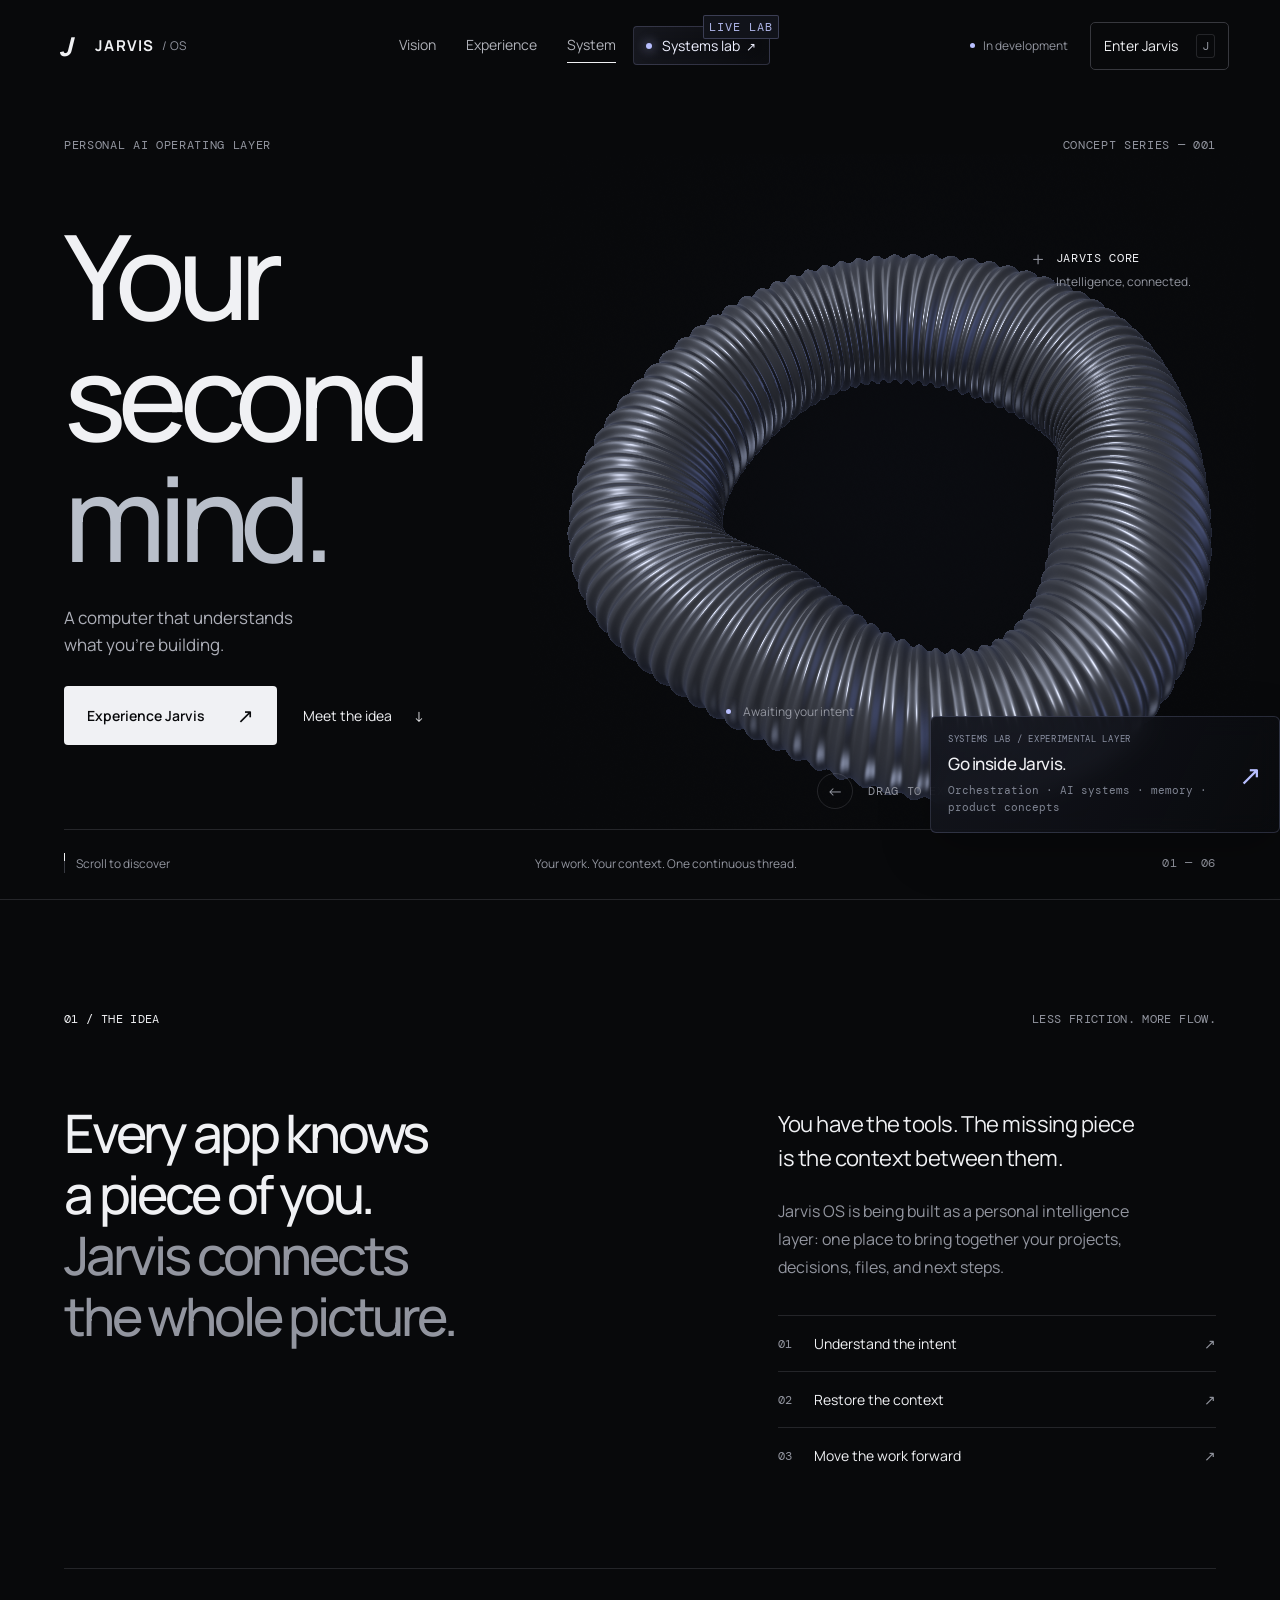
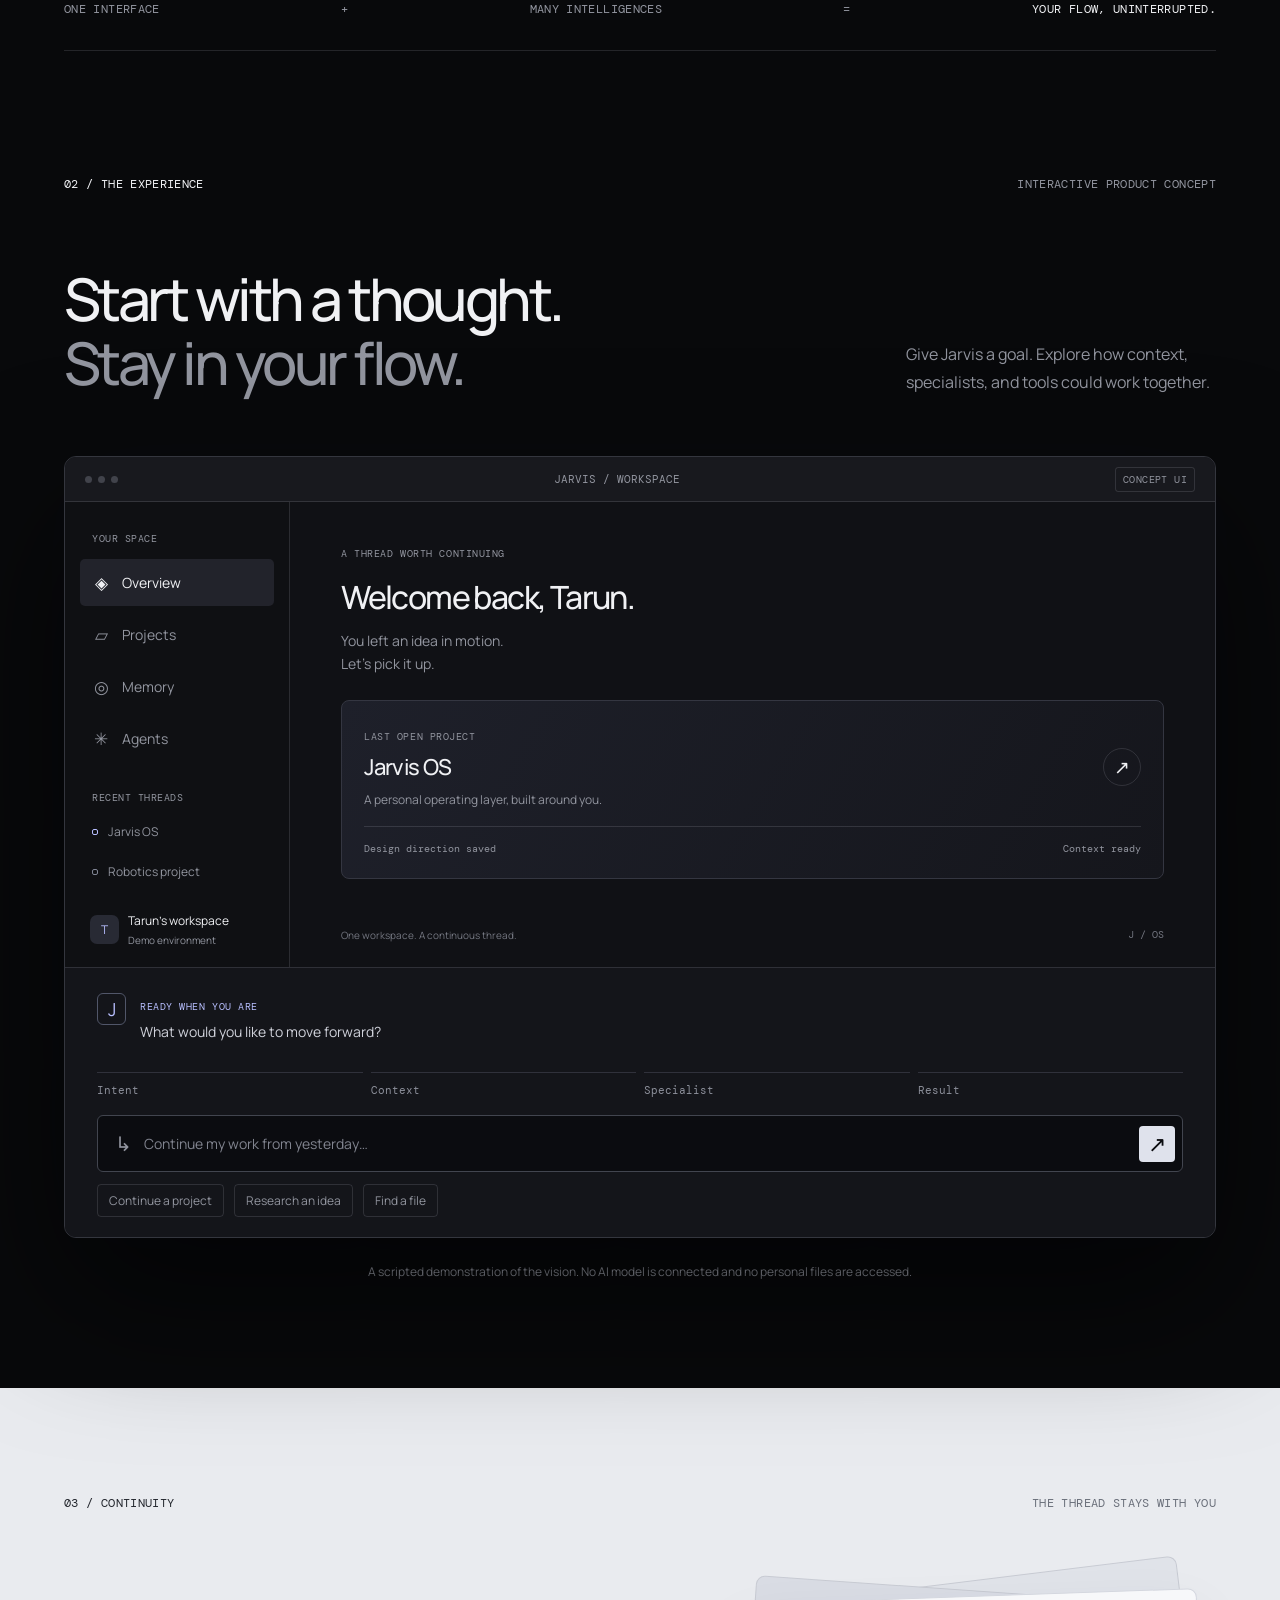
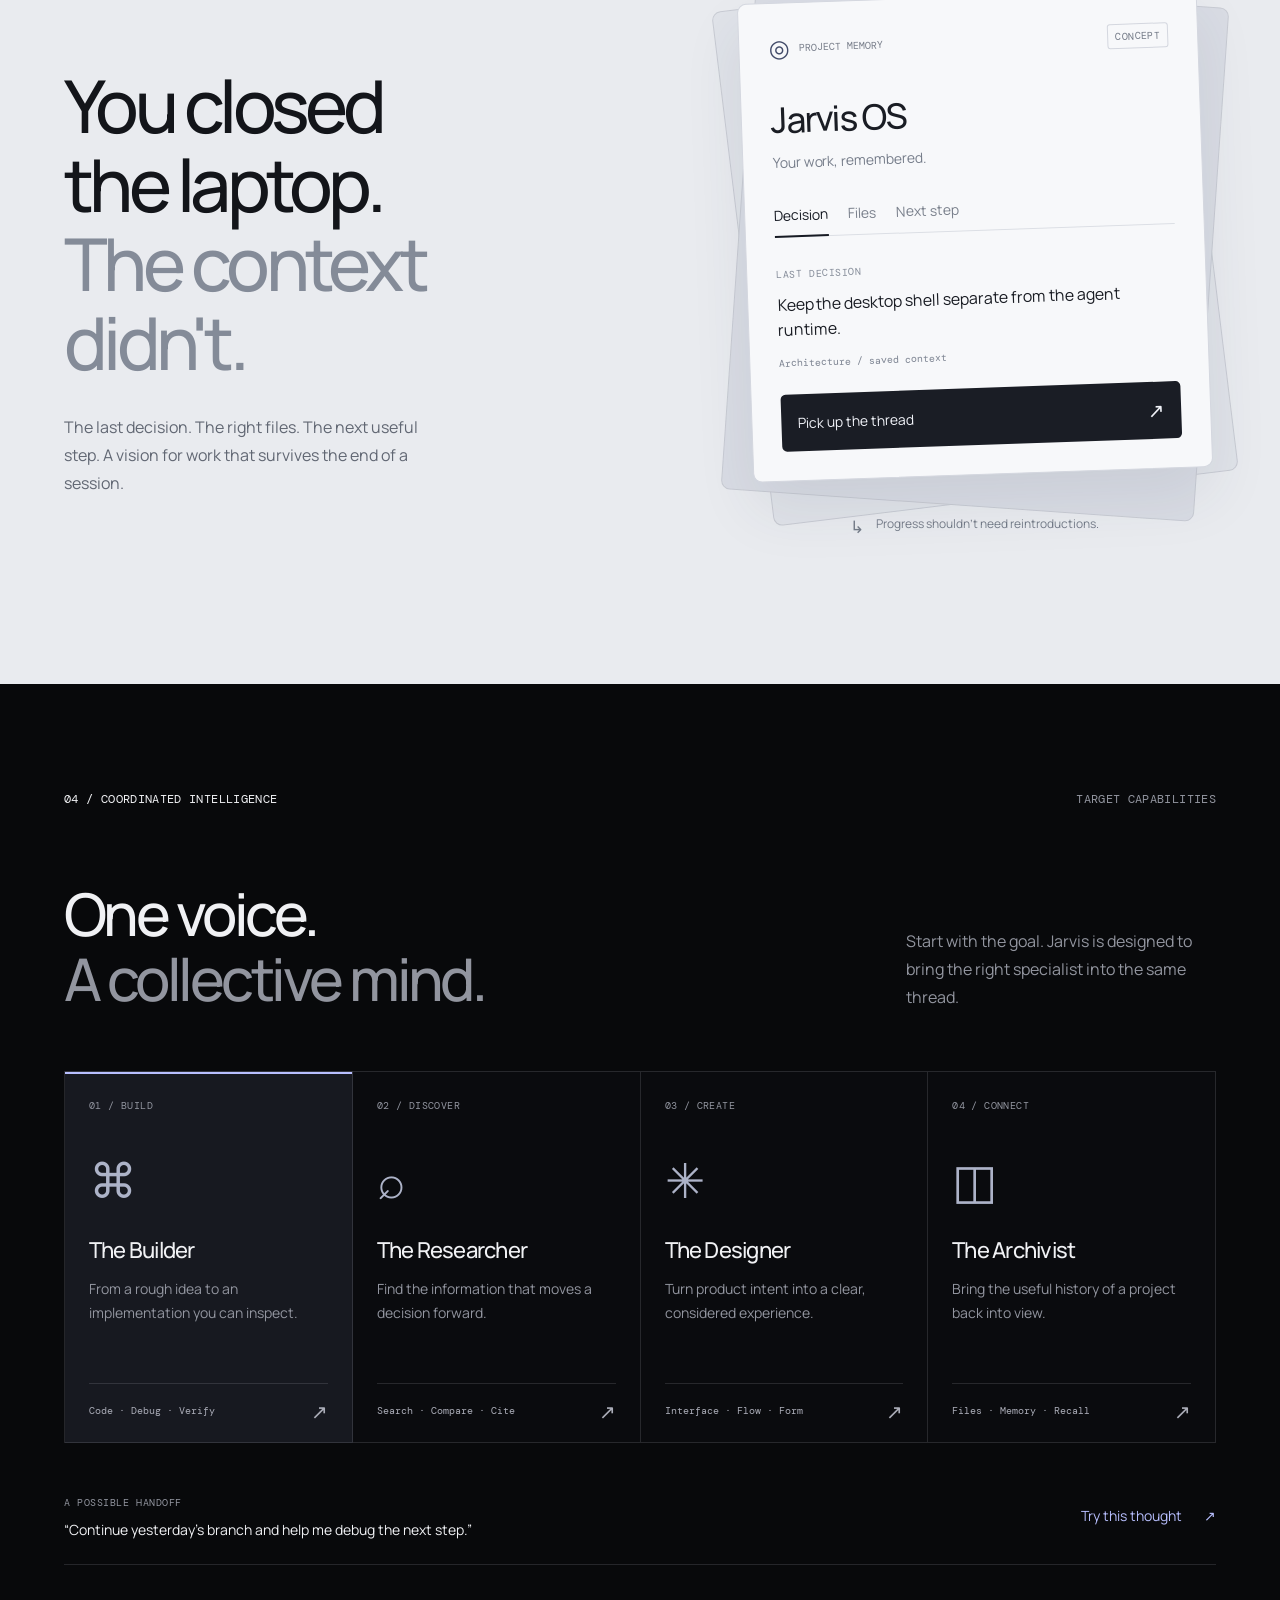
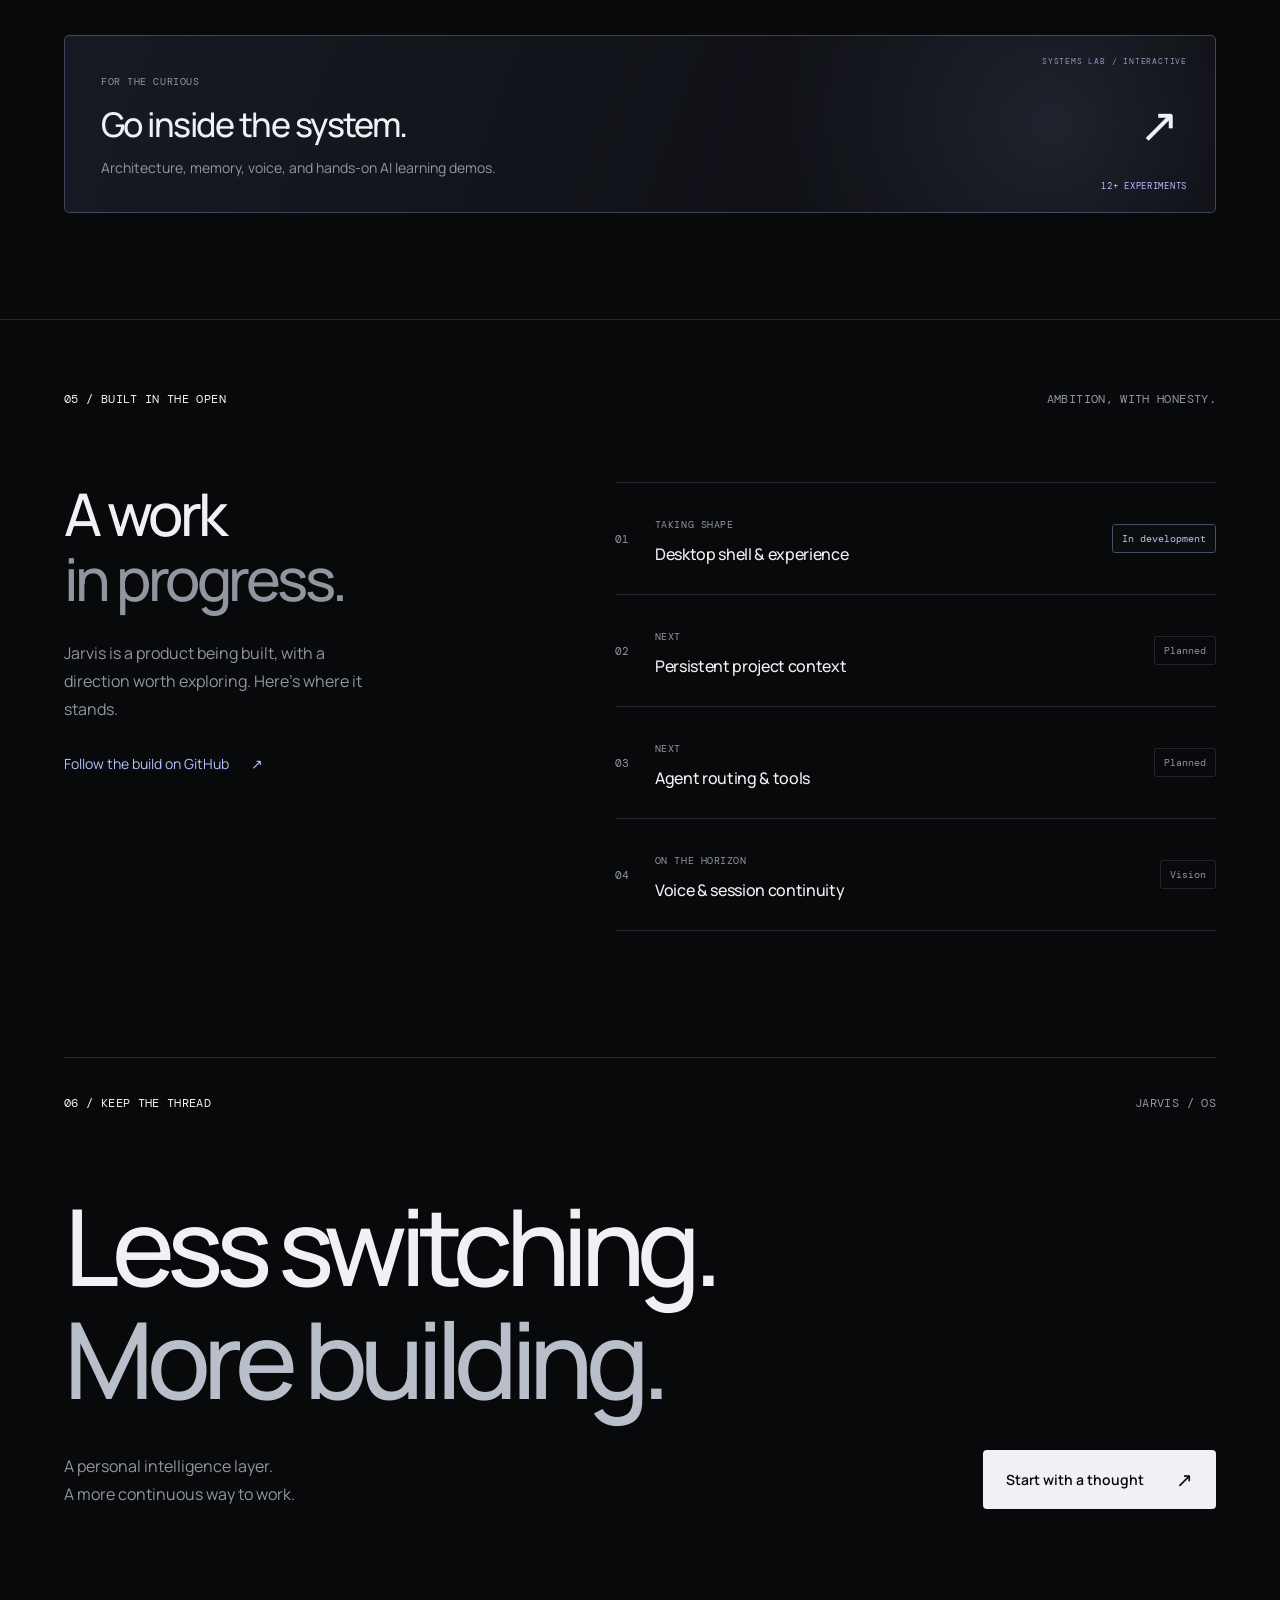
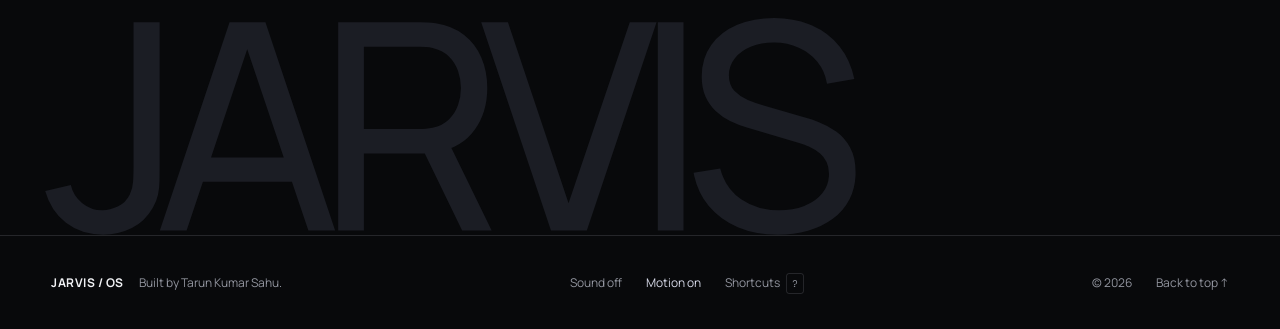
==== commit c085f76d: "feat: restore homepage awakening and surface Systems Lab" ====
--- a/index.html
+++ b/index.html
@@ -15,8 +15,10 @@
   <link rel="preconnect" href="https://fonts.gstatic.com" crossorigin>
   <link href="https://fonts.googleapis.com/css2?family=DM+Mono:wght@400;500&family=Manrope:wght@400;500;600;700;800&display=swap" rel="stylesheet">
   <link rel="stylesheet" href="experience.css">
+  <link rel="stylesheet" href="homepage-signature.css">
   <script src="core-3d.js" defer></script>
   <script src="experience.js" defer></script>
+  <script src="homepage-signature.js" defer></script>
 </head>
 <body>
   <a class="skip-link" href="#main">Skip to content</a>
@@ -159,4 +161,4 @@
   <dialog id="mobile-menu" class="mobile-menu" aria-labelledby="mobile-menu-title"><div class="dialog-heading"><span id="mobile-menu-title">JARVIS / OS</span><button data-close-dialog aria-label="Close navigation">×</button></div><nav aria-label="Mobile navigation"><a href="#vision">Vision <span>01</span></a><a href="#experience">Experience <span>02</span></a><a href="#system">System <span>03</span></a><a href="lab.html">Systems lab <span>↗</span></a><a href="#roadmap">The build <span>05</span></a></nav></dialog>
   <dialog id="shortcuts-dialog" class="shortcuts-dialog" aria-labelledby="shortcuts-title"><div class="dialog-heading"><span class="eyebrow">TAKE A SHORTCUT</span><button data-close-dialog aria-label="Close keyboard shortcuts">×</button></div><h2 id="shortcuts-title">Your way in.</h2><dl><div><dt>Open Jarvis</dt><dd><kbd>J</kbd> or <kbd>Ctrl/⌘ K</kbd></dd></div><div><dt>Focus the command input</dt><dd><kbd>/</kbd></dd></div><div><dt>Explore memory</dt><dd><kbd>M</kbd></dd></div><div><dt>Meet the agents</dt><dd><kbd>A</kbd></dd></div><div><dt>Open the systems lab</dt><dd><kbd>L</kbd></dd></div><div><dt>Close a panel</dt><dd><kbd>Esc</kbd></dd></div></dl></dialog>
 </body>
-</html>
+</html>
--- a/homepage-signature.css
+++ b/homepage-signature.css
@@ -0,0 +1,47 @@
+/* Jarvis homepage signature layer — cinematic awakening + featured Systems Lab gateway */
+
+/* ---------- Awakening ---------- */
+.jarvis-awakening{position:fixed;inset:0;z-index:5000;background:#050609;color:#f2f3f7;overflow:hidden;display:grid;place-items:center;isolation:isolate}
+.jarvis-awakening::before{content:"";position:absolute;inset:-20%;background:radial-gradient(circle at 50% 48%,rgba(148,158,233,.12),transparent 28%),linear-gradient(rgba(255,255,255,.025) 1px,transparent 1px),linear-gradient(90deg,rgba(255,255,255,.025) 1px,transparent 1px);background-size:auto,72px 72px,72px 72px;mask-image:radial-gradient(circle at center,#000 10%,transparent 68%);opacity:.9;transform:scale(1.05);animation:awaken-grid 4s ease both}
+.jarvis-awakening::after{content:"";position:absolute;inset:0;background:linear-gradient(180deg,transparent 48%,rgba(185,194,255,.07) 49%,transparent 51%);background-size:100% 6px;opacity:.24;pointer-events:none}
+.awaken-top{position:absolute;top:28px;left:clamp(24px,4vw,66px);right:clamp(24px,4vw,66px);display:flex;justify-content:space-between;align-items:center;font:10px/1.4 "DM Mono",monospace;letter-spacing:.08em;color:#898e9d}
+.awaken-top strong{font-weight:500;color:#dfe3f2}.awaken-top i{display:inline-block;width:5px;height:5px;border-radius:50%;background:#b8bfff;box-shadow:0 0 18px rgba(184,191,255,.8);margin-right:8px;animation:awaken-pulse 1.2s ease-in-out infinite}
+.awaken-skip{position:absolute;right:clamp(24px,4vw,66px);bottom:30px;z-index:3;padding:10px 0;border-bottom:1px solid #40434d;color:#8f93a0;font:10px "DM Mono",monospace;letter-spacing:.06em}.awaken-skip:hover{color:#fff;border-color:#fff}
+.awaken-shell{position:relative;width:min(92vw,1180px);height:min(78vh,720px);display:grid;grid-template-columns:1fr minmax(280px,480px) 1fr;align-items:center;gap:35px}
+.awaken-diagnostics{font:10px/1.75 "DM Mono",monospace;color:#717684;letter-spacing:.035em;display:flex;flex-direction:column;gap:12px}
+.awaken-diagnostics.right{text-align:right;align-items:flex-end}.awaken-diagnostics span{display:flex;gap:14px;align-items:center;opacity:0;transform:translateY(8px);animation:awaken-line .55s cubic-bezier(.2,.75,.25,1) forwards}.awaken-diagnostics.right span{flex-direction:row-reverse}.awaken-diagnostics span:nth-child(2){animation-delay:.2s}.awaken-diagnostics span:nth-child(3){animation-delay:.4s}.awaken-diagnostics span:nth-child(4){animation-delay:.6s}.awaken-diagnostics b{font-weight:400;color:#c9cedc}.awaken-diagnostics i{display:block;width:22px;height:1px;background:#464b5a}
+.awaken-center{display:flex;flex-direction:column;align-items:center;text-align:center;position:relative}
+.awaken-core{position:relative;width:min(38vw,350px);aspect-ratio:1;display:grid;place-items:center;filter:drop-shadow(0 0 30px rgba(152,164,255,.12))}
+.awaken-ring{position:absolute;border:1px solid rgba(182,190,255,.23);border-radius:50%;inset:10%;animation:awaken-spin 6s linear infinite}.awaken-ring.r2{inset:20%;border-style:dashed;animation-duration:4.5s;animation-direction:reverse;opacity:.75}.awaken-ring.r3{inset:31%;border-color:rgba(226,230,255,.35);animation-duration:3s}.awaken-ring::before,.awaken-ring::after{content:"";position:absolute;width:5px;height:5px;border-radius:50%;background:#cbd0ff;box-shadow:0 0 18px rgba(184,191,255,.85)}.awaken-ring::before{top:-3px;left:50%}.awaken-ring::after{bottom:-3px;left:25%}
+.awaken-sigil{position:relative;width:30%;aspect-ratio:1;border:1px solid rgba(215,220,255,.42);border-radius:24%;display:grid;place-items:center;background:radial-gradient(circle at 35% 30%,rgba(208,214,255,.16),rgba(18,20,29,.9) 55%,#090a0d);box-shadow:inset 0 0 45px rgba(174,183,255,.08),0 0 60px rgba(174,183,255,.08);font:600 clamp(34px,5vw,62px)/1 Manrope,sans-serif;letter-spacing:-.08em;transform:rotate(-8deg);animation:awaken-sigil 2.2s cubic-bezier(.16,1,.3,1) both}
+.awaken-sigil::after{content:"";position:absolute;inset:-12px;border:1px solid rgba(184,191,255,.08);border-radius:28%;animation:awaken-breathe 1.8s ease-in-out infinite}
+.awaken-copy{margin-top:24px;overflow:hidden}.awaken-copy small{display:block;font:10px "DM Mono",monospace;letter-spacing:.14em;color:#7f8493;margin-bottom:10px;animation:awaken-up .7s .5s both}.awaken-copy h1{font:500 clamp(25px,3vw,46px)/1.03 Manrope,sans-serif;letter-spacing:-.055em;margin:0;animation:awaken-up .85s .62s both}.awaken-copy h1 span{color:#858b9a}.awaken-status{margin-top:22px;width:min(360px,70vw)}.awaken-status-row{display:flex;justify-content:space-between;font:9px "DM Mono",monospace;color:#777c8a;margin-bottom:8px}.awaken-track{height:1px;background:#282b33;position:relative;overflow:hidden}.awaken-track i{position:absolute;inset:0 auto 0 0;width:0;background:linear-gradient(90deg,#676f9f,#d5d9ff);box-shadow:0 0 12px rgba(184,191,255,.6);animation:awaken-progress 3.15s cubic-bezier(.2,.7,.2,1) forwards}
+.jarvis-awakening.is-leaving{pointer-events:none;animation:awaken-leave .7s cubic-bezier(.7,0,.84,0) forwards}.jarvis-awakening.is-leaving .awaken-shell{animation:awaken-shell-leave .65s cubic-bezier(.7,0,.84,0) forwards}.awaken-flight{position:fixed;z-index:5100;pointer-events:none;border:1px solid rgba(215,220,255,.42);border-radius:24%;background:radial-gradient(circle at 35% 30%,rgba(208,214,255,.16),rgba(18,20,29,.9) 55%,#090a0d);box-shadow:0 0 60px rgba(174,183,255,.14);display:grid;place-items:center;font:600 38px/1 Manrope,sans-serif;color:#f2f3f7}
+body.awakening-active{overflow:hidden}
+
+/* ---------- Systems Lab prominence ---------- */
+.desktop-nav a[href="lab.html"]{position:relative;color:#eef0ff!important;padding:9px 13px 9px 28px;margin:-9px -13px;border:1px solid rgba(184,191,255,.2);border-radius:4px;background:linear-gradient(100deg,rgba(184,191,255,.07),rgba(184,191,255,.01));box-shadow:inset 0 0 22px rgba(184,191,255,.03)}
+.desktop-nav a[href="lab.html"]::before{content:"";position:absolute;left:12px;top:50%;width:6px;height:6px;margin-top:-3px;border-radius:50%;background:#b8bfff;box-shadow:0 0 12px rgba(184,191,255,.95);animation:lab-beacon 1.8s ease-in-out infinite}
+.desktop-nav a[href="lab.html"]::after{display:none!important}.desktop-nav a[href="lab.html"]:hover{background:rgba(184,191,255,.13);border-color:rgba(184,191,255,.48);transform:translateY(-1px)}
+.lab-nav-signal{position:absolute;top:-12px;right:-10px;padding:3px 5px;border:1px solid rgba(184,191,255,.25);border-radius:2px;background:#11131a;color:#aeb5e8;font:7px "DM Mono",monospace;letter-spacing:.08em;white-space:nowrap}
+.hero-lab-gateway{position:absolute;z-index:4;right:0;bottom:66px;width:min(350px,29vw);padding:16px 17px;border:1px solid rgba(184,191,255,.18);border-radius:6px;background:linear-gradient(115deg,rgba(19,21,29,.92),rgba(10,11,15,.72));backdrop-filter:blur(12px);overflow:hidden;box-shadow:0 16px 50px rgba(0,0,0,.25)}
+.hero-lab-gateway::before{content:"";position:absolute;inset:0;background:linear-gradient(90deg,transparent,rgba(184,191,255,.055),transparent);transform:translateX(-120%);animation:lab-scan 4s ease-in-out infinite}.hero-lab-gateway>a{position:relative;display:grid;grid-template-columns:1fr auto;gap:8px 15px;align-items:center}.hero-lab-gateway small{font:9px "DM Mono",monospace;letter-spacing:.08em;color:#8c92a4}.hero-lab-gateway strong{font:500 17px/1.25 Manrope,sans-serif;letter-spacing:-.025em}.hero-lab-gateway p{font:11px/1.55 "DM Mono",monospace;color:#7f8492;grid-column:1}.hero-lab-gateway .lab-gateway-arrow{grid-column:2;grid-row:1/4;font-size:27px;color:#b8bfff;transition:transform .35s}.hero-lab-gateway:hover{border-color:rgba(184,191,255,.43);background:linear-gradient(115deg,rgba(28,31,43,.96),rgba(12,13,18,.88))}.hero-lab-gateway:hover .lab-gateway-arrow{transform:translate(5px,-5px)}
+.lab-link{position:relative!important;overflow:hidden!important;border-color:rgba(184,191,255,.28)!important;background:radial-gradient(circle at 86% 50%,rgba(184,191,255,.11),transparent 28%),linear-gradient(110deg,#171a23,#0b0c10)!important;min-height:150px}
+.lab-link::before{content:"SYSTEMS LAB / INTERACTIVE";position:absolute;right:28px;top:20px;font:8px "DM Mono",monospace;letter-spacing:.1em;color:#8f96b7}.lab-link::after{content:"12+ EXPERIMENTS";position:absolute;right:28px;bottom:20px;font:9px "DM Mono",monospace;letter-spacing:.08em;color:#b8bfff}.lab-link h3{font-size:34px!important}.lab-link:hover{border-color:rgba(184,191,255,.65)!important;box-shadow:0 20px 70px rgba(109,120,190,.09)}
+
+@keyframes awaken-grid{from{opacity:0;transform:scale(1.14)}to{opacity:.9;transform:scale(1)}}
+@keyframes awaken-pulse{50%{opacity:.32;box-shadow:0 0 5px rgba(184,191,255,.3)}}
+@keyframes awaken-line{to{opacity:1;transform:none}}
+@keyframes awaken-spin{to{transform:rotate(360deg)}}
+@keyframes awaken-sigil{0%{opacity:0;transform:rotate(-18deg) scale(.5);filter:blur(14px)}100%{opacity:1;transform:rotate(-8deg) scale(1);filter:blur(0)}}
+@keyframes awaken-breathe{50%{transform:scale(1.08);opacity:.2}}
+@keyframes awaken-up{from{opacity:0;transform:translateY(24px);filter:blur(8px)}to{opacity:1;transform:none;filter:blur(0)}}
+@keyframes awaken-progress{0%{width:0}18%{width:9%}42%{width:37%}69%{width:74%}100%{width:100%}}
+@keyframes awaken-leave{0%{opacity:1}100%{opacity:0;visibility:hidden}}
+@keyframes awaken-shell-leave{to{opacity:0;transform:scale(.96);filter:blur(10px)}}
+@keyframes lab-beacon{50%{opacity:.35;box-shadow:0 0 3px rgba(184,191,255,.2)}}
+@keyframes lab-scan{0%,35%{transform:translateX(-120%)}70%,100%{transform:translateX(120%)}}
+
+@media(max-width:900px){.awaken-shell{grid-template-columns:1fr}.awaken-diagnostics{display:none}.hero-lab-gateway{width:310px;right:10px}.lab-link::before,.lab-link::after{display:none}}
+@media(max-width:640px){.awaken-top{top:20px}.awaken-shell{height:70vh}.awaken-core{width:min(72vw,300px)}.awaken-copy h1{font-size:30px}.hero-lab-gateway{position:relative;right:auto;bottom:auto;width:100%;margin:8px 0 14px}.lab-link h3{font-size:25px!important}.desktop-nav a[href="lab.html"]{margin:0}.lab-nav-signal{display:none}}
+@media(prefers-reduced-motion:reduce){.jarvis-awakening *,.jarvis-awakening::before,.desktop-nav a[href="lab.html"]::before,.hero-lab-gateway::before{animation:none!important}.awaken-diagnostics span{opacity:1;transform:none}.awaken-track i{width:100%}}
